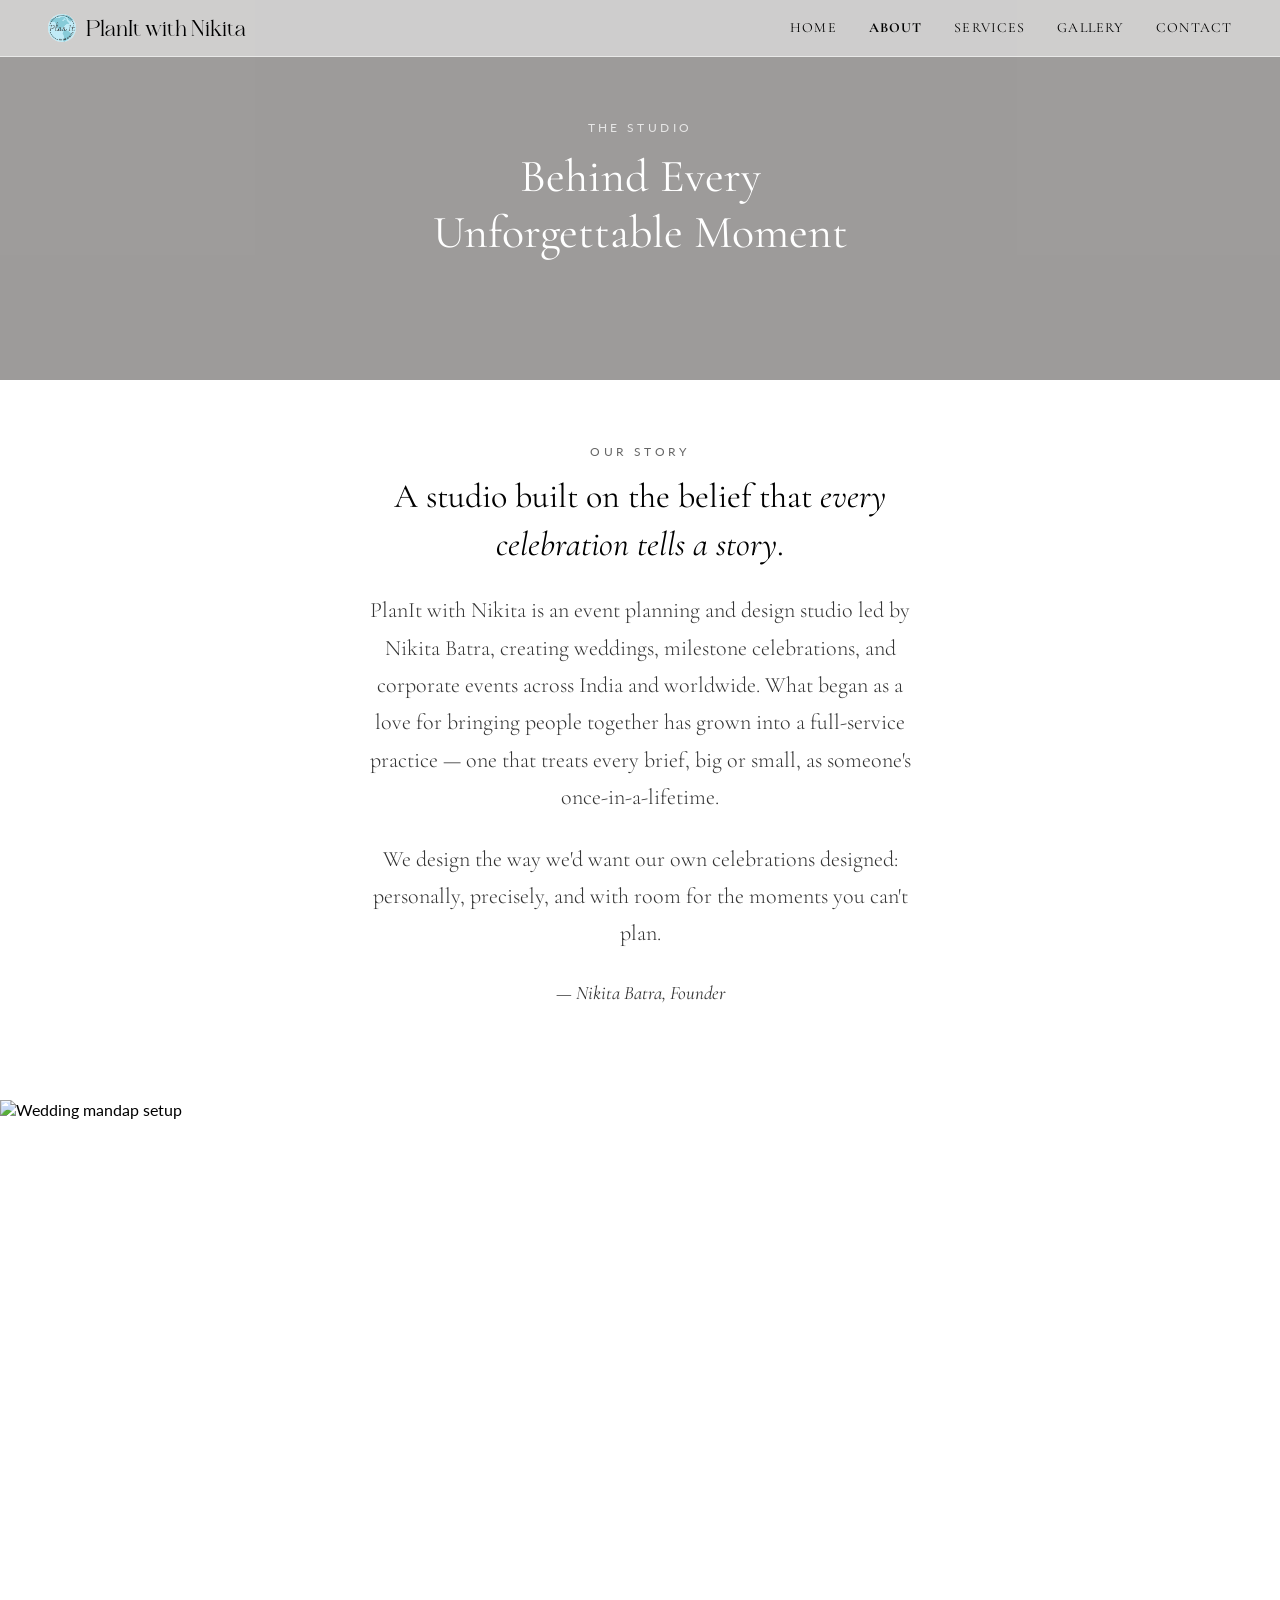
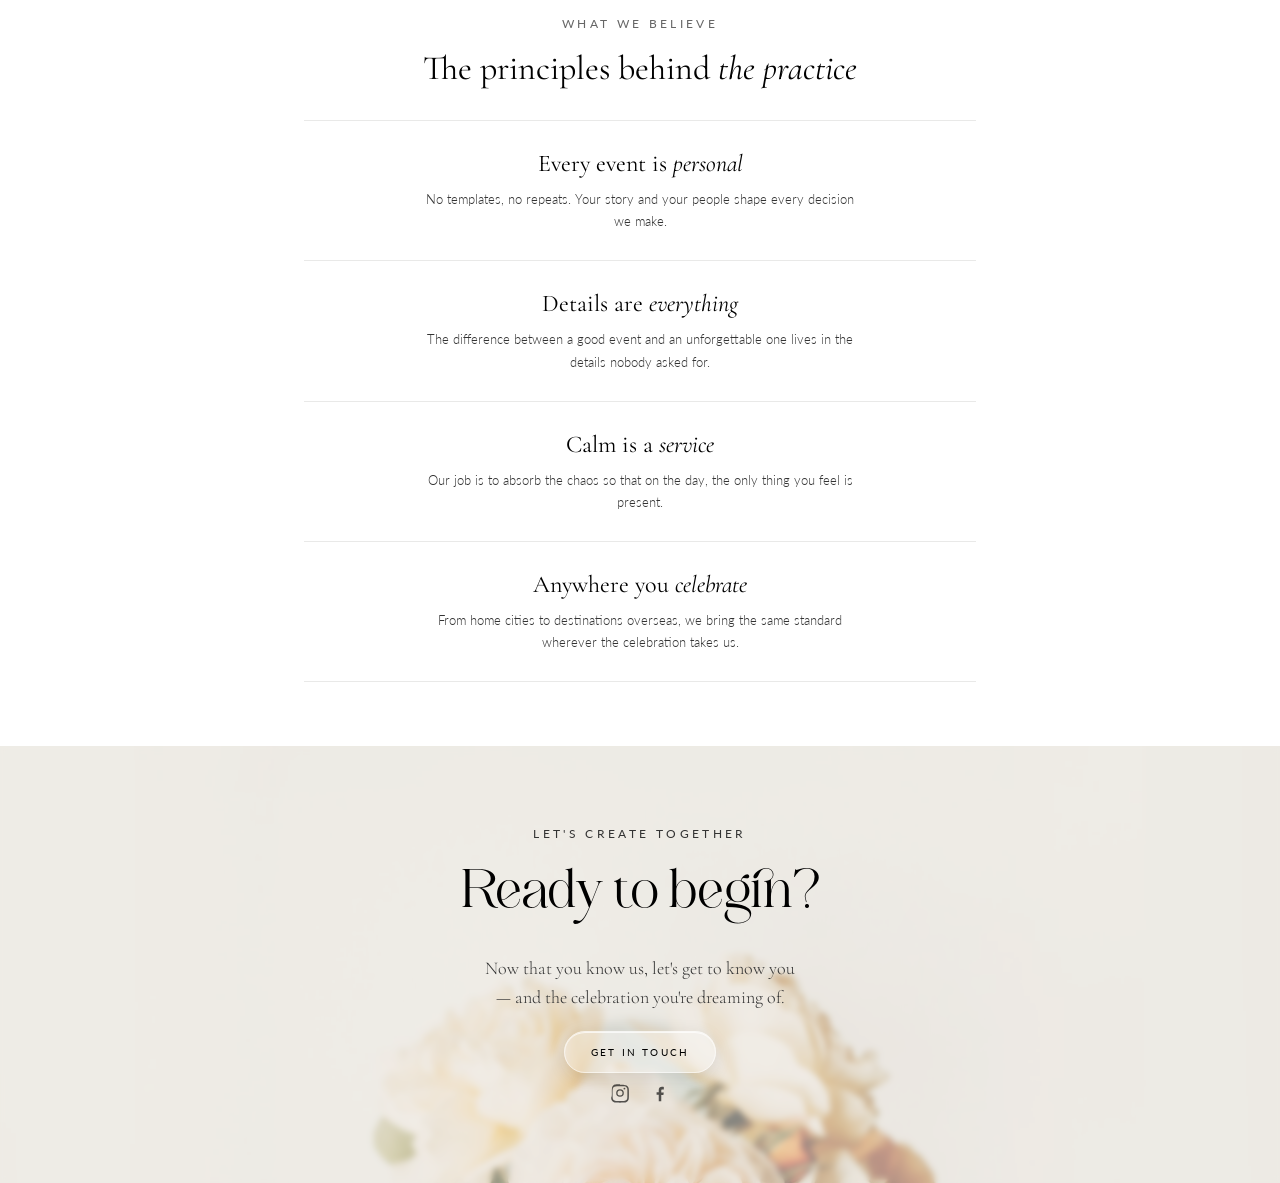
==== about.html @ 4ccb80e4 "Gallery" ====
<!DOCTYPE html>
<html lang="en">
<head>
  <meta charset="UTF-8"/>
  <meta name="viewport" content="width=device-width, initial-scale=1.0"/>
  <title>About — PlanIt with Nikita</title>
  <link href="https://fonts.googleapis.com/css2?family=Cormorant+Garamond:ital,wght@0,300;0,400;1,300;1,400&family=Lato:wght@300;400&display=swap" rel="stylesheet"/>
  <style>
    @font-face {
      font-family: 'Kalufonia';
      src: url('[data-uri]') format('opentype');
    }
    @font-face {
      font-family: 'PS';
      src: url('[data-uri]') format('truetype');
    }
    
    :root { --ivory: #ffffff; --dark: #2B2724; --mid: #333333; --light: #666666; --card: #ffffff; }
    *, *::before, *::after { box-sizing: border-box; margin: 0; padding: 0; }
    html, body { min-height: 100%; background: var(--ivory); color: #000; font-family: 'Lato', sans-serif; }
    body { padding-bottom: 72px; }
    body { padding-bottom: 0 !important; padding-top: 0; }

    .topbar-wrap {
      position: fixed;
      top: 0; left: 0; right: 0;
      z-index: 100;
    }

    .topbar {
      position: relative;
      width: 100%;
      height: 56px;
      display: flex;
      align-items: center;
      justify-content: space-between;
      padding: 0 24px;
      background: rgba(255,255,255,0.5);
      border-bottom: 1px solid transparent;
    }

    .topbar-logo {
      display: flex;
      align-items: center;
      gap: 10px;
      text-decoration: none;
      color: #000;
    }

    .topbar-logo img {
      width: 28px; height: 28px;
      border-radius: 50%;
      object-fit: cover;
    }

    .topbar-wordmark {
      font-family: 'Kalufonia', 'Cormorant Garamond', serif;
      font-size: 21px;
      font-weight: 400;
      letter-spacing: 0;
      color: #000;
      line-height: 1;
      text-transform: none;
      transform: translateY(4px);
    }

    .topbar-links {
      display: none;
      align-items: center;
      gap: 32px;
    }

    .topbar-links a {
      font-family: 'Cormorant Garamond', serif;
      font-size: 14px;
      font-weight: 400;
      letter-spacing: 0.08em;
      text-transform: uppercase;
      color: #000;
      text-decoration: none;
      position: relative;
    }
    .topbar-links a.on { font-weight: 700; }
    .topbar-links a:hover { opacity: 0.6; }

    /* Mobile menu toggle */
    .menu-toggle {
      display: flex;
      flex-direction: column;
      gap: 4px;
      width: 22px;
      cursor: pointer;
      background: none;
      border: none;
      padding: 8px;
      margin: -8px;
    }
    .menu-toggle span {
      display: block;
      height: 1px;
      background: var(--dark);
      width: 100%;
      transition: all 0.3s;
    }
    .menu-toggle.open span:nth-child(1) { transform: translateY(5px) rotate(45deg); }
    .menu-toggle.open span:nth-child(2) { opacity: 0; }
    .menu-toggle.open span:nth-child(3) { transform: translateY(-5px) rotate(-45deg); }

    /* Mobile dropdown menu - flat white, full width */
    .mobile-menu-wrap {
      position: fixed;
      top: 56px; left: 0; right: 0;
      z-index: 99;
    }

    .mobile-menu {
      width: 100%;
      max-height: 0;
      overflow: hidden;
      background: #ffffff;
      border-bottom: 1px solid rgba(43,39,36,0.10);
      transition: max-height 0.35s cubic-bezier(0.4,0,0.2,1);
    }
    .mobile-menu.open { max-height: 320px; }

    .mobile-menu-inner {
      display: flex;
      flex-direction: column;
      padding: 8px 24px 20px;
    }

    .mobile-menu a {
      padding: 14px 0;
      font-family: 'Cormorant Garamond', serif;
      font-size: 19px;
      font-weight: 400;
      color: #000;
      text-decoration: none;
      border-bottom: 1px solid rgba(43,39,36,0.08);
    }
    .mobile-menu a.on { opacity: 0.6; }
    .mobile-menu a:last-child { border-bottom: none; }

    @media (min-width: 768px) {
      .topbar-links { display: flex; }
      .menu-toggle { display: none; }
      .topbar { padding: 0 48px; }
    }
    @keyframes fadeUp { from { opacity: 0; transform: translateY(16px); } to { opacity: 1; transform: translateY(0); } }
    .fu { opacity: 0; transform: translateY(16px); transition: opacity 0.7s ease, transform 0.7s ease; }
    .fu.is-visible { opacity: 1; transform: translateY(0); }
    @media (prefers-reduced-motion: reduce) { .fu { opacity: 1; transform: none; transition: none; } }
    @keyframes heroKenBurns { from { transform: scale(1) translate(0, 0); } to { transform: scale(1.08) translate(-1%, -1%); } }
    @media (prefers-reduced-motion: reduce) { .hero-floral, .img-single-img, .page-hero-bg, .final-cta-bg { animation: none !important; } }
    /* stagger for grouped items */
    .process-item:nth-of-type(2) { transition-delay: 0.06s; }
    .process-item:nth-of-type(3) { transition-delay: 0.12s; }
    .process-item:nth-of-type(4) { transition-delay: 0.18s; }
    .svc-grid .svc-card:nth-child(2) { transition-delay: 0.06s; }
    .svc-grid .svc-card:nth-child(3) { transition-delay: 0.12s; }
    .svc-grid .svc-card:nth-child(4) { transition-delay: 0.18s; }
    .svc-grid .svc-card:nth-child(5) { transition-delay: 0.24s; }
    .svc-grid .svc-card:nth-child(6) { transition-delay: 0.3s; }
    em { font-style: italic; color: inherit; }
    
    body { padding-bottom: 72px; }

    /* ── HERO ── */
    .hero {
      position: relative;
      min-height: 100dvh; min-height: calc(var(--vh, 1vh) * 100);
      display: flex;
      flex-direction: column;
      align-items: center;
      justify-content: center;
      padding: 80px 24px 40px;
      overflow: hidden;
      gap: 40px;
    }
    .hero-floral { position: absolute; inset: 0; z-index: 0; animation: heroKenBurns 26s ease-in-out infinite alternate; background: url('images/hero-1.jpg') center/cover no-repeat; }
    .hero-glass { position: absolute; inset: 0; z-index: 1; backdrop-filter: blur(3px); -webkit-backdrop-filter: blur(3px); }
    .hero-content { position: relative; z-index: 2; display: flex; flex-direction: column; align-items: center; width: 100%; gap: 28px; }

    .logo-img { width: clamp(72px,10vh,92px); height: clamp(72px,10vh,92px); border-radius: 50%; overflow: hidden; box-shadow: 0 4px 20px rgba(0,0,0,0.12); }
    .logo-img img { width: 100%; height: 100%; object-fit: cover; }

    .hero-tagline { display: block; text-align: center; font-size: 11px; letter-spacing: 0.3em; text-transform: uppercase; color: #000; }

    .hero-headline {
      font-family: 'Kalufonia', 'Cormorant Garamond', serif;
      font-weight: 400;
      font-size: clamp(40px, 11vw, 64px);
      color: #000; text-align: center; line-height: 1.1;
    }

    .hero-sub {
      font-family: 'Cormorant Garamond', serif;
      font-size: clamp(15px, 4vw, 19px);
      font-weight: 300; color: #000;
      text-align: center; line-height: 1.7; max-width: 320px;
    }

    .hero-ctas { display: flex; gap: 12px; flex-wrap: wrap; justify-content: center; }
    .cta {
      font-size: 10px; font-weight: 400; letter-spacing: 0.22em; text-transform: uppercase;
      padding: 14px 26px; text-decoration: none; transition: opacity 0.2s;
      border-radius: 100px;
    }
    .cta-primary { background: var(--dark); color: var(--ivory); }
    .cta-secondary { border: 1px solid var(--dark); color: #000; }
    .cta-glass {
      background: rgba(255,255,255,0.32);
      backdrop-filter: blur(16px) saturate(180%);
      -webkit-backdrop-filter: blur(16px) saturate(180%);
      border: 1px solid rgba(255,255,255,0.55);
      color: #000;
      box-shadow: 0 4px 18px rgba(43,39,36,0.10), inset 0 1px 0 rgba(255,255,255,0.7);
    }
    .cta-glass:hover { background: rgba(255,255,255,0.48); opacity: 1; }
    .cta:hover { opacity: 0.75; }

    .hero-scroll { position: absolute; bottom: 24px; left: 0; right: 0; width: max-content; margin: 0 auto; text-align: center; font-size: 9px; letter-spacing: 0.3em; text-transform: uppercase; color: #000; opacity: 0.45; z-index: 2; }
    .hero-scroll.is-visible { opacity: 0.45; }

    /* ── SECTION SHARED ── */
    .section { padding: 64px 24px; max-width: 720px; margin: 0 auto; }
    .section-tight { padding: 48px 24px; max-width: 720px; margin: 0 auto; }
    .eyebrow { display: block; font-size: 12px; letter-spacing: 0.28em; text-transform: uppercase; color: var(--light); text-align: center; margin-bottom: 14px; }
    .section-title { font-family: 'Cormorant Garamond', serif; font-weight: 400; font-size: clamp(24px, 6.5vw, 34px); line-height: 1.4; text-align: center; color: #000; max-width: 640px; margin: 0 auto; }
    .section-title em { font-style: italic; }

    /* ── WELCOME ── */
    .welcome { background: var(--card); min-height: 60vh; display: flex; flex-direction: column; justify-content: center; }
    .welcome-body { font-family: 'Cormorant Garamond', serif; font-weight: 300; font-size: clamp(17px, 4.5vw, 22px); line-height: 1.7; text-align: center; color: var(--mid); margin-top: 20px; max-width: 560px; margin-left: auto; margin-right: auto; }
    .welcome-body em { color: #000; }

    /* ── IMAGE STRIP ── */
    .img-strip { display: grid; grid-template-columns: repeat(2, 1fr); gap: 4px; margin: 0 0 32px; }
    .img-frame { overflow: hidden; display: block; aspect-ratio: 3/4; }
    .img-frame img { width: 100%; height: 100%; object-fit: cover; display: block; transition: transform 0.5s ease; }
    .img-frame:hover img { transform: scale(1.08); }
    .img-strip .img-frame:nth-child(5) { display: none; }
    .img-single-wrap { width: 100%; height: 280px; overflow: hidden; margin: 32px 0; }
    .img-single-img { width: 100%; height: 100%; object-fit: cover; display: block; animation: heroKenBurns 30s ease-in-out infinite alternate; }

    /* ── PROCESS NUMBERS ── */
    .process { background: var(--ivory); }
    .process-item { padding: 28px 0; border-top: 1px solid rgba(43,39,36,0.1); text-align: center; }
    .process-item:last-child { border-bottom: 1px solid rgba(43,39,36,0.1); }
    .process-num { font-family: 'Cormorant Garamond', serif; font-style: italic; font-size: 13px; color: var(--light); display: block; margin-bottom: 8px; }
    .process-title { font-family: 'Cormorant Garamond', serif; font-size: clamp(19px,5vw,24px); color: #000; margin-bottom: 10px; }
    .process-title em { font-style: italic; }
    .process-desc { font-size: 13px; font-weight: 300; color: var(--mid); line-height: 1.7; max-width: 440px; margin: 0 auto; }

    /* ── SERVICES TEASER ── */
    .svc-teaser { background: var(--card); }
    .svc-grid { display: grid; grid-template-columns: repeat(2, 1fr); gap: 12px; margin-top: 28px; }
    .svc-card { display: flex; flex-direction: column; border: 1px solid rgba(43,39,36,0.12); border-radius: 2px; overflow: hidden; text-decoration: none; color: #000; }
    .svc-card-img { width: 100%; aspect-ratio: 1/1; object-fit: cover; display: block; transition: transform 0.5s ease; }
    .svc-card:hover .svc-card-img { transform: scale(1.06); }
    .svc-card-body { display: flex; flex-direction: column; justify-content: space-between; gap: 10px; padding: 16px 14px; flex: 1; }
    .svc-card-name { font-family: 'Cormorant Garamond', serif; font-size: clamp(17px,4.5vw,20px); font-weight: 400; line-height: 1.3; }
    .svc-card-desc { font-size: 12px; font-weight: 300; color: var(--mid); line-height: 1.6; }
    .svc-card-arrow { font-size: 14px; color: var(--light); align-self: flex-end; }
    .svc-cta { text-align: center; margin-top: 28px; }

    /* ── PORTFOLIO TEASER ── */
    .port-teaser { background: var(--ivory); padding: 64px 0; }
    .port-teaser .section-tight { padding: 0 24px 32px; }
    .port-grid { display: grid; grid-template-columns: 1fr 1fr; gap: 3px; }
    .port-grid .img-frame { aspect-ratio: 3/4; }
    .port-cta { text-align: center; margin-top: 28px; padding: 0 24px; }

    /* ── TESTIMONIALS ── */
    .testimonial { background: var(--card); padding: 64px 0; }
    .testimonial .section-tight { padding: 0 24px 32px; text-align: center; }
    .testimonial-carousel { position: relative; max-width: 720px; margin: 0 auto; padding: 0 24px; overflow: hidden; display: flex; flex-direction: column; }
    .testimonial-card { display: none; position: relative; background: var(--ivory); border: 1px solid rgba(43,39,36,0.08); border-radius: 2px; padding: 56px 28px 48px; text-align: center; overflow: hidden; }
    .testimonial-card::before { content: ''; position: absolute; inset: 0; background: url('images/hero-1.jpg') center/cover no-repeat; opacity: 0.14; z-index: 0; }
    .testimonial-card > * { position: relative; z-index: 1; }
    .testimonial-card.active { display: flex; flex-direction: column; justify-content: center; flex: 1; }
    .testimonial-card.slide-in-left  { animation: slideInLeft  0.45s cubic-bezier(0.16,1,0.3,1) both; }
    .testimonial-card.slide-in-right { animation: slideInRight 0.45s cubic-bezier(0.16,1,0.3,1) both; }
    @keyframes slideInLeft  { from { opacity: 0; transform: translateX(24px);  } to { opacity: 1; transform: translateX(0); } }
    @keyframes slideInRight { from { opacity: 0; transform: translateX(-24px); } to { opacity: 1; transform: translateX(0); } }
    @keyframes fadeIn { from { opacity: 0; } to { opacity: 1; } }
    .quote-mark-open { position: absolute; top: 6px; left: 20px; font-family: 'Cormorant Garamond', serif; font-size: 88px; font-weight: 600; color: #000; opacity: 0.12; line-height: 1; pointer-events: none; }
    .quote-mark-close { position: absolute; bottom: 6px; right: 20px; font-family: 'Cormorant Garamond', serif; font-size: 88px; font-weight: 600; color: #000; opacity: 0.12; line-height: 1; pointer-events: none; }
    .quote-text { font-family: 'Cormorant Garamond', serif; font-style: italic; font-weight: 300; font-size: clamp(17px,4.4vw,21px); line-height: 1.6; color: #000; margin: 12px 0 20px; position: relative; }
    .quote-author { font-size: 10px; letter-spacing: 0.2em; text-transform: uppercase; color: var(--light); position: relative; }
    @keyframes fadeIn { from { opacity: 0; } to { opacity: 1; } }
    .testimonial-dots { display: flex; justify-content: center; gap: 10px; margin-top: 28px; }
    .dot {
      width: 28px; height: 28px; border-radius: 50%;
      border: 1px solid rgba(43,39,36,0.25);
      background: transparent; color: var(--mid);
      font-family: 'Lato', sans-serif; font-size: 12px;
      display: flex; align-items: center; justify-content: center;
      cursor: pointer; padding: 0;
      transition: background 0.2s, color 0.2s, border-color 0.2s;
    }
    .dot:hover { border-color: var(--dark); }
    .dot.active { background: var(--dark); color: var(--ivory); border-color: var(--dark); }

    /* ── FINAL CTA ── */
    .final-cta { position: relative; overflow: hidden; text-align: center; padding: 80px 24px; }
    .final-cta-bg { position: absolute; inset: 0; z-index: 0; background-size: cover; background-position: center; animation: heroKenBurns 26s ease-in-out infinite alternate; }
    .final-cta-glass { position: absolute; inset: 0; z-index: 1; background: rgba(245,240,232,0.55); backdrop-filter: blur(3px); -webkit-backdrop-filter: blur(3px); }
    .final-cta-content { position: relative; z-index: 2; }
    .final-cta-content > * { max-width: 480px; margin-left: auto; margin-right: auto; }
    .final-cta .eyebrow { color: var(--mid); }
    .final-cta-title { font-family: 'Kalufonia', 'Cormorant Garamond', serif; font-size: clamp(36px,9vw,52px); margin-bottom: 16px; color: #000; }
    .final-cta-sub { font-family: 'Cormorant Garamond', serif; font-weight: 300; font-size: clamp(15px,4vw,18px); color: var(--mid); margin-bottom: 28px; max-width: 320px; margin-left: auto; margin-right: auto; line-height: 1.6; }
    .final-cta-social { display: flex; gap: 20px; justify-content: center; margin-top: 24px; }
    .final-cta-social a { color: rgba(0,0,0,0.65); transition: opacity 0.2s; }
    .final-cta-social a:hover { opacity: 0.6; }
    .final-cta-social svg { width: 20px; height: 20px; fill: currentColor; display: block; }

    @media (min-width: 768px) {
      .img-strip { grid-template-columns: repeat(5, 1fr); }
      .img-strip .img-frame:nth-child(5) { display: block; }
      .img-single-wrap { height: 420px; }
      .port-grid { grid-template-columns: repeat(5, 1fr); }
      .port-grid .img-frame:nth-child(6) { display: none; }
      .port-grid .img-frame:nth-child(3) { order: 0; }
      .port-grid .img-frame:nth-child(4) { order: 0; }
      .svc-grid { grid-template-columns: repeat(2, 1fr); max-width: 640px; margin-left: auto; margin-right: auto; }
    }

    @media (max-width: 480px) {
      .hero-glass { backdrop-filter: blur(1.5px); -webkit-backdrop-filter: blur(1.5px); }
    }
    /* ── LIGHTBOX ── */
    .lb { display: none; position: fixed; inset: 0; z-index: 9999; align-items: center; justify-content: center; }
    .lb.open { display: flex; }
    .lb-overlay { position: absolute; inset: 0; background: rgba(0,0,0,0.92); cursor: pointer; }
    .lb-img-wrap { position: relative; z-index: 2; max-width: 88vw; max-height: 86vh; display: flex; align-items: center; justify-content: center; border: 10px solid #fff; border-radius: 6px; overflow: hidden; box-shadow: 0 24px 80px rgba(0,0,0,0.7), 0 4px 20px rgba(0,0,0,0.5); }
    .lb-img-wrap img { max-width: 92vw; max-height: 90vh; width: auto; height: auto; object-fit: contain; display: block; pointer-events: none; user-select: none; -webkit-user-select: none; }
    .lb-close { position: fixed; top: 20px; right: 24px; z-index: 3; background: none; border: none; color: #fff; font-size: 26px; cursor: pointer; line-height: 1; padding: 8px; opacity: 0.75; }
    .lb-close:hover { opacity: 1; }
    .lb-prev, .lb-next { display: none; }
    .lb-prev:hover, .lb-next:hover { opacity: 1; }
    .lb-prev { left: 8px; }
    .lb-next { right: 8px; }

    /* Latest grid mobile order: 1,2,4,3,5,6 */
    .port-grid .img-frame:nth-child(3) { order: 4; }
    .port-grid .img-frame:nth-child(4) { order: 3; }

    /* ── IMAGE PROTECTION ── */
    .img-frame { -webkit-user-select: none; user-select: none; }
    .img-frame img { pointer-events: none; -webkit-user-drag: none; }

  
    /* ── PAGE HERO (subpages) ── */
    .page-hero { position: relative; height: 300px; display: flex; align-items: center; justify-content: center; overflow: hidden; }
    .page-hero-bg { position: absolute; inset: 0; background-size: cover; background-position: center; animation: heroKenBurns 26s ease-in-out infinite alternate; }
    .page-hero-overlay { position: absolute; inset: 0; background: rgba(43,39,36,0.46); }
    .page-hero-content { position: relative; z-index: 2; text-align: center; padding: 0 24px; }
    .page-hero .eyebrow { color: rgba(255,255,255,0.75); }
    .page-hero-title { font-family: 'Cormorant Garamond', serif; font-weight: 400; font-size: clamp(30px, 8vw, 46px); color: #fff; line-height: 1.2; }
    @media (min-width: 768px) { .page-hero { height: 380px; } }
    @media (prefers-reduced-motion: reduce) { .page-hero-bg { animation: none !important; } }

    /* ── ABOUT ── */
    .about-story { max-width: 640px; margin: 0 auto; }
    .about-story .welcome-body { margin-top: 24px; }
    .about-sign { display: block; text-align: center; font-family: 'Cormorant Garamond', serif; font-style: italic; font-size: 19px; color: var(--mid); margin-top: 28px; }
    .about-values { background: var(--card); }
    .about-value { padding: 28px 0; border-top: 1px solid rgba(43,39,36,0.1); text-align: center; }
    .about-value:last-child { border-bottom: 1px solid rgba(43,39,36,0.1); }
    .about-value-name { font-family: 'Cormorant Garamond', serif; font-size: clamp(19px,5vw,24px); color: #000; margin-bottom: 10px; }
    .about-value-name em { font-style: italic; }
    .about-value-desc { font-size: 13px; font-weight: 300; color: var(--mid); line-height: 1.7; max-width: 440px; margin: 0 auto; }

    /* ── SERVICE DETAIL (services page) ── */
    .svc-detail-list { max-width: 1040px; margin: 0 auto; }
    .svc-detail { display: flex; flex-direction: column; border-top: 1px solid rgba(43,39,36,0.1); }
    .svc-detail:last-child { border-bottom: 1px solid rgba(43,39,36,0.1); }
    .svc-detail-imgs { display: grid; grid-template-columns: 1fr 1fr; gap: 4px; }
    .svc-detail-imgs .img-frame:first-child { grid-column: 1 / -1; aspect-ratio: 16/10; }
    .svc-detail-imgs .img-frame:not(:first-child) { aspect-ratio: 1/1; }
    .svc-detail-imgs--two { grid-template-columns: 1fr 1fr; }
    .svc-detail-imgs--two .img-frame:first-child { grid-column: auto; aspect-ratio: 1/1; }
    .svc-detail-text { padding: 36px 24px 48px; text-align: center; }
    .svc-detail-eyebrow { font-size: 11px; letter-spacing: 0.22em; text-transform: uppercase; color: var(--light); display: block; margin-bottom: 10px; }
    .svc-detail-name { font-family: 'Cormorant Garamond', serif; font-weight: 400; font-size: clamp(26px,7vw,32px); color: #000; margin-bottom: 14px; }
    .svc-detail-desc { font-size: 14px; font-weight: 300; color: var(--mid); line-height: 1.75; max-width: 440px; margin: 0 auto 22px; }
    .svc-detail-examples { margin-top: 4px; padding-top: 18px; border-top: 1px solid rgba(43,39,36,0.12); max-width: 440px; margin-left: auto; margin-right: auto; }
    .svc-detail-examples-label { display: block; font-size: 10px; letter-spacing: 0.2em; text-transform: uppercase; color: var(--light); margin-bottom: 6px; }
    .svc-detail-examples-list { font-family: 'Cormorant Garamond', serif; font-style: italic; font-size: 15px; color: var(--mid); line-height: 1.6; }
    .svc-intro-note { font-family: 'Cormorant Garamond', serif; font-size: clamp(15px,3.8vw,18px); font-weight: 300; color: var(--mid); line-height: 1.6; max-width: 460px; margin: 20px auto 0; text-align: center; }
    .svc-intro-note em { font-style: italic; color: #000; }
    @media (min-width: 768px) {
      .svc-detail { flex-direction: row; align-items: stretch; }
      .svc-detail:nth-child(even) { flex-direction: row-reverse; }
      .svc-detail-imgs { width: 52%; flex-shrink: 0; grid-template-columns: 1fr 1fr; grid-template-rows: 1fr 1fr; gap: 4px; }
      .svc-detail-imgs .img-frame:first-child { grid-column: 1 / 2; grid-row: 1 / 3; aspect-ratio: unset; height: 100%; }
      .svc-detail-imgs .img-frame:not(:first-child) { aspect-ratio: unset; height: 100%; }
      .svc-detail-imgs--two { grid-template-columns: 1fr 1fr; grid-template-rows: 1fr; }
      .svc-detail-imgs--two .img-frame:first-child { grid-column: auto; grid-row: auto; }
      .svc-detail-text { flex: 1; display: flex; flex-direction: column; justify-content: center; padding: 56px 64px; text-align: left; }
      .svc-detail-desc, .svc-detail-examples { margin-left: 0; margin-right: 0; }
    }

    /* ── PORTFOLIO GALLERY ── */
    .gallery-label { text-align: center; font-size: 11px; letter-spacing: 0.22em; text-transform: uppercase; color: var(--light); margin: 44px 0 16px; }
    .gallery-grid { display: grid; grid-template-columns: repeat(2, 1fr); gap: 4px; max-width: 1040px; margin: 0 auto; }
    .gallery-grid .img-frame { aspect-ratio: 3/4; }
    @media (min-width: 768px) { .gallery-grid { grid-template-columns: repeat(3, 1fr); } }

    /* ── CONTACT ── */
    .contact-section { padding: 56px 24px 24px; max-width: 480px; margin: 0 auto; text-align: center; }
    .contact-info-list { display: flex; flex-direction: column; gap: 22px; margin: 32px 0 8px; }
    .contact-info-label { display: block; font-size: 10px; letter-spacing: 0.2em; text-transform: uppercase; color: var(--light); margin-bottom: 6px; }
    .contact-info-value { font-family: 'Cormorant Garamond', serif; font-size: 21px; color: #000; text-decoration: none; }
    a.contact-info-value:hover { opacity: 0.7; }
    .contact-social { display: flex; gap: 20px; justify-content: center; margin-top: 32px; }
    .contact-social a { color: #000; transition: opacity 0.2s; }
    .contact-social a:hover { opacity: 0.6; }
    .contact-social svg { width: 20px; height: 20px; fill: currentColor; display: block; }
    .contact-form-wrap { background: var(--card); padding: 56px 24px 72px; }
    .contact-form { display: flex; flex-direction: column; gap: 20px; max-width: 480px; margin: 32px auto 0; }
    .form-row { display: flex; flex-direction: column; gap: 6px; }
    .form-row label { font-size: 10px; letter-spacing: 0.16em; text-transform: uppercase; color: var(--mid); text-align: left; }
    .form-row input, .form-row select, .form-row textarea {
      font-family: 'Lato', sans-serif; font-size: 15px; color: #000;
      border: none; border-bottom: 1px solid rgba(43,39,36,0.2);
      padding: 10px 2px; background: transparent; outline: none; border-radius: 0;
    }
    .form-row input:focus, .form-row select:focus, .form-row textarea:focus { border-color: #000; }
    .form-row textarea { resize: vertical; min-height: 90px; font-family: 'Cormorant Garamond', serif; font-size: 17px; }
    .form-submit { margin-top: 8px; align-self: center; border: none; cursor: pointer; }

  </style>
</head>
<body>

<div class="topbar-wrap">
    <header class="topbar">
      <a href="index.html" class="topbar-logo">
        <img src="images/topbar-1.jpg" alt="PlanIt with Nikita"/>
        <span class="topbar-wordmark">PlanIt with Nikita</span>
      </a>
      <nav class="topbar-links">
        <a href="index.html">Home</a>
        <a href="about.html" class="on">About</a>
        <a href="services.html">Services</a>
        <a href="gallery.html">Gallery</a>
        <a href="contact.html">Contact</a>
      </nav>
      <button class="menu-toggle" id="menuToggle" aria-label="Menu">
        <span></span><span></span><span></span>
      </button>
    </header>
  </div>

  <div class="mobile-menu-wrap">
    <div class="mobile-menu" id="mobileMenu">
      <div class="mobile-menu-inner">
        <a href="index.html">Home</a>
        <a href="about.html" class="on">About</a>
        <a href="services.html">Services</a>
        <a href="gallery.html">Gallery</a>
        <a href="contact.html">Contact</a>
      </div>
    </div>
  </div>

  
  <!-- ════ PAGE HERO ════ -->
  <section class="page-hero">
    <div class="page-hero-bg" style="background-image:url('images/single-1.jpg')"></div>
    <div class="page-hero-overlay"></div>
    <div class="page-hero-content">
      <span class="eyebrow fu">The studio</span>
      <h1 class="page-hero-title fu">Behind Every<br>Unforgettable Moment</h1>
    </div>
  </section>

  <!-- ════ STORY ════ -->
  <section class="section about-story">
    <span class="eyebrow fu">Our story</span>
    <h2 class="section-title fu">A studio built on the belief that <em>every celebration tells a story</em>.</h2>
    <p class="welcome-body fu">PlanIt with Nikita is an event planning and design studio led by Nikita Batra, creating weddings, milestone celebrations, and corporate events across India and worldwide. What began as a love for bringing people together has grown into a full-service practice — one that treats every brief, big or small, as someone's once-in-a-lifetime.</p>
    <p class="welcome-body fu">We design the way we'd want our own celebrations designed: personally, precisely, and with room for the moments you can't plan.</p>
    <span class="about-sign fu">— Nikita Batra, Founder</span>
  </section>

  <!-- ════ IMAGE BREAK ════ -->
  <div class="img-single-wrap fu" data-lb="images/latest-1.jpg" style="cursor:pointer;"><img class="img-single-img" src="images/latest-1.jpg" alt="Wedding mandap setup" draggable="false"/></div>

  <!-- ════ VALUES ════ -->
  <section class="section about-values">
    <span class="eyebrow fu">What we believe</span>
    <h2 class="section-title fu">The principles behind <em>the practice</em></h2>
    <div style="margin-top: 28px;">
      <div class="about-value fu">
        <div class="about-value-name">Every event is <em>personal</em></div>
        <p class="about-value-desc">No templates, no repeats. Your story and your people shape every decision we make.</p>
      </div>
      <div class="about-value fu">
        <div class="about-value-name">Details are <em>everything</em></div>
        <p class="about-value-desc">The difference between a good event and an unforgettable one lives in the details nobody asked for.</p>
      </div>
      <div class="about-value fu">
        <div class="about-value-name">Calm is a <em>service</em></div>
        <p class="about-value-desc">Our job is to absorb the chaos so that on the day, the only thing you feel is present.</p>
      </div>
      <div class="about-value fu">
        <div class="about-value-name">Anywhere you <em>celebrate</em></div>
        <p class="about-value-desc">From home cities to destinations overseas, we bring the same standard wherever the celebration takes us.</p>
      </div>
    </div>
  </section>

<!-- ════ FINAL CTA ════ -->
  <section class="final-cta">
    <div class="final-cta-bg" style="background-image:url('images/hero-1.jpg')"></div>
    <div class="final-cta-glass"></div>
    <div class="final-cta-content">
    <span class="eyebrow fu">Let's create together</span>
    <div class="final-cta-title fu">Ready to begin?</div>
    <p class="final-cta-sub fu">Now that you know us, let's get to know you — and the celebration you're dreaming of.</p>
    <a href="contact.html" class="cta cta-glass fu">Get in Touch</a>
    <div class="final-cta-social fu">
      <a href="https://instagram.com/planitwithnikita" aria-label="Instagram" target="_blank" rel="noopener">
        <svg viewBox="0 0 24 24"><path d="M12 2.2c3.2 0 3.6 0 4.85.07 1.17.06 1.97.24 2.43.41a4.92 4.92 0 0 1 1.77 1.15 4.92 4.92 0 0 1 1.15 1.77c.17.46.35 1.26.41 2.43.06 1.25.07 1.65.07 4.85s0 3.6-.07 4.85c-.06 1.17-.24 1.97-.41 2.43a4.92 4.92 0 0 1-1.15 1.77 4.92 4.92 0 0 1-1.77 1.15c-.46.17-1.26.35-2.43.41-1.25.06-1.65.07-4.85.07s-3.6 0-4.85-.07c-1.17-.06-1.97-.24-2.43-.41a4.92 4.92 0 0 1-1.77-1.15 4.92 4.92 0 0 1-1.15-1.77c-.17-.46-.35-1.26-.41-2.43C2.2 15.6 2.2 15.2 2.2 12s0-3.6.07-4.85c.06-1.17.24-1.97.41-2.43A4.92 4.92 0 0 1 3.83 3 4.92 4.92 0 0 1 5.6 1.85c.46-.17 1.26-.35 2.43-.41C9.28 1.38 9.68 1.37 12 1.37Zm0 1.8c-3.16 0-3.53 0-4.77.07-.95.04-1.47.2-1.81.34a3.13 3.13 0 0 0-1.14.74 3.13 3.13 0 0 0-.74 1.14c-.13.34-.3.86-.34 1.81C3.13 9.14 3.13 9.5 3.13 12.67s0 3.53.07 4.77c.04.95.2 1.47.34 1.81.16.42.38.78.74 1.14.36.36.72.58 1.14.74.34.13.86.3 1.81.34 1.24.06 1.6.07 4.77.07s3.53 0 4.77-.07c.95-.04 1.47-.2 1.81-.34a3.13 3.13 0 0 0 1.14-.74c.36-.36.58-.72.74-1.14.13-.34.3-.86.34-1.81.06-1.24.07-1.6.07-4.77s0-3.53-.07-4.77c-.04-.95-.2-1.47-.34-1.81a3.13 3.13 0 0 0-.74-1.14 3.13 3.13 0 0 0-1.14-.74c-.34-.13-.86-.3-1.81-.34C15.53 4 15.16 4 12 4Z"/><path d="M12 7.4a4.6 4.6 0 1 0 0 9.2 4.6 4.6 0 0 0 0-9.2Zm0 7.6a3 3 0 1 1 0-6 3 3 0 0 1 0 6Z"/><circle cx="17.3" cy="6.7" r="1.1"/></svg>
      </a>
      <a href="https://facebook.com/planitwithnikita" aria-label="Facebook" target="_blank" rel="noopener">
        <svg viewBox="0 0 24 24"><path d="M13.5 21.9v-7.6h2.6l.4-3h-3v-1.9c0-.9.25-1.5 1.55-1.5h1.55V4.7c-.27-.04-1.2-.12-2.28-.12-2.26 0-3.82 1.38-3.82 3.9v2.7H7.9v3h2.6v7.6h3Z"/></svg>
      </a>
    </div>
  </div>
  </section>

  <!-- ════ LIGHTBOX ════ -->
  <div id="lb" class="lb">
    <div class="lb-overlay" id="lbOverlay"></div>
    <button class="lb-close" id="lbClose" aria-label="Close">✕</button>
    <button class="lb-prev" id="lbPrev" aria-label="Previous">&#8249;</button>
    <button class="lb-next" id="lbNext" aria-label="Next">&#8250;</button>
    <div class="lb-img-wrap">
      <img id="lbImg" src="" alt="" draggable="false"/>
    </div>
  </div>

  <script>
    (function() {
      function setVH() {
        document.documentElement.style.setProperty('--vh', window.innerHeight * 0.01 + 'px');
      }
      setVH();
      window.addEventListener('resize', setVH);
    })();
    var menuToggle = document.getElementById('menuToggle');
    var mobileMenu = document.getElementById('mobileMenu');
    menuToggle.addEventListener('click', function() {
      menuToggle.classList.toggle('open');
      mobileMenu.classList.toggle('open');
    });
    document.querySelectorAll('.mobile-menu a').forEach(function(a) {
      a.addEventListener('click', function() {
        menuToggle.classList.remove('open');
        mobileMenu.classList.remove('open');
      });
    });

    var revealEls = document.querySelectorAll('.fu');
    if ('IntersectionObserver' in window) {
      var revealIO = new IntersectionObserver(function(entries) {
        entries.forEach(function(entry) {
          if (entry.isIntersecting) {
            entry.target.classList.add('is-visible');
            revealIO.unobserve(entry.target);
          }
        });
      }, { threshold: 0.15, rootMargin: '0px 0px -40px 0px' });
      revealEls.forEach(function(el) { revealIO.observe(el); });
    } else {
      revealEls.forEach(function(el) { el.classList.add('is-visible'); });
    }

    // ── LIGHTBOX ──
    var lb = document.getElementById('lb');
    var lbImg = document.getElementById('lbImg');
    var lbFrames = Array.from(document.querySelectorAll('[data-lb]'));
    var lbIndex = 0;
    function lbOpen(i) {
      lbIndex = i;
      lbImg.src = lbFrames[i].getAttribute('data-lb');
      lb.classList.add('open');
      document.body.style.overflow = 'hidden';
    }
    function lbClose() {
      lb.classList.remove('open');
      lbImg.src = '';
      document.body.style.overflow = '';
    }
    function lbNav(dir) {
      lbIndex = (lbIndex + dir + lbFrames.length) % lbFrames.length;
      lbImg.src = lbFrames[lbIndex].getAttribute('data-lb');
    }
    lbFrames.forEach(function(frame, i) {
      frame.addEventListener('click', function() { lbOpen(i); });
      frame.style.cursor = 'pointer';
    });
    document.getElementById('lbOverlay').addEventListener('click', lbClose);
    document.getElementById('lbClose').addEventListener('click', lbClose);
    document.getElementById('lbPrev').addEventListener('click', function() { lbNav(-1); });
    document.getElementById('lbNext').addEventListener('click', function() { lbNav(1); });
    document.addEventListener('keydown', function(e) {
      if (!lb.classList.contains('open')) return;
      if (e.key === 'Escape') lbClose();
      if (e.key === 'ArrowRight') lbNav(1);
      if (e.key === 'ArrowLeft') lbNav(-1);
    });
    var lbTouchX = 0;
    lb.addEventListener('touchstart', function(e) { lbTouchX = e.changedTouches[0].screenX; }, { passive: true });
    lb.addEventListener('touchend', function(e) {
      var diff = lbTouchX - e.changedTouches[0].screenX;
      if (Math.abs(diff) > 40) lbNav(diff > 0 ? 1 : -1);
    }, { passive: true });
    document.querySelectorAll('img').forEach(function(img) {
      img.addEventListener('contextmenu', function(e) { e.preventDefault(); });
    });
  </script>
</body></html>
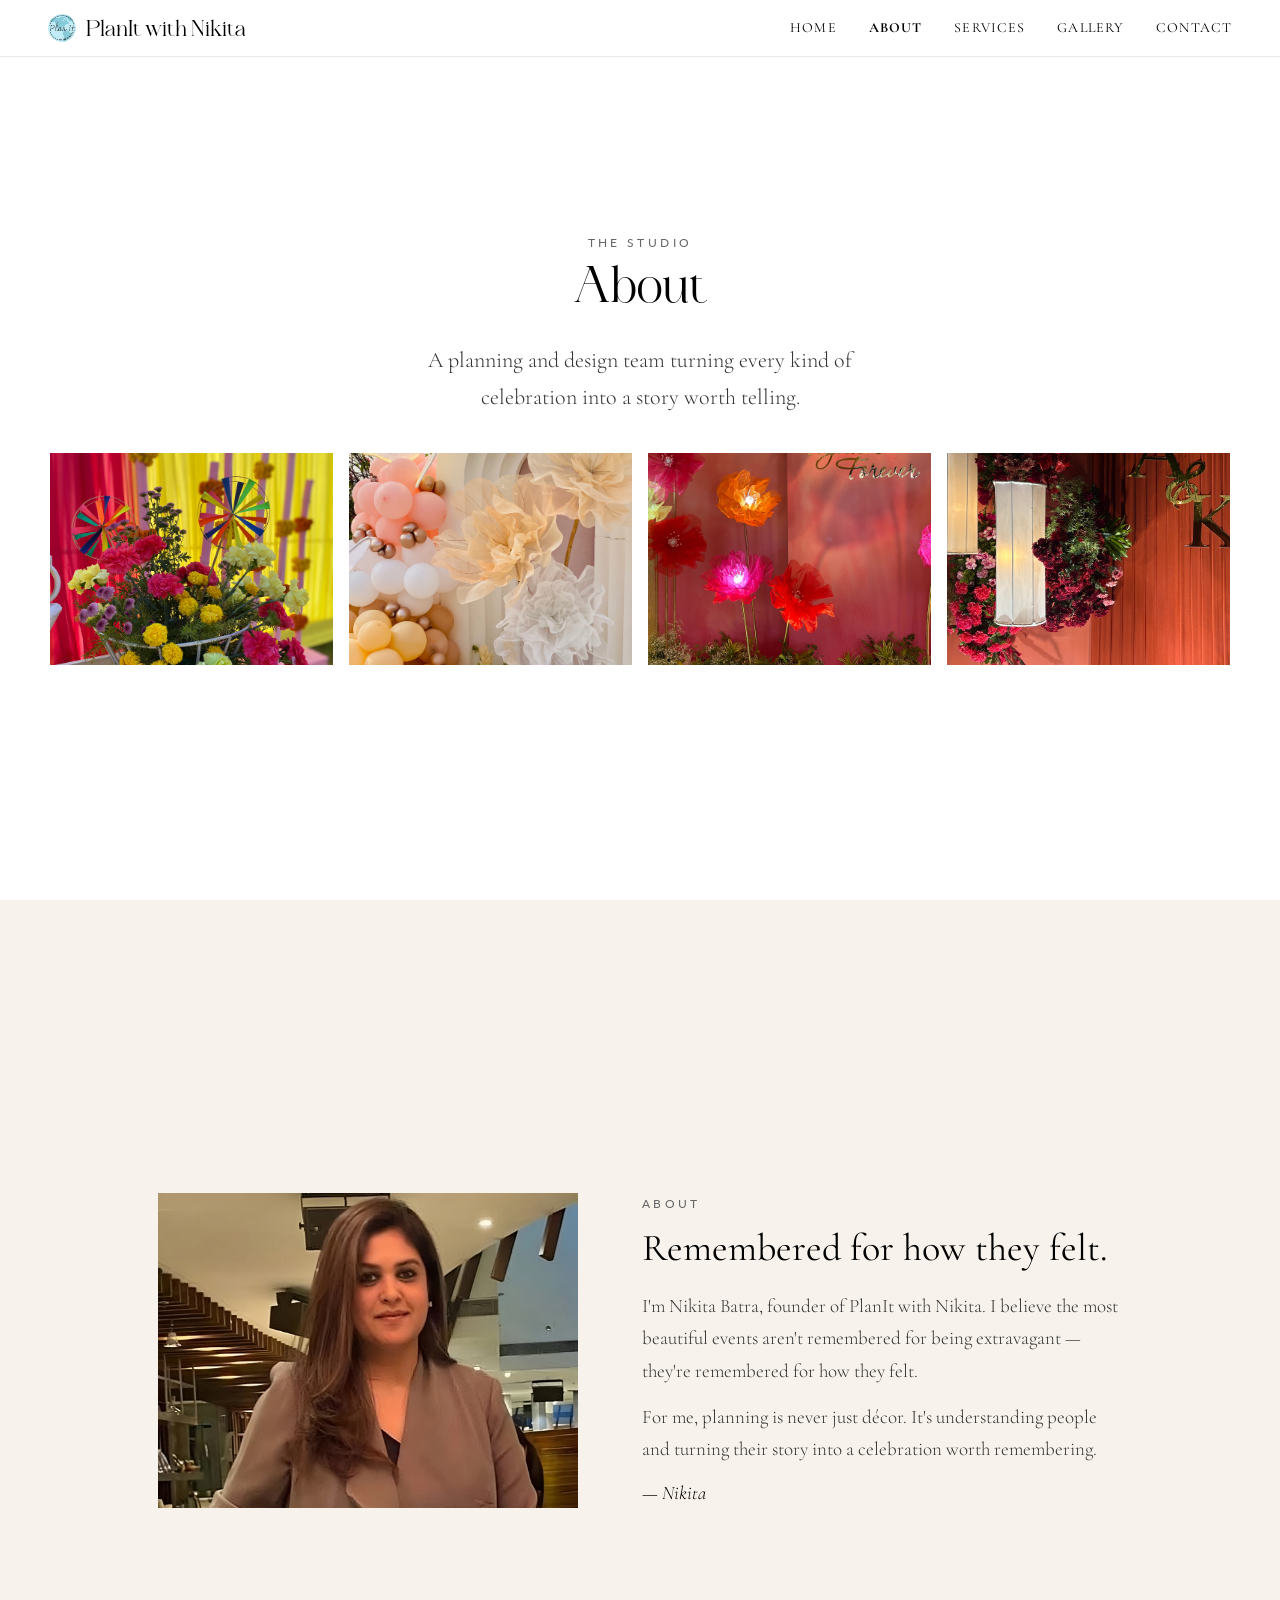
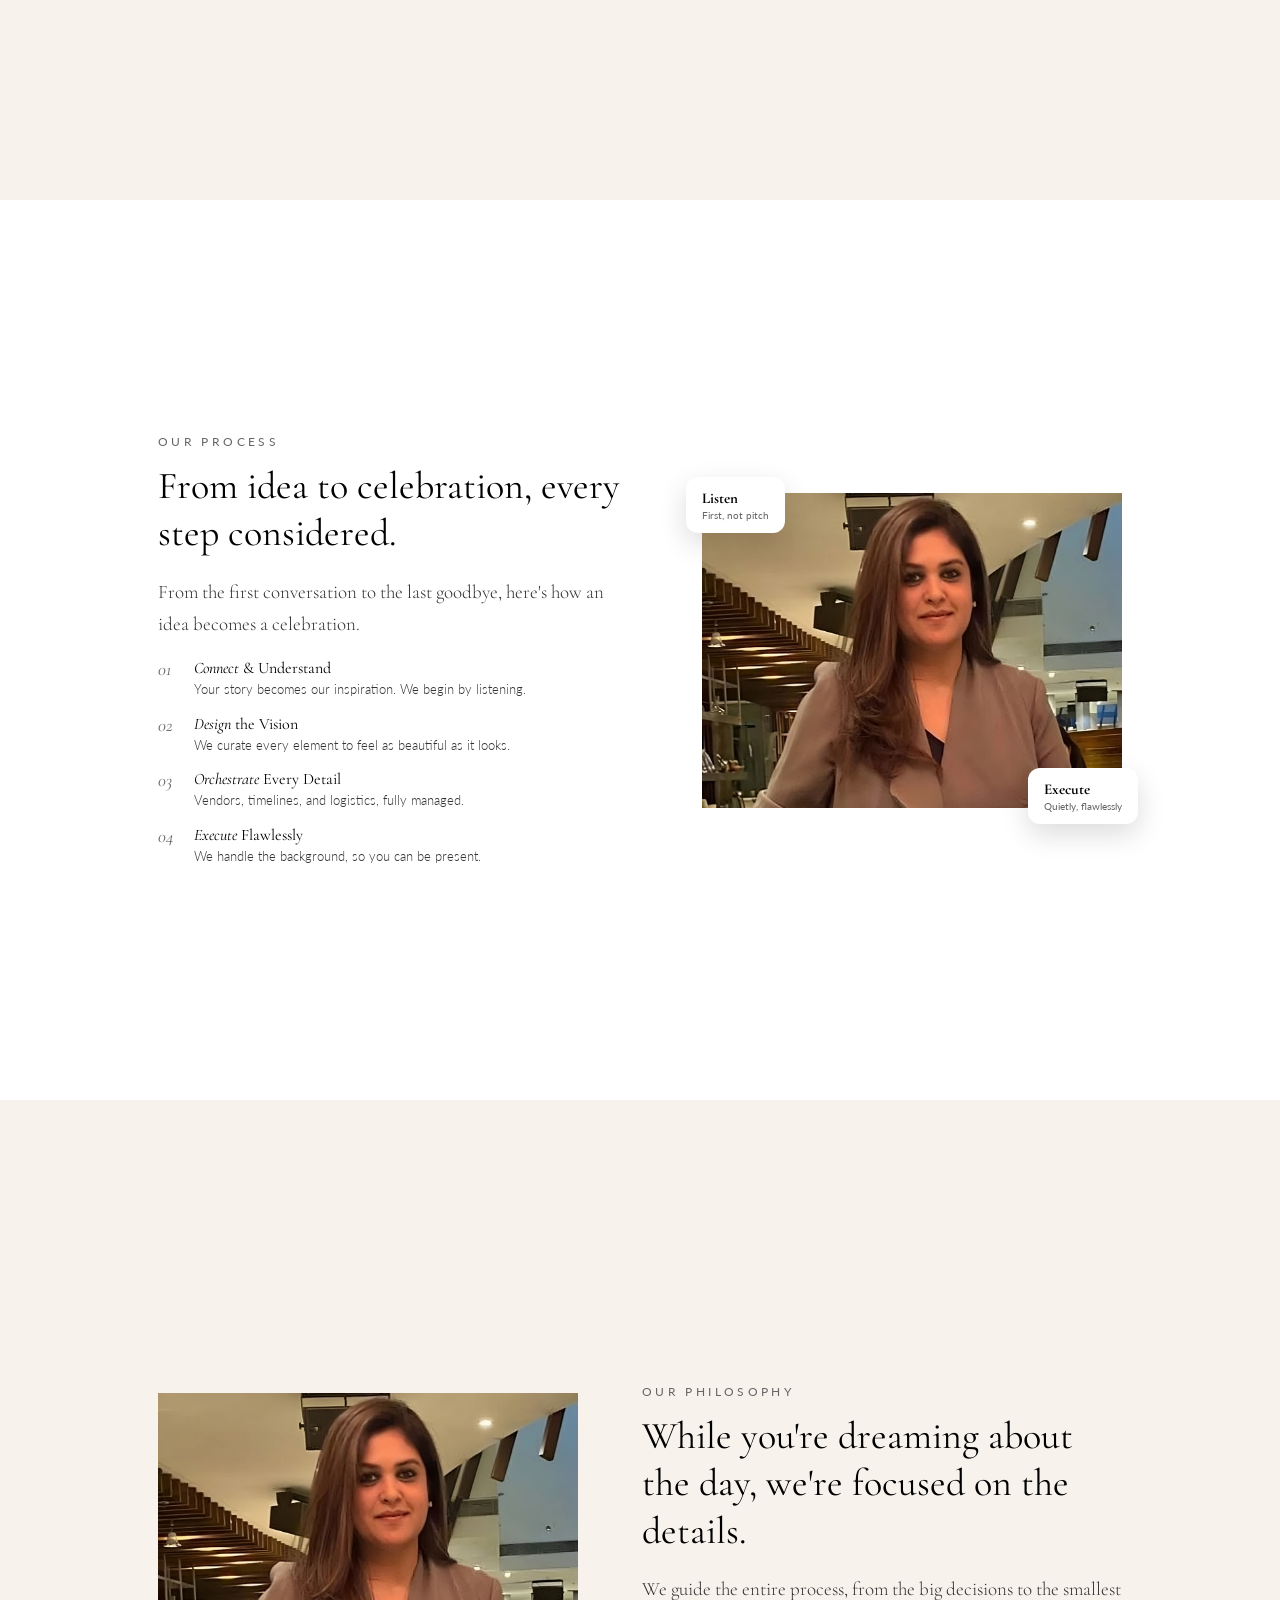
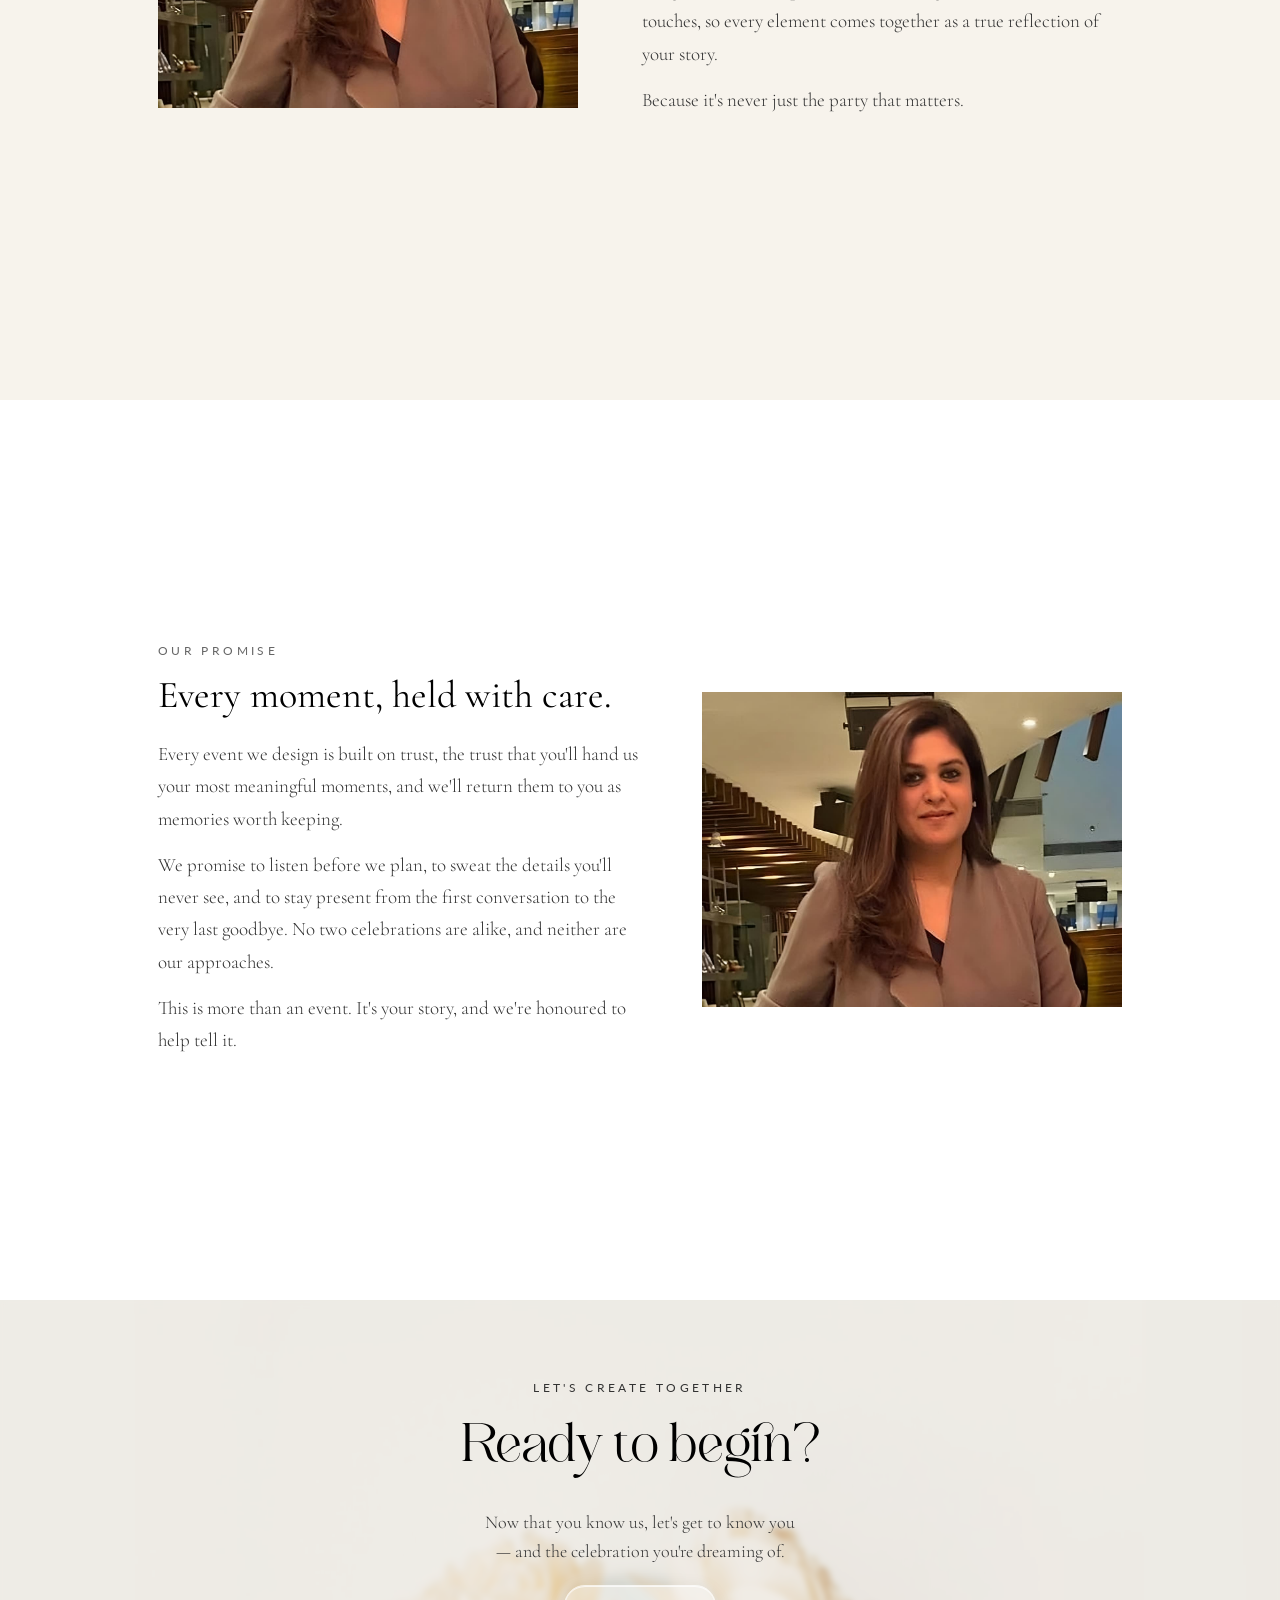
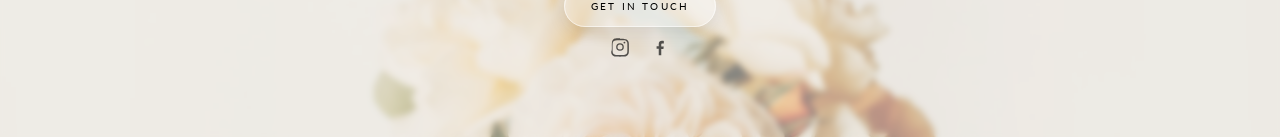
==== commit 721aef74: "About and Contact" ====
--- a/about.html
+++ b/about.html
@@ -15,7 +15,7 @@
       src: url('[data-uri]') format('truetype');
     }
     
-    :root { --ivory: #ffffff; --dark: #2B2724; --mid: #333333; --light: #666666; --card: #ffffff; }
+    :root { --ivory: #ffffff; --dark: #2B2724; --mid: #333333; --light: #666666; --card: #F7F3EC; }
     *, *::before, *::after { box-sizing: border-box; margin: 0; padding: 0; }
     html, body { min-height: 100%; background: var(--ivory); color: #000; font-family: 'Lato', sans-serif; }
     body { padding-bottom: 72px; }
@@ -362,16 +362,61 @@
     @media (min-width: 768px) { .page-hero { height: 380px; } }
     @media (prefers-reduced-motion: reduce) { .page-hero-bg { animation: none !important; } }
 
-    /* ── ABOUT ── */
-    .about-story { max-width: 640px; margin: 0 auto; }
-    .about-story .welcome-body { margin-top: 24px; }
-    .about-sign { display: block; text-align: center; font-family: 'Cormorant Garamond', serif; font-style: italic; font-size: 19px; color: var(--mid); margin-top: 28px; }
-    .about-values { background: var(--card); }
-    .about-value { padding: 28px 0; border-top: 1px solid rgba(43,39,36,0.1); text-align: center; }
-    .about-value:last-child { border-bottom: 1px solid rgba(43,39,36,0.1); }
-    .about-value-name { font-family: 'Cormorant Garamond', serif; font-size: clamp(19px,5vw,24px); color: #000; margin-bottom: 10px; }
-    .about-value-name em { font-style: italic; }
-    .about-value-desc { font-size: 13px; font-weight: 300; color: var(--mid); line-height: 1.7; max-width: 440px; margin: 0 auto; }
+    /* ── ABOUT: full-viewport sections, shared image+text layout ── */
+    .about-fullsection {
+      min-height: 100dvh;
+      min-height: calc(var(--vh, 1vh) * 100);
+      display: flex;
+      flex-direction: column;
+      justify-content: center;
+      padding: 100px 24px;
+      box-sizing: border-box;
+    }
+
+    /* Section 1: header + 4 images */
+    .about-hero-head { text-align: center; }
+    .about-title { font-family: 'Kalufonia', 'Cormorant Garamond', serif; font-weight: 400; font-size: clamp(34px, 8vw, 48px); line-height: 1.2; color: #000; text-align: center; margin: 0 auto; }
+    .about-intro { max-width: 480px; margin: 20px auto 0; text-align: center; }
+    .about-strip { max-width: 1180px; margin: 36px auto 0; width: 100%; display: grid; grid-template-columns: 1fr 1fr; gap: 12px; }
+    .about-strip-card { position: relative; overflow: hidden; aspect-ratio: 4/3; cursor: pointer; }
+    .about-strip-card img { width: 100%; height: 100%; object-fit: cover; display: block; transition: transform 0.5s ease; }
+    .about-strip-card:hover img { transform: scale(1.06); }
+    @media (min-width: 768px) { .about-strip { grid-template-columns: repeat(4, 1fr); gap: 16px; } }
+
+    /* Sections 2–5: shared image + text row */
+    .about-row { max-width: 1180px; margin: 0 auto; width: 100%; display: flex; flex-direction: column; gap: 32px; align-items: center; }
+    .about-row-img-wrap { width: 100%; max-width: 420px; }
+    .about-row-img { width: 100%; aspect-ratio: 4/3; }
+    .about-row-text { max-width: 480px; text-align: center; }
+    .about-row-title { font-family: 'Cormorant Garamond', serif; font-weight: 400; font-size: clamp(28px, 5vw, 38px); line-height: 1.25; color: #000; margin: 0 0 18px; }
+    .about-copy { font-family: 'Cormorant Garamond', serif; font-weight: 300; font-size: clamp(16px, 4vw, 19px); line-height: 1.7; color: var(--mid); text-align: center; }
+    .about-copy + .about-copy { margin-top: 14px; }
+    .about-sign { display: block; font-family: 'Cormorant Garamond', serif; font-style: italic; font-weight: 300; font-size: clamp(16px, 4vw, 19px); color: #000; margin-top: 16px; }
+
+    .about-process-visual { position: relative; }
+    .about-process-float-chip { position: absolute; background: var(--ivory); border-radius: 12px; box-shadow: 0 10px 28px rgba(0,0,0,0.14); padding: 12px 16px; }
+    .about-process-float-chip.a { top: -16px; left: -16px; }
+    .about-process-float-chip.b { bottom: -16px; right: -16px; }
+    .about-process-float-chip strong { display: block; font-family: 'Cormorant Garamond', serif; font-size: 15px; color: #000; }
+    .about-process-float-chip span { display: block; font-size: 10px; color: var(--light); margin-top: 2px; }
+    .about-process-list { display: flex; flex-direction: column; gap: 14px; text-align: left; margin-top: 18px; }
+    .about-process-step { display: flex; gap: 12px; align-items: flex-start; }
+    .about-process-num { font-family: 'Cormorant Garamond', serif; font-style: italic; font-size: 18px; color: var(--light); flex-shrink: 0; width: 24px; }
+    .about-process-step-title { font-family: 'Cormorant Garamond', serif; font-size: 16px; color: #000; margin-bottom: 2px; }
+    .about-process-step-title em { font-style: italic; }
+    .about-process-step-desc { font-size: 13px; font-weight: 300; color: var(--mid); line-height: 1.5; }
+
+    .about-fullsection.tinted { background: var(--card); }
+
+    @media (min-width: 768px) {
+      .about-row { flex-direction: row; text-align: left; align-items: center; justify-content: center; gap: 64px; }
+      .about-row.reverse { flex-direction: row-reverse; }
+      .about-row-img-wrap { flex-shrink: 0; }
+      .about-row-text { text-align: left; }
+      .about-row-text .about-copy { text-align: left; }
+      .about-row-text .eyebrow { text-align: left; }
+      .about-process-list { text-align: left; }
+    }
 
     /* ── SERVICE DETAIL (services page) ── */
     .svc-detail-list { max-width: 1040px; margin: 0 auto; }
@@ -389,7 +434,7 @@
     .svc-detail-examples { margin-top: 4px; padding-top: 18px; border-top: 1px solid rgba(43,39,36,0.12); max-width: 440px; margin-left: auto; margin-right: auto; }
     .svc-detail-examples-label { display: block; font-size: 10px; letter-spacing: 0.2em; text-transform: uppercase; color: var(--light); margin-bottom: 6px; }
     .svc-detail-examples-list { font-family: 'Cormorant Garamond', serif; font-style: italic; font-size: 15px; color: var(--mid); line-height: 1.6; }
-    .svc-intro-note { font-family: 'Cormorant Garamond', serif; font-size: clamp(15px,3.8vw,18px); font-weight: 300; color: var(--mid); line-height: 1.6; max-width: 460px; margin: 20px auto 0; text-align: center; }
+    .svc-intro-note { font-family: 'Cormorant Garamond', serif; font-size: clamp(17px, 4.5vw, 22px); font-weight: 300; color: var(--mid); line-height: 1.7; max-width: 480px; margin: 20px auto 0; text-align: center; }
     .svc-intro-note em { font-style: italic; color: #000; }
     @media (min-width: 768px) {
       .svc-detail { flex-direction: row; align-items: stretch; }
@@ -468,53 +513,139 @@
   </div>
 
   
-  <!-- ════ PAGE HERO ════ -->
-  <section class="page-hero">
-    <div class="page-hero-bg" style="background-image:url('images/single-1.jpg')"></div>
-    <div class="page-hero-overlay"></div>
-    <div class="page-hero-content">
+  <!-- ════ SECTION 1: HEADER + 4 IMAGES ════ -->
+  <section class="about-fullsection">
+    <div class="about-hero-head">
       <span class="eyebrow fu">The studio</span>
-      <h1 class="page-hero-title fu">Behind Every<br>Unforgettable Moment</h1>
+      <h1 class="about-title fu">About</h1>
+      <div class="about-intro">
+        <p class="welcome-body fu" style="margin-top:0;">A planning and design team turning every kind of celebration into a story worth telling.</p>
+      </div>
+    </div>
+    <div class="about-strip fu">
+      <div class="about-strip-card" data-lb="images/about-intro-image-1.jpg">
+        <img src="images/about-intro-image-1.jpg" alt="Weddings and rituals" draggable="false"/>
+      </div>
+      <div class="about-strip-card" data-lb="images/about-intro-image-2.jpg">
+        <img src="images/about-intro-image-2.jpg" alt="Birthdays and milestones" draggable="false"/>
+      </div>
+      <div class="about-strip-card" data-lb="images/about-intro-image-3.jpg">
+        <img src="images/about-intro-image-3.jpg" alt="Social gatherings" draggable="false"/>
+      </div>
+      <div class="about-strip-card" data-lb="images/about-intro-image-4.jpg">
+        <img src="images/about-intro-image-4.jpg" alt="Corporate events" draggable="false"/>
+      </div>
     </div>
   </section>
 
-  <!-- ════ STORY ════ -->
-  <section class="section about-story">
-    <span class="eyebrow fu">Our story</span>
-    <h2 class="section-title fu">A studio built on the belief that <em>every celebration tells a story</em>.</h2>
-    <p class="welcome-body fu">PlanIt with Nikita is an event planning and design studio led by Nikita Batra, creating weddings, milestone celebrations, and corporate events across India and worldwide. What began as a love for bringing people together has grown into a full-service practice — one that treats every brief, big or small, as someone's once-in-a-lifetime.</p>
-    <p class="welcome-body fu">We design the way we'd want our own celebrations designed: personally, precisely, and with room for the moments you can't plan.</p>
-    <span class="about-sign fu">— Nikita Batra, Founder</span>
+  <!-- ════ SECTION 2: ABOUT US ════ -->
+  <section class="about-fullsection tinted">
+    <div class="about-row fu">
+      <div class="about-row-img-wrap">
+        <div class="img-frame about-row-img" data-lb="images/about-story-image.jpg">
+          <img src="images/about-story-image.jpg" alt="About us" draggable="false"/>
+        </div>
+      </div>
+      <div class="about-row-text">
+        <span class="eyebrow">About</span>
+        <h3 class="about-row-title">Remembered for how they felt.</h3>
+        <p class="about-copy">I'm Nikita Batra, founder of PlanIt with Nikita. I believe the most beautiful events aren't remembered for being extravagant — they're remembered for how they felt.</p>
+        <p class="about-copy">For me, planning is never just décor. It's understanding people and turning their story into a celebration worth remembering.</p>
+        <span class="about-sign">— Nikita</span>
+      </div>
+    </div>
   </section>
 
-  <!-- ════ IMAGE BREAK ════ -->
-  <div class="img-single-wrap fu" data-lb="images/latest-1.jpg" style="cursor:pointer;"><img class="img-single-img" src="images/latest-1.jpg" alt="Wedding mandap setup" draggable="false"/></div>
-
-  <!-- ════ VALUES ════ -->
-  <section class="section about-values">
-    <span class="eyebrow fu">What we believe</span>
-    <h2 class="section-title fu">The principles behind <em>the practice</em></h2>
-    <div style="margin-top: 28px;">
-      <div class="about-value fu">
-        <div class="about-value-name">Every event is <em>personal</em></div>
-        <p class="about-value-desc">No templates, no repeats. Your story and your people shape every decision we make.</p>
-      </div>
-      <div class="about-value fu">
-        <div class="about-value-name">Details are <em>everything</em></div>
-        <p class="about-value-desc">The difference between a good event and an unforgettable one lives in the details nobody asked for.</p>
-      </div>
-      <div class="about-value fu">
-        <div class="about-value-name">Calm is a <em>service</em></div>
-        <p class="about-value-desc">Our job is to absorb the chaos so that on the day, the only thing you feel is present.</p>
-      </div>
-      <div class="about-value fu">
-        <div class="about-value-name">Anywhere you <em>celebrate</em></div>
-        <p class="about-value-desc">From home cities to destinations overseas, we bring the same standard wherever the celebration takes us.</p>
+  <!-- ════ SECTION 3: OUR PROCESS ════ -->
+  <section class="about-fullsection">
+    <div class="about-row reverse fu">
+      <div class="about-row-img-wrap about-process-visual">
+        <div class="img-frame about-row-img" data-lb="images/about-process-image.jpg">
+          <img src="images/about-process-image.jpg" alt="Our process" draggable="false"/>
+        </div>
+        <div class="about-process-float-chip a">
+          <strong>Listen</strong>
+          <span>First, not pitch</span>
+        </div>
+        <div class="about-process-float-chip b">
+          <strong>Execute</strong>
+          <span>Quietly, flawlessly</span>
+        </div>
+      </div>
+      <div class="about-row-text">
+        <span class="eyebrow">Our Process</span>
+        <h3 class="about-row-title">From idea to celebration, every step considered.</h3>
+        <p class="about-copy">From the first conversation to the last goodbye, here's how an idea becomes a celebration.</p>
+        <div class="about-process-list">
+          <div class="about-process-step">
+            <span class="about-process-num">01</span>
+            <div>
+              <div class="about-process-step-title"><em>Connect</em> &amp; Understand</div>
+              <p class="about-process-step-desc">Your story becomes our inspiration. We begin by listening.</p>
+            </div>
+          </div>
+          <div class="about-process-step">
+            <span class="about-process-num">02</span>
+            <div>
+              <div class="about-process-step-title"><em>Design</em> the Vision</div>
+              <p class="about-process-step-desc">We curate every element to feel as beautiful as it looks.</p>
+            </div>
+          </div>
+          <div class="about-process-step">
+            <span class="about-process-num">03</span>
+            <div>
+              <div class="about-process-step-title"><em>Orchestrate</em> Every Detail</div>
+              <p class="about-process-step-desc">Vendors, timelines, and logistics, fully managed.</p>
+            </div>
+          </div>
+          <div class="about-process-step">
+            <span class="about-process-num">04</span>
+            <div>
+              <div class="about-process-step-title"><em>Execute</em> Flawlessly</div>
+              <p class="about-process-step-desc">We handle the background, so you can be present.</p>
+            </div>
+          </div>
+        </div>
       </div>
     </div>
   </section>
 
-<!-- ════ FINAL CTA ════ -->
+  <!-- ════ SECTION 4: OUR PHILOSOPHY ════ -->
+  <section class="about-fullsection tinted">
+    <div class="about-row fu">
+      <div class="about-row-img-wrap">
+        <div class="img-frame about-row-img" data-lb="images/about-philosophy-image.jpg">
+          <img src="images/about-philosophy-image.jpg" alt="Our philosophy" draggable="false"/>
+        </div>
+      </div>
+      <div class="about-row-text">
+        <span class="eyebrow">Our Philosophy</span>
+        <h3 class="about-row-title">While you're dreaming about the day, we're focused on the details.</h3>
+        <p class="about-copy">We guide the entire process, from the big decisions to the smallest touches, so every element comes together as a true reflection of your story.</p>
+        <p class="about-copy">Because it's never just the party that matters.</p>
+      </div>
+    </div>
+  </section>
+
+  <!-- ════ SECTION 5: OUR PROMISE ════ -->
+  <section class="about-fullsection">
+    <div class="about-row reverse fu">
+      <div class="about-row-img-wrap">
+        <div class="img-frame about-row-img" data-lb="images/about-promise-image.jpg">
+          <img src="images/about-promise-image.jpg" alt="Our promise" draggable="false"/>
+        </div>
+      </div>
+      <div class="about-row-text">
+        <span class="eyebrow">Our Promise</span>
+        <h3 class="about-row-title">Every moment, held with care.</h3>
+        <p class="about-copy">Every event we design is built on trust, the trust that you'll hand us your most meaningful moments, and we'll return them to you as memories worth keeping.</p>
+        <p class="about-copy">We promise to listen before we plan, to sweat the details you'll never see, and to stay present from the first conversation to the very last goodbye. No two celebrations are alike, and neither are our approaches.</p>
+        <p class="about-copy">This is more than an event. It's your story, and we're honoured to help tell it.</p>
+      </div>
+    </div>
+  </section>
+
+  <!-- ════ FINAL CTA ════ -->
   <section class="final-cta">
     <div class="final-cta-bg" style="background-image:url('images/hero-1.jpg')"></div>
     <div class="final-cta-glass"></div>
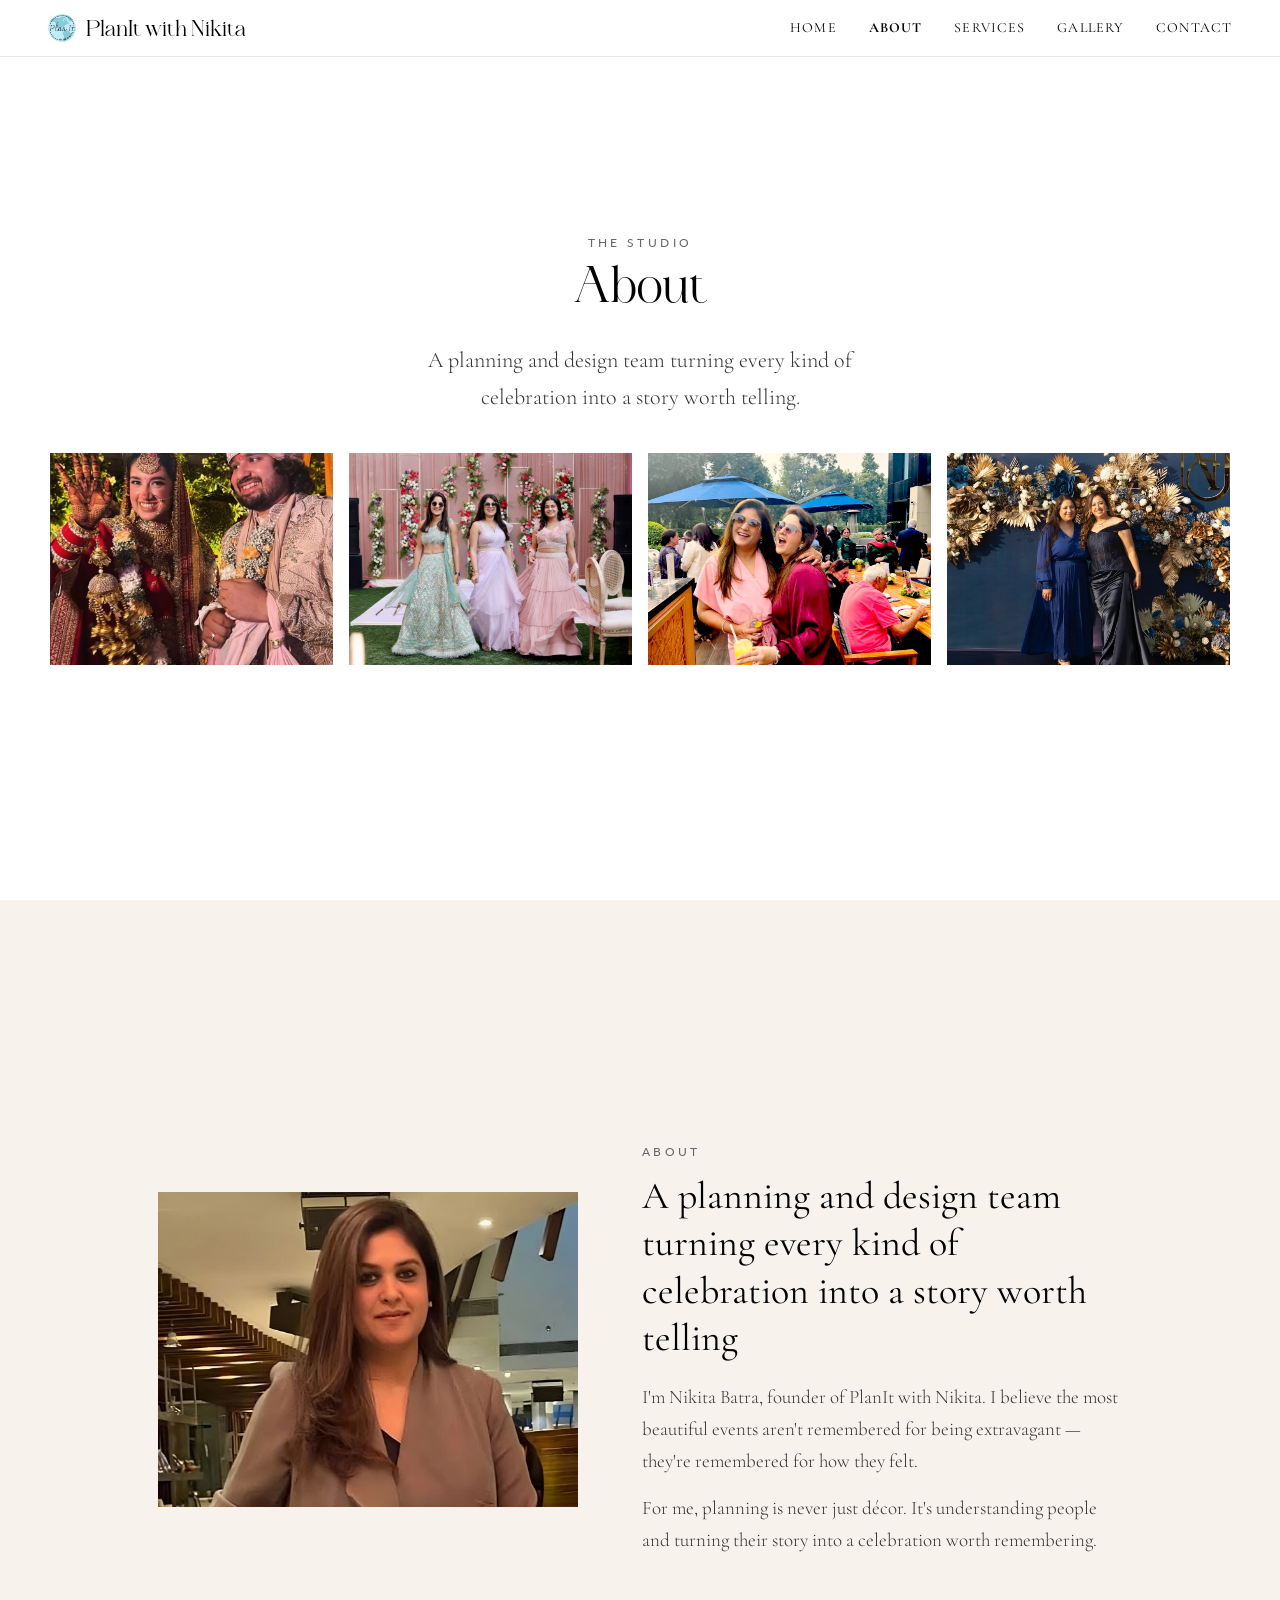
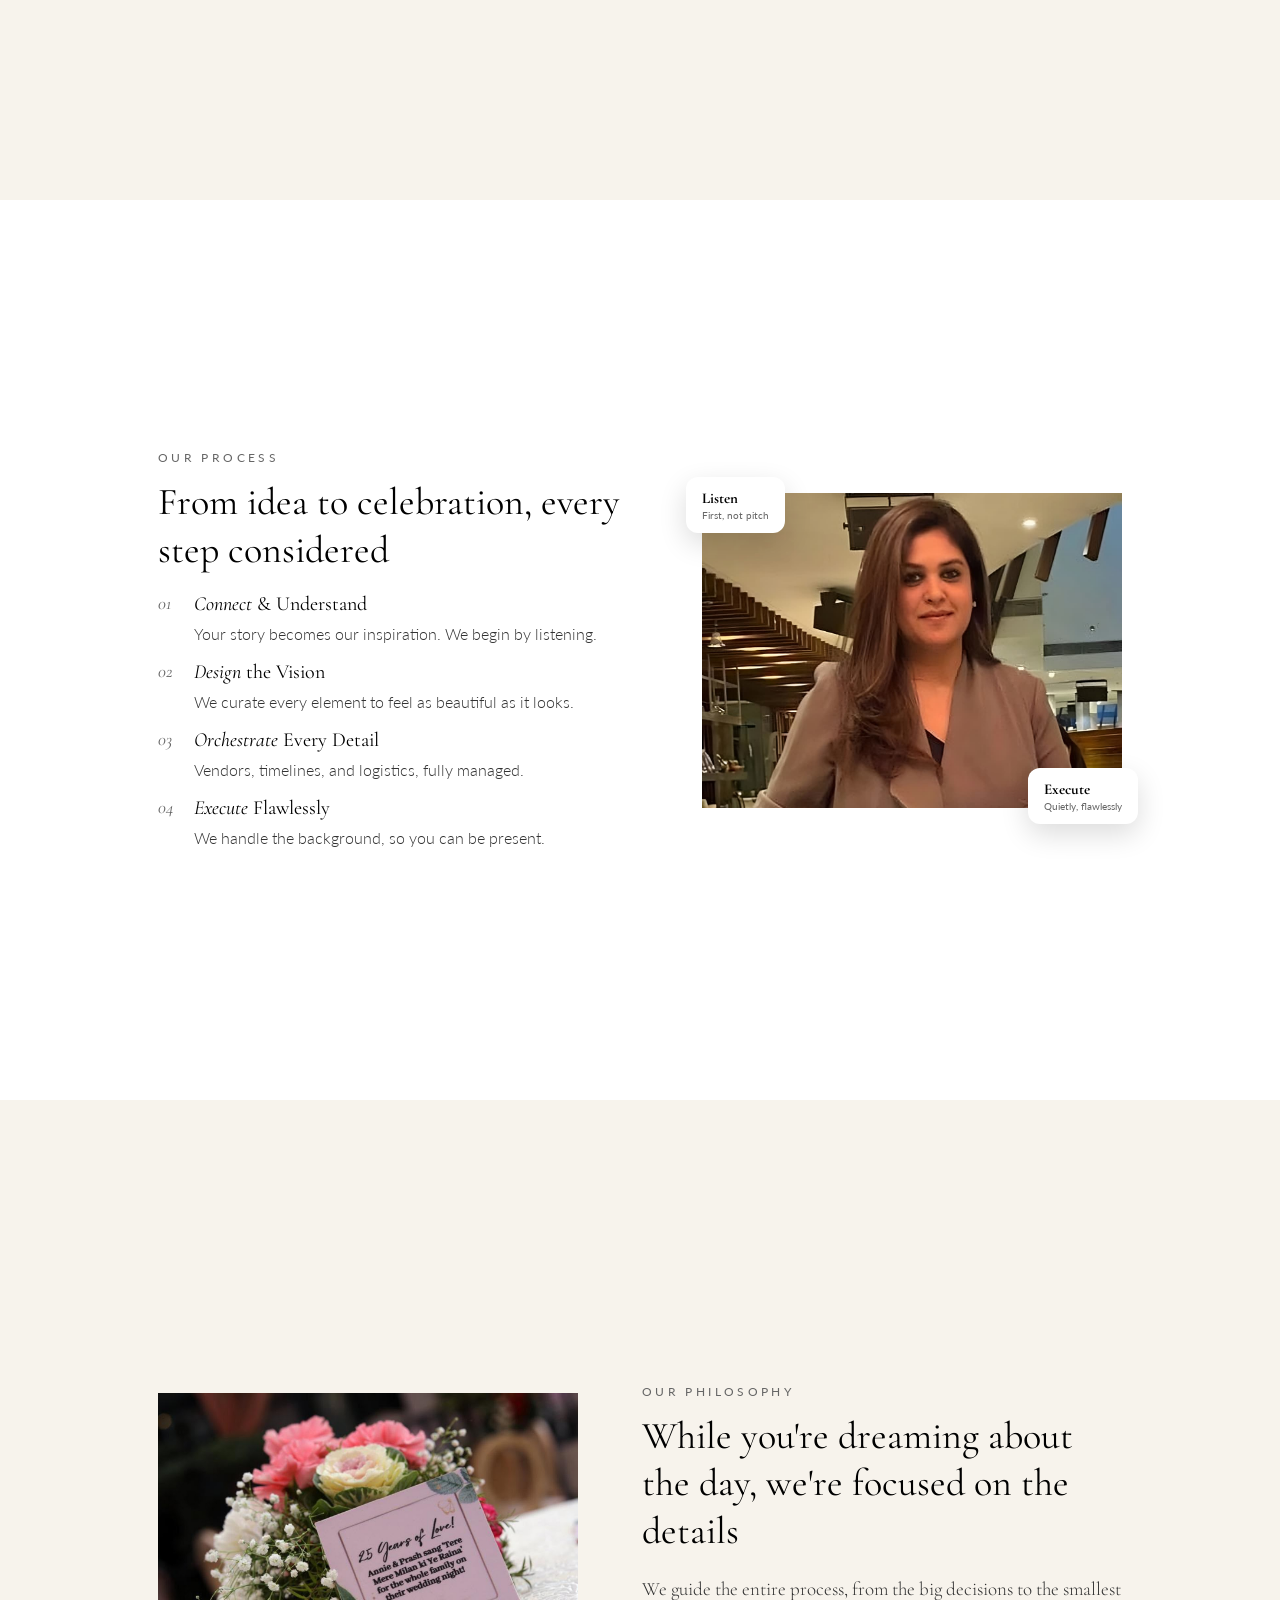
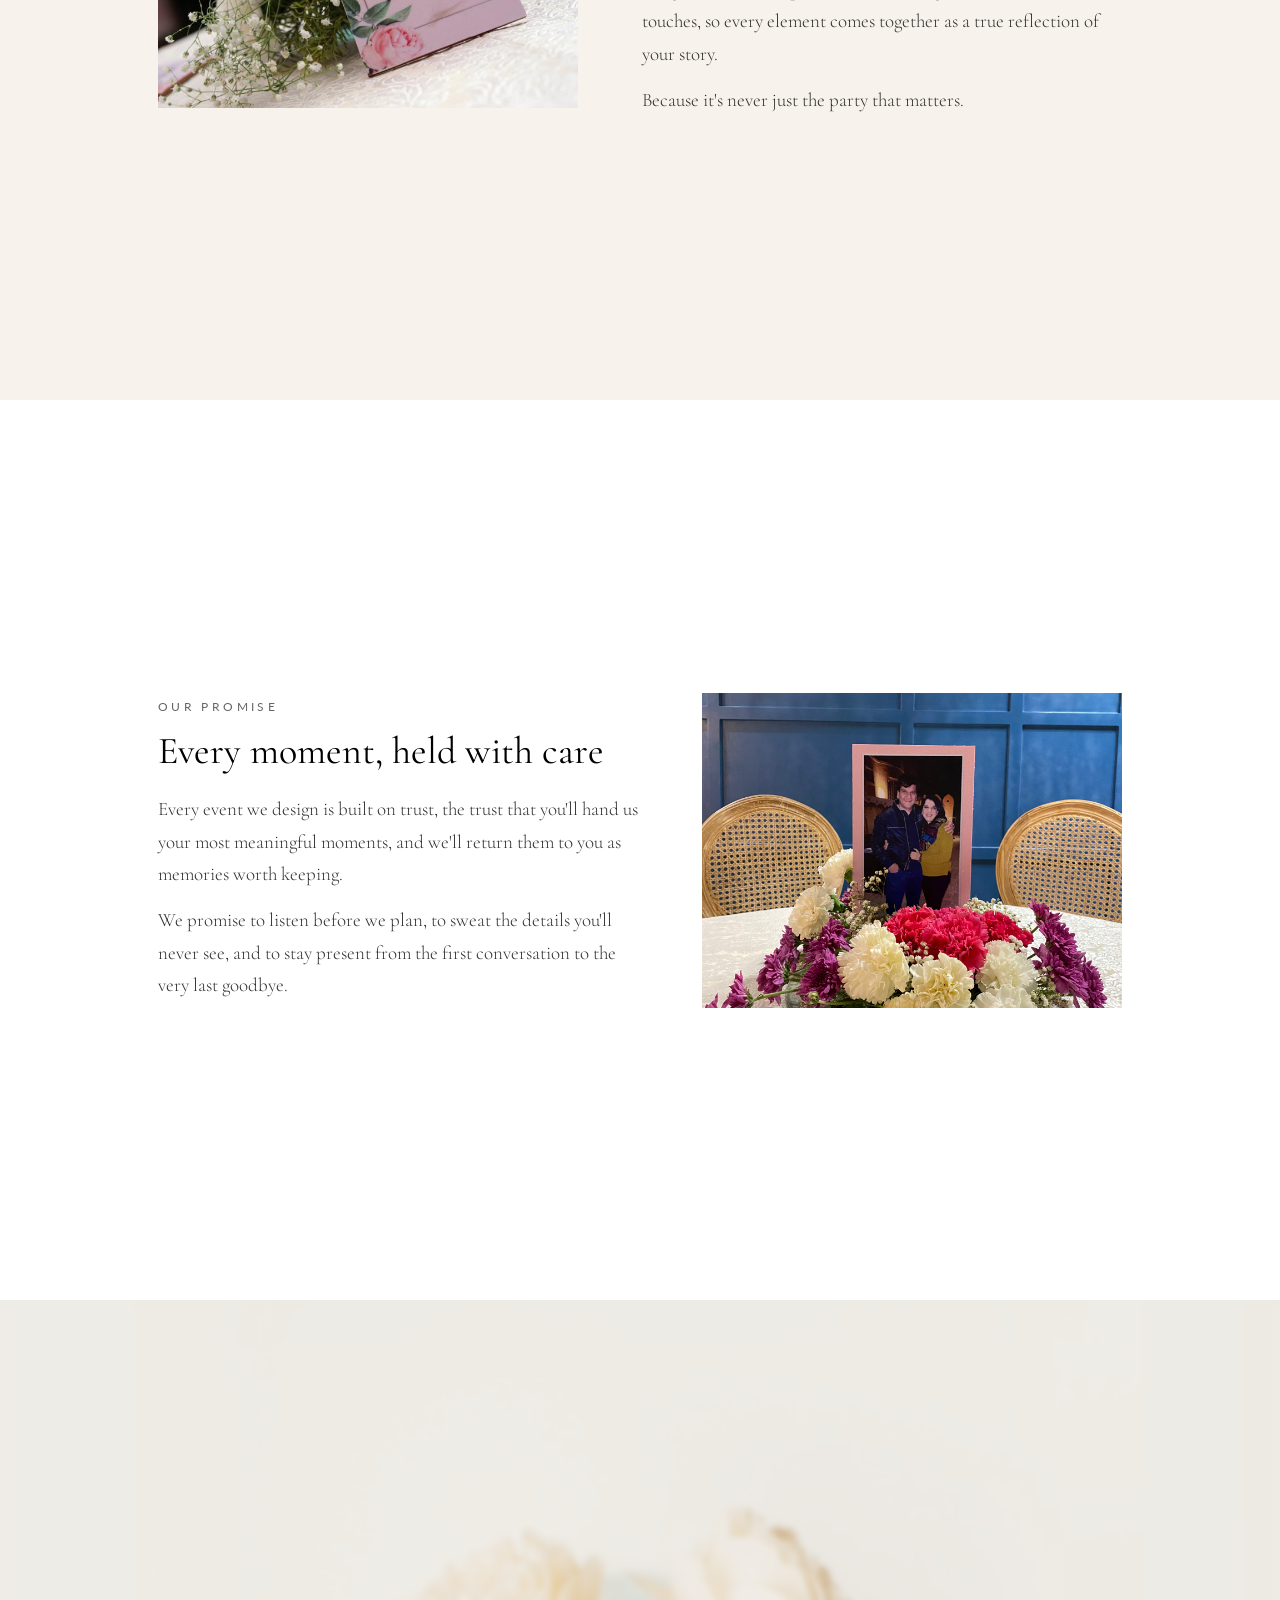
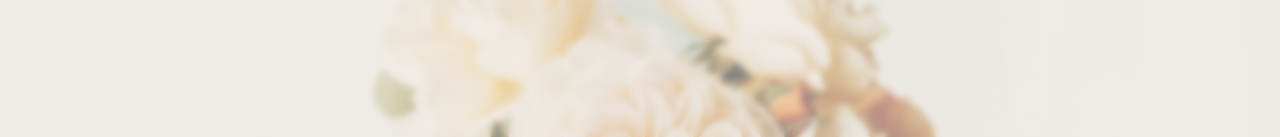
==== commit 072349c1: "Images and text on about page" ====
--- a/about.html
+++ b/about.html
@@ -402,9 +402,9 @@
     .about-process-list { display: flex; flex-direction: column; gap: 14px; text-align: left; margin-top: 18px; }
     .about-process-step { display: flex; gap: 12px; align-items: flex-start; }
     .about-process-num { font-family: 'Cormorant Garamond', serif; font-style: italic; font-size: 18px; color: var(--light); flex-shrink: 0; width: 24px; }
-    .about-process-step-title { font-family: 'Cormorant Garamond', serif; font-size: 16px; color: #000; margin-bottom: 2px; }
+    .about-process-step-title { font-family: 'Cormorant Garamond', serif; font-size: 20px; color: #000; margin-bottom: 6px; }
     .about-process-step-title em { font-style: italic; }
-    .about-process-step-desc { font-size: 13px; font-weight: 300; color: var(--mid); line-height: 1.5; }
+    .about-process-step-desc { display: block; font-size: 16px; font-weight: 300; color: var(--mid); line-height: 1.5; margin-top: 0; }
 
     .about-fullsection.tinted { background: var(--card); }
 
@@ -548,10 +548,9 @@
       </div>
       <div class="about-row-text">
         <span class="eyebrow">About</span>
-        <h3 class="about-row-title">Remembered for how they felt.</h3>
+        <h3 class="about-row-title">A planning and design team turning every kind of celebration into a story worth telling</h3>
         <p class="about-copy">I'm Nikita Batra, founder of PlanIt with Nikita. I believe the most beautiful events aren't remembered for being extravagant — they're remembered for how they felt.</p>
         <p class="about-copy">For me, planning is never just décor. It's understanding people and turning their story into a celebration worth remembering.</p>
-        <span class="about-sign">— Nikita</span>
       </div>
     </div>
   </section>
@@ -574,8 +573,7 @@
       </div>
       <div class="about-row-text">
         <span class="eyebrow">Our Process</span>
-        <h3 class="about-row-title">From idea to celebration, every step considered.</h3>
-        <p class="about-copy">From the first conversation to the last goodbye, here's how an idea becomes a celebration.</p>
+        <h3 class="about-row-title">From idea to celebration, every step considered</h3>
         <div class="about-process-list">
           <div class="about-process-step">
             <span class="about-process-num">01</span>
@@ -620,7 +618,7 @@
       </div>
       <div class="about-row-text">
         <span class="eyebrow">Our Philosophy</span>
-        <h3 class="about-row-title">While you're dreaming about the day, we're focused on the details.</h3>
+        <h3 class="about-row-title">While you're dreaming about the day, we're focused on the details</h3>
         <p class="about-copy">We guide the entire process, from the big decisions to the smallest touches, so every element comes together as a true reflection of your story.</p>
         <p class="about-copy">Because it's never just the party that matters.</p>
       </div>
@@ -637,10 +635,9 @@
       </div>
       <div class="about-row-text">
         <span class="eyebrow">Our Promise</span>
-        <h3 class="about-row-title">Every moment, held with care.</h3>
+        <h3 class="about-row-title">Every moment, held with care</h3>
         <p class="about-copy">Every event we design is built on trust, the trust that you'll hand us your most meaningful moments, and we'll return them to you as memories worth keeping.</p>
-        <p class="about-copy">We promise to listen before we plan, to sweat the details you'll never see, and to stay present from the first conversation to the very last goodbye. No two celebrations are alike, and neither are our approaches.</p>
-        <p class="about-copy">This is more than an event. It's your story, and we're honoured to help tell it.</p>
+        <p class="about-copy">We promise to listen before we plan, to sweat the details you'll never see, and to stay present from the first conversation to the very last goodbye.</p>
       </div>
     </div>
   </section>
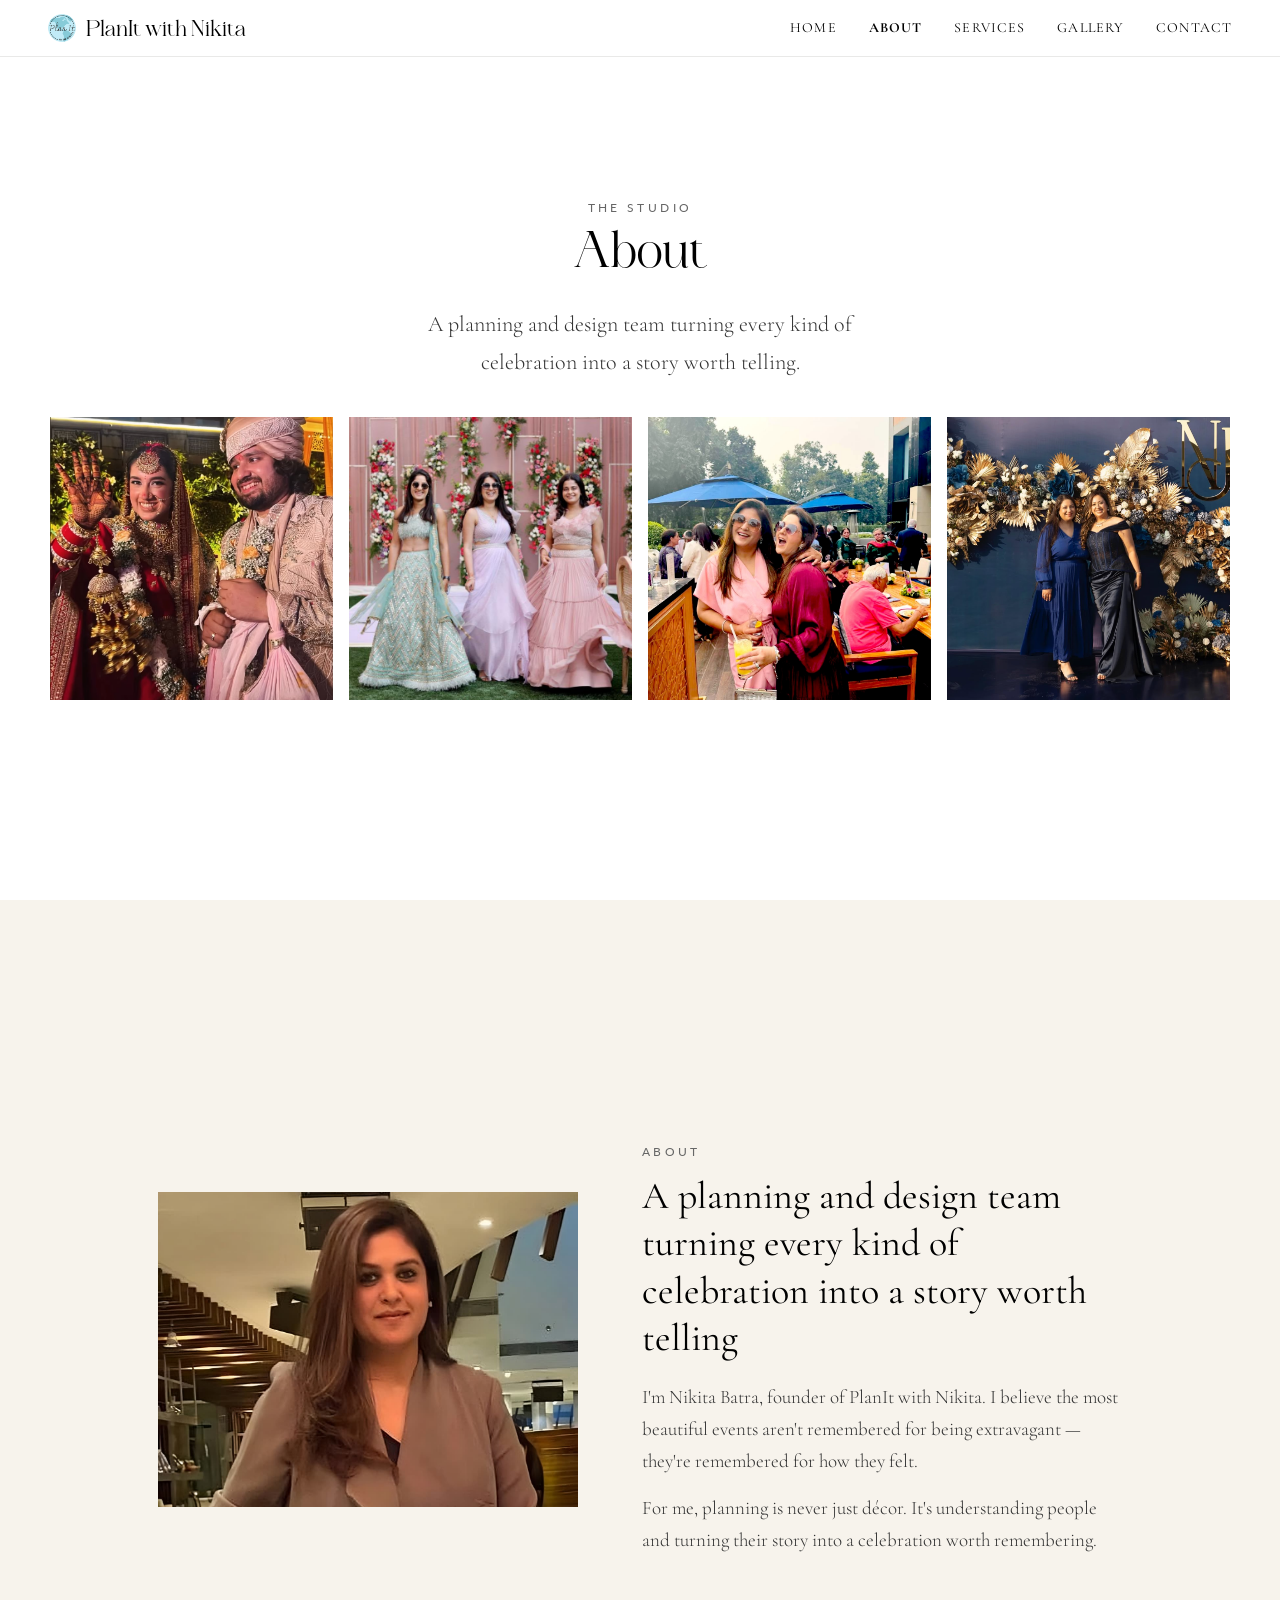
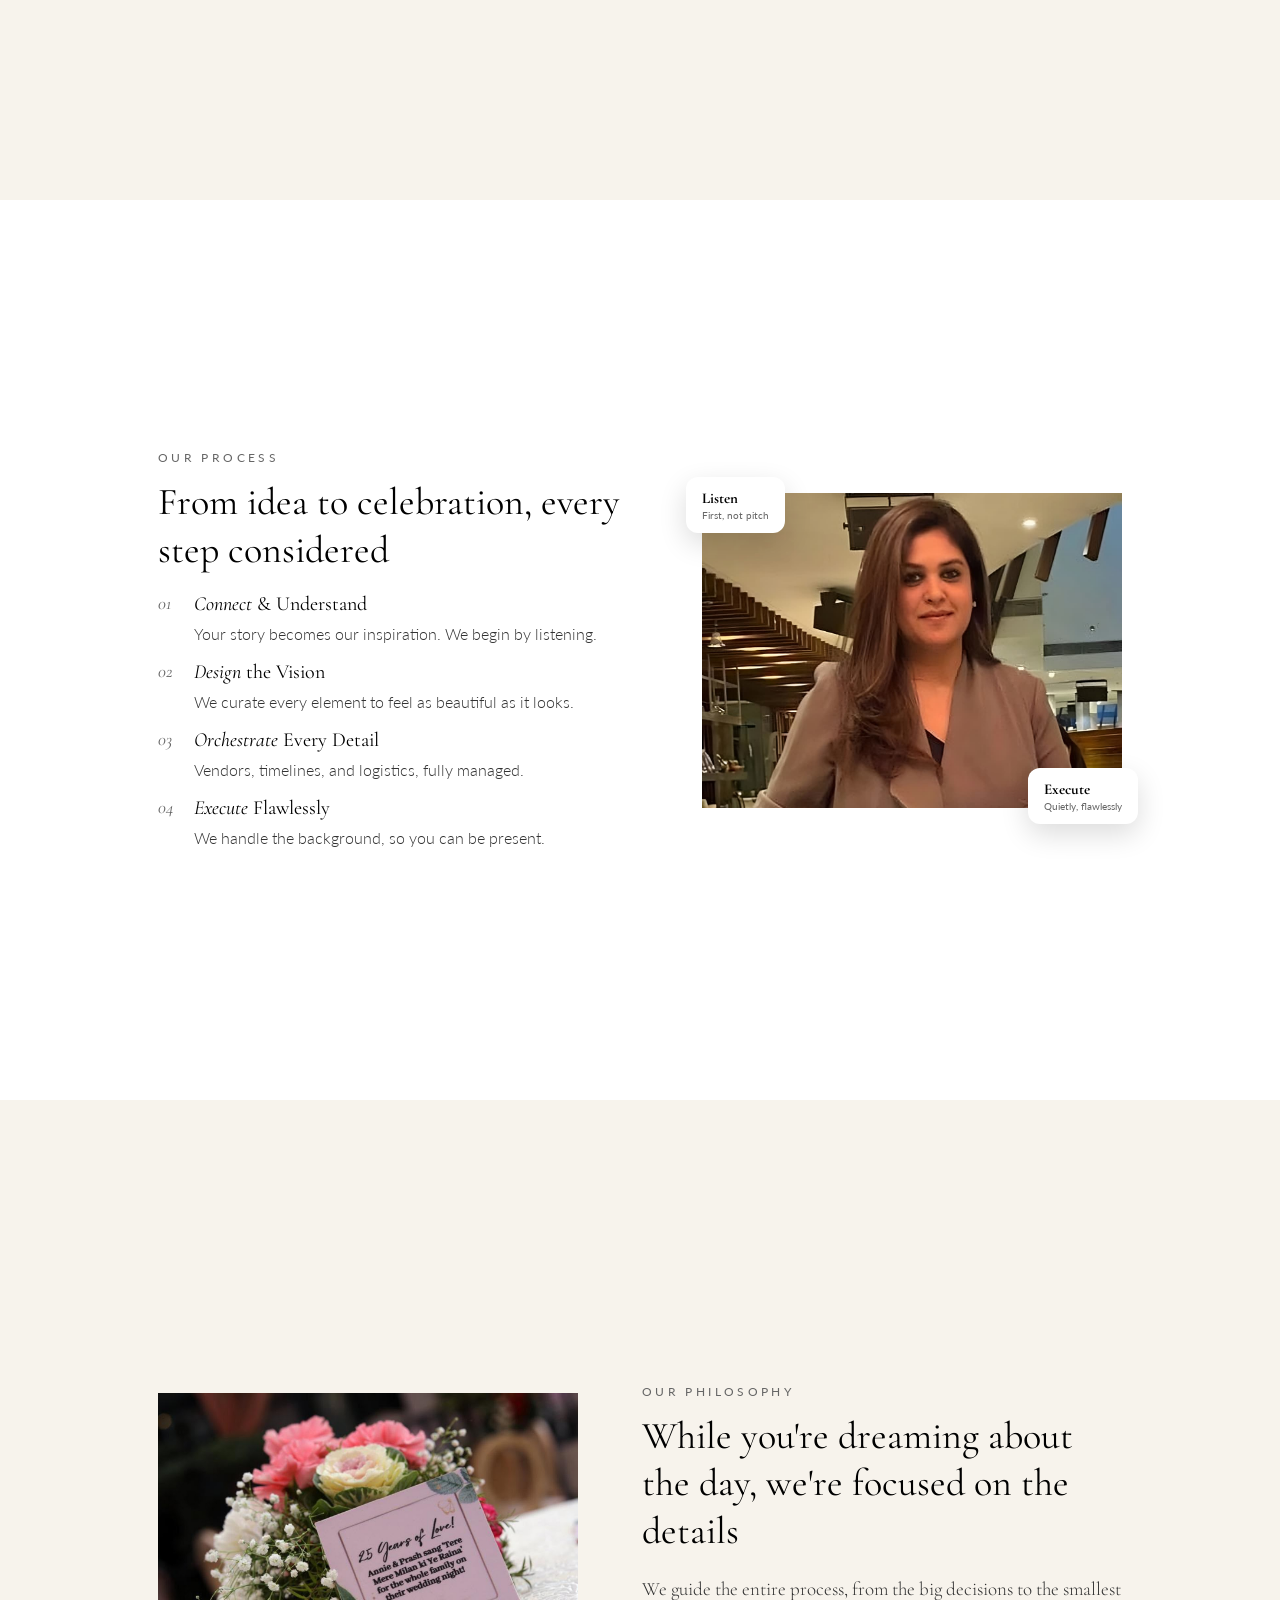
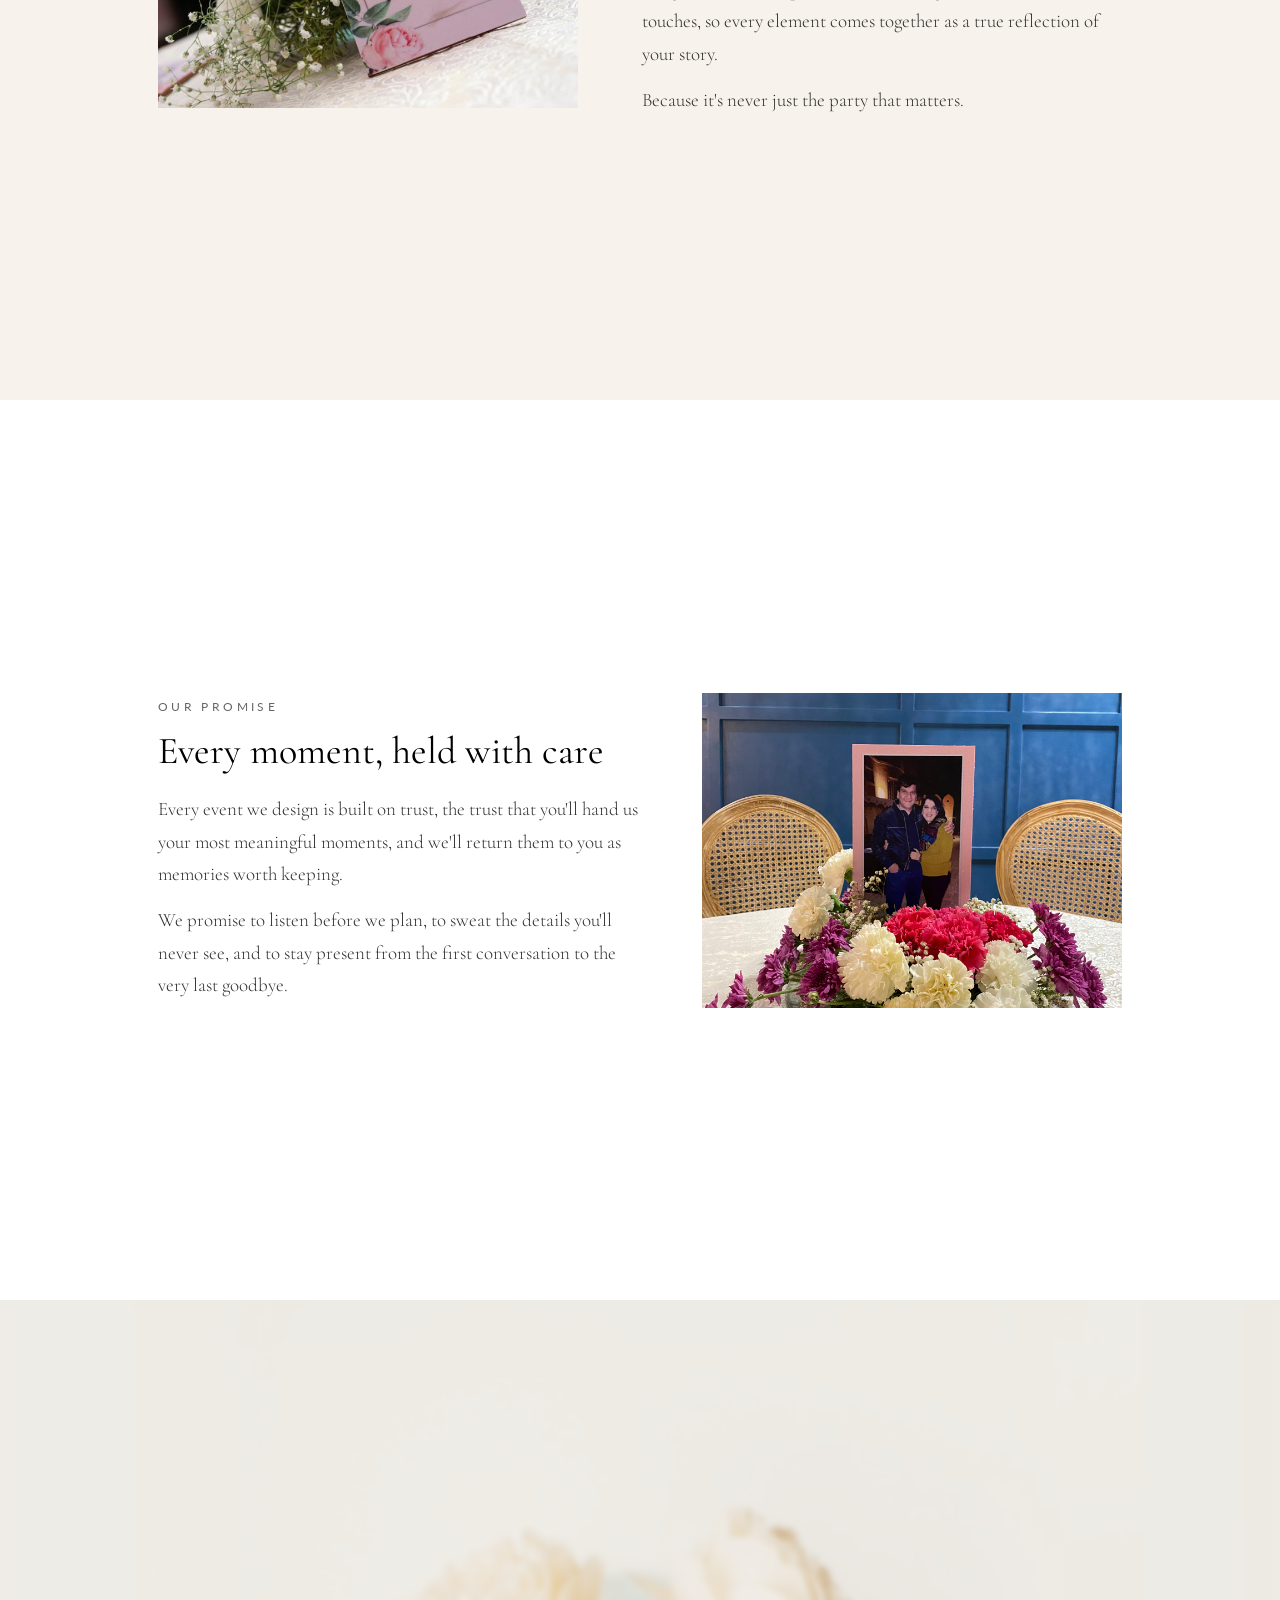
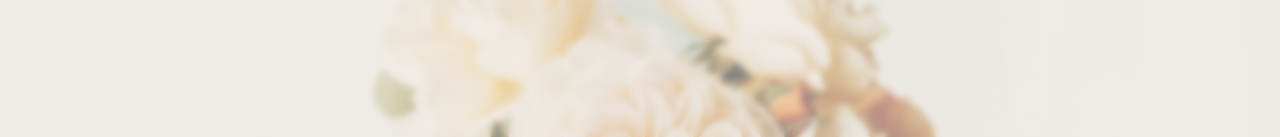
==== commit 8cdd9322: "Make about page intro strip images square Co-Authored-By: Claude Sonnet 5 <noreply@anthropic.com> Cl" ====
--- a/about.html
+++ b/about.html
@@ -378,7 +378,7 @@
     .about-title { font-family: 'Kalufonia', 'Cormorant Garamond', serif; font-weight: 400; font-size: clamp(34px, 8vw, 48px); line-height: 1.2; color: #000; text-align: center; margin: 0 auto; }
     .about-intro { max-width: 480px; margin: 20px auto 0; text-align: center; }
     .about-strip { max-width: 1180px; margin: 36px auto 0; width: 100%; display: grid; grid-template-columns: 1fr 1fr; gap: 12px; }
-    .about-strip-card { position: relative; overflow: hidden; aspect-ratio: 4/3; cursor: pointer; }
+    .about-strip-card { position: relative; overflow: hidden; aspect-ratio: 1/1; cursor: pointer; }
     .about-strip-card img { width: 100%; height: 100%; object-fit: cover; display: block; transition: transform 0.5s ease; }
     .about-strip-card:hover img { transform: scale(1.06); }
     @media (min-width: 768px) { .about-strip { grid-template-columns: repeat(4, 1fr); gap: 16px; } }
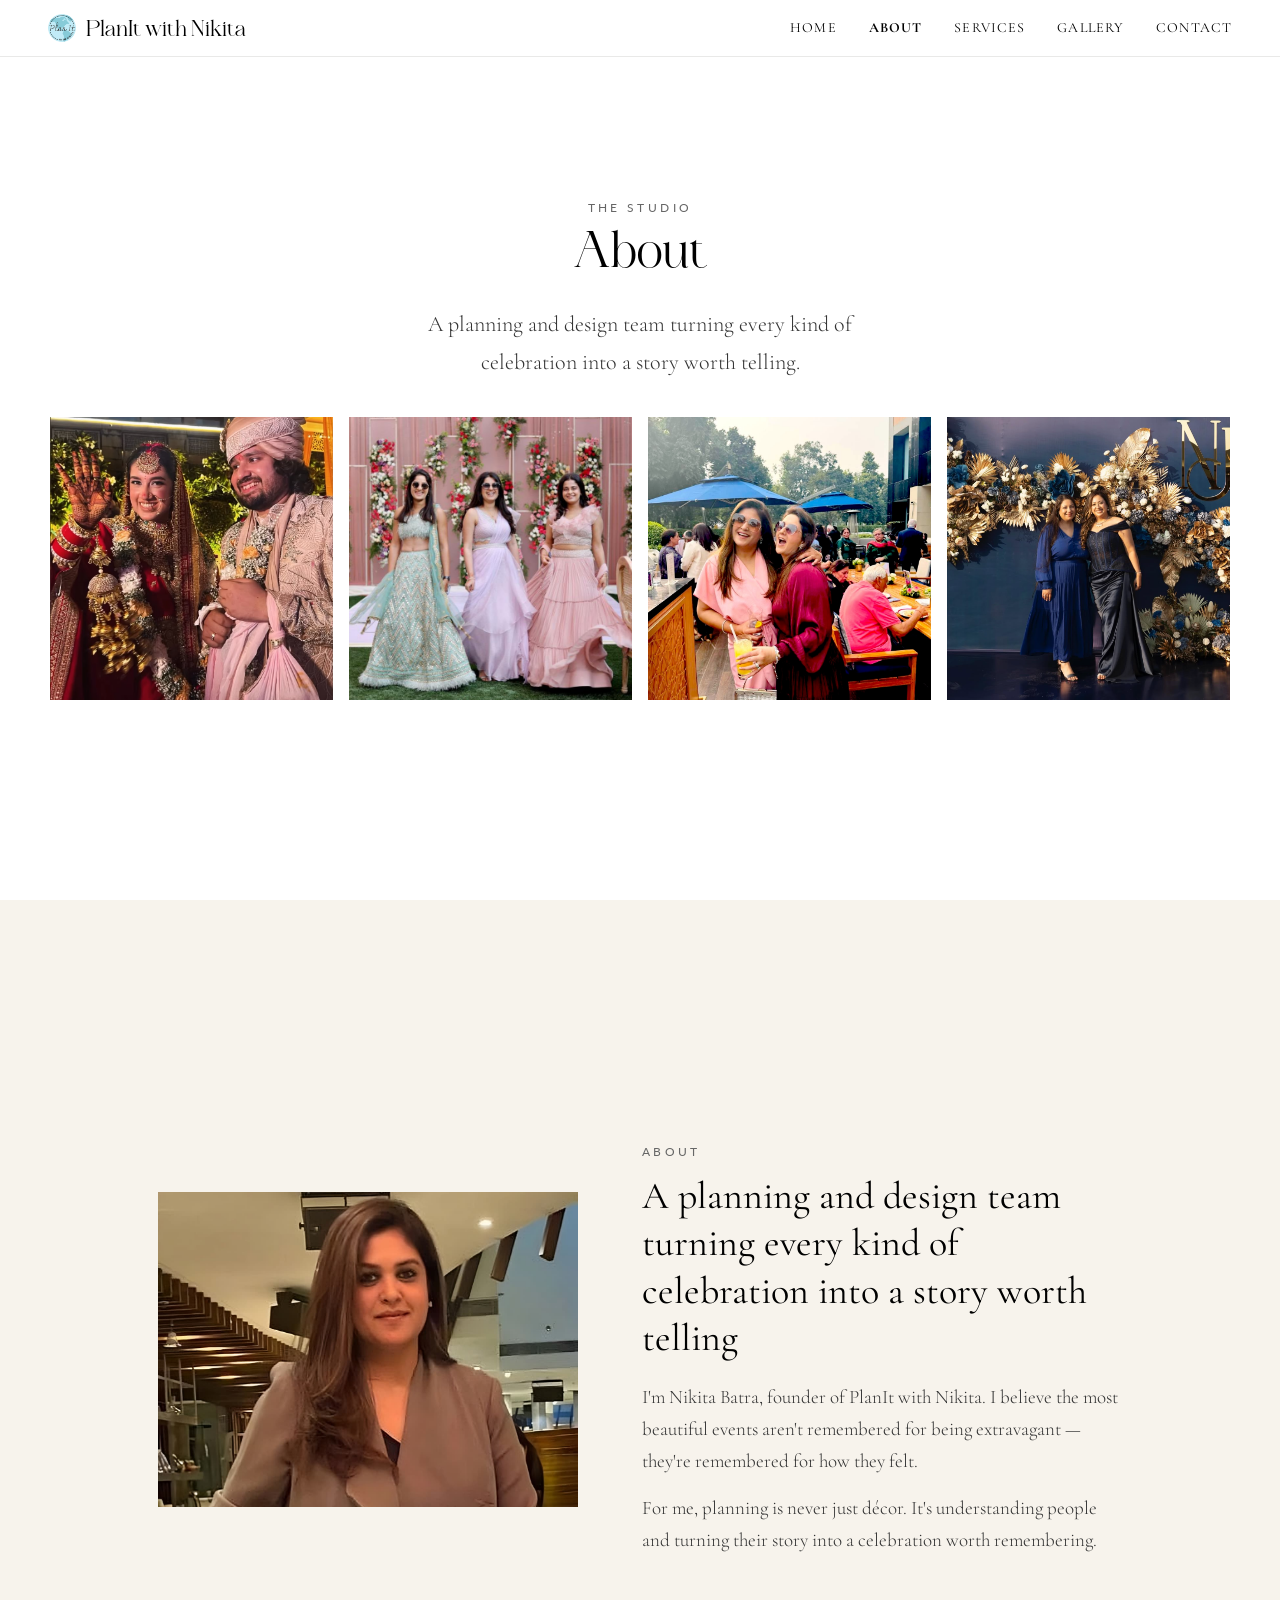
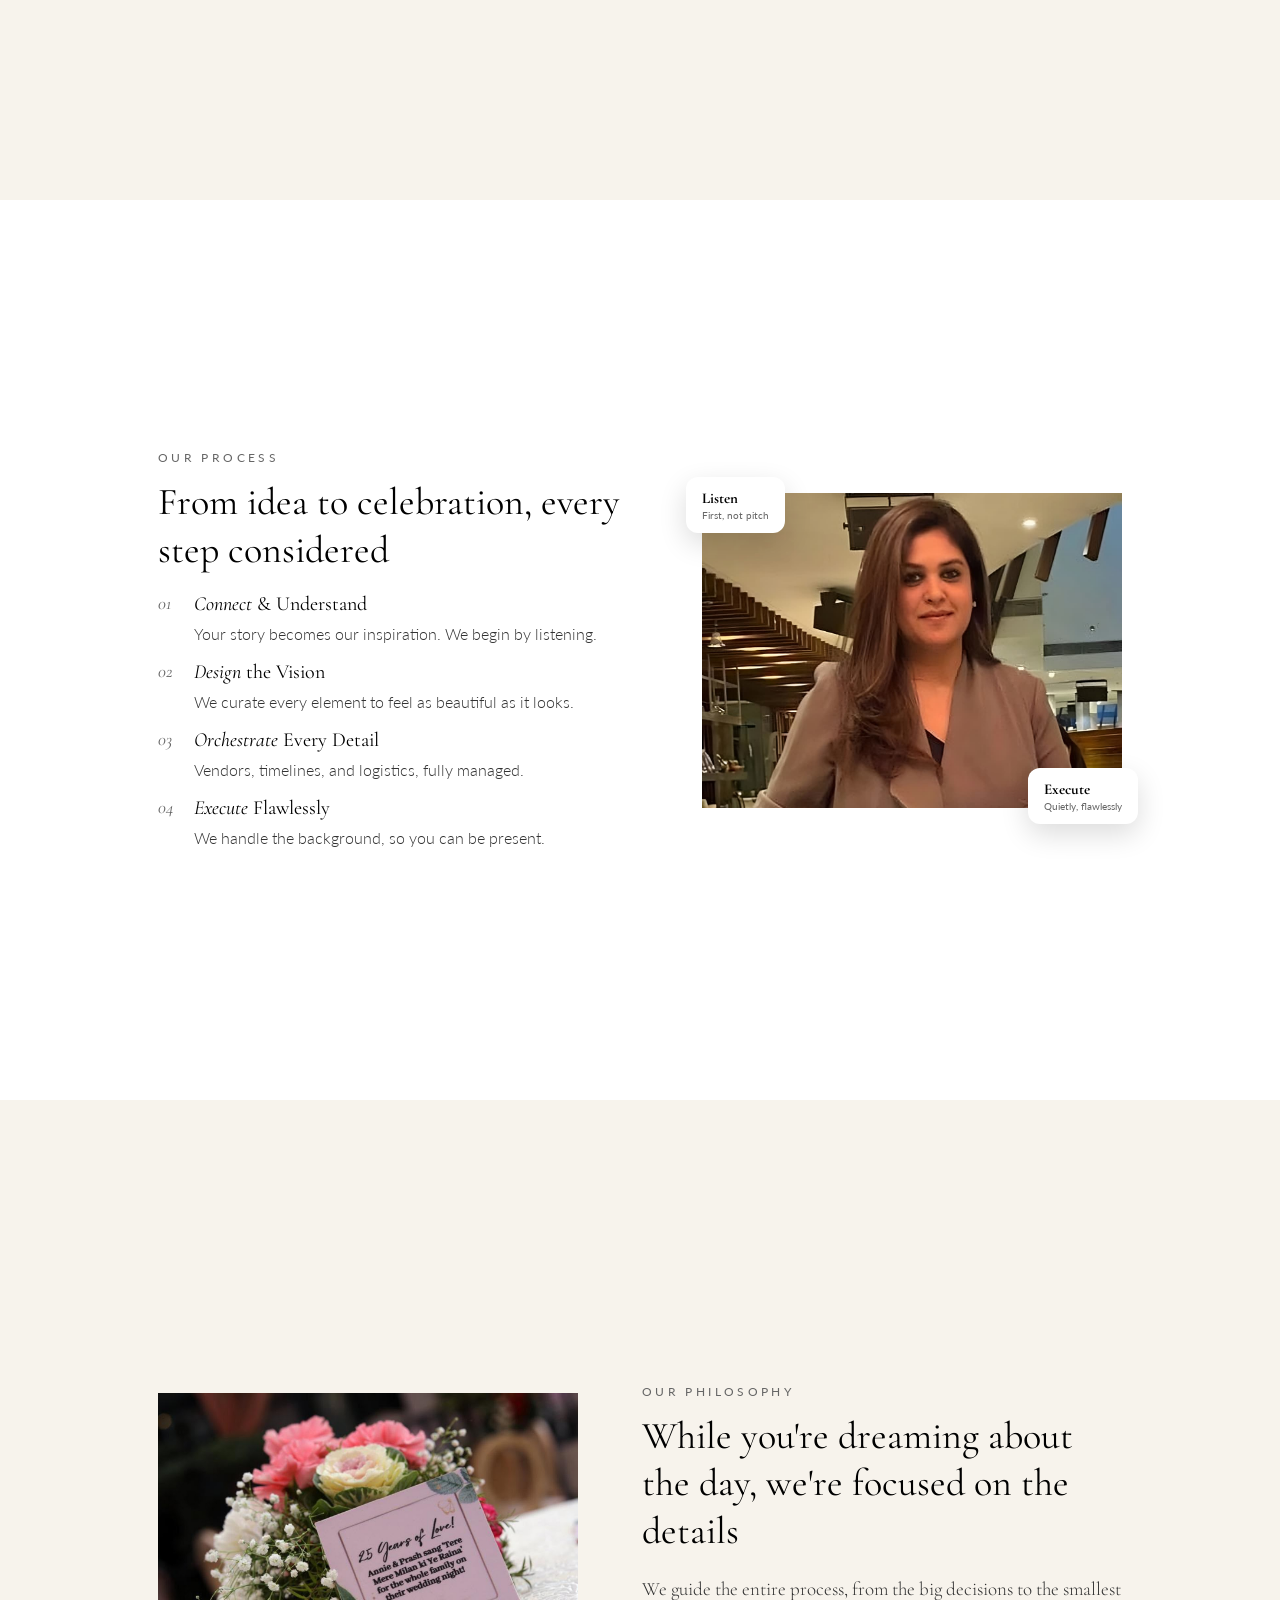
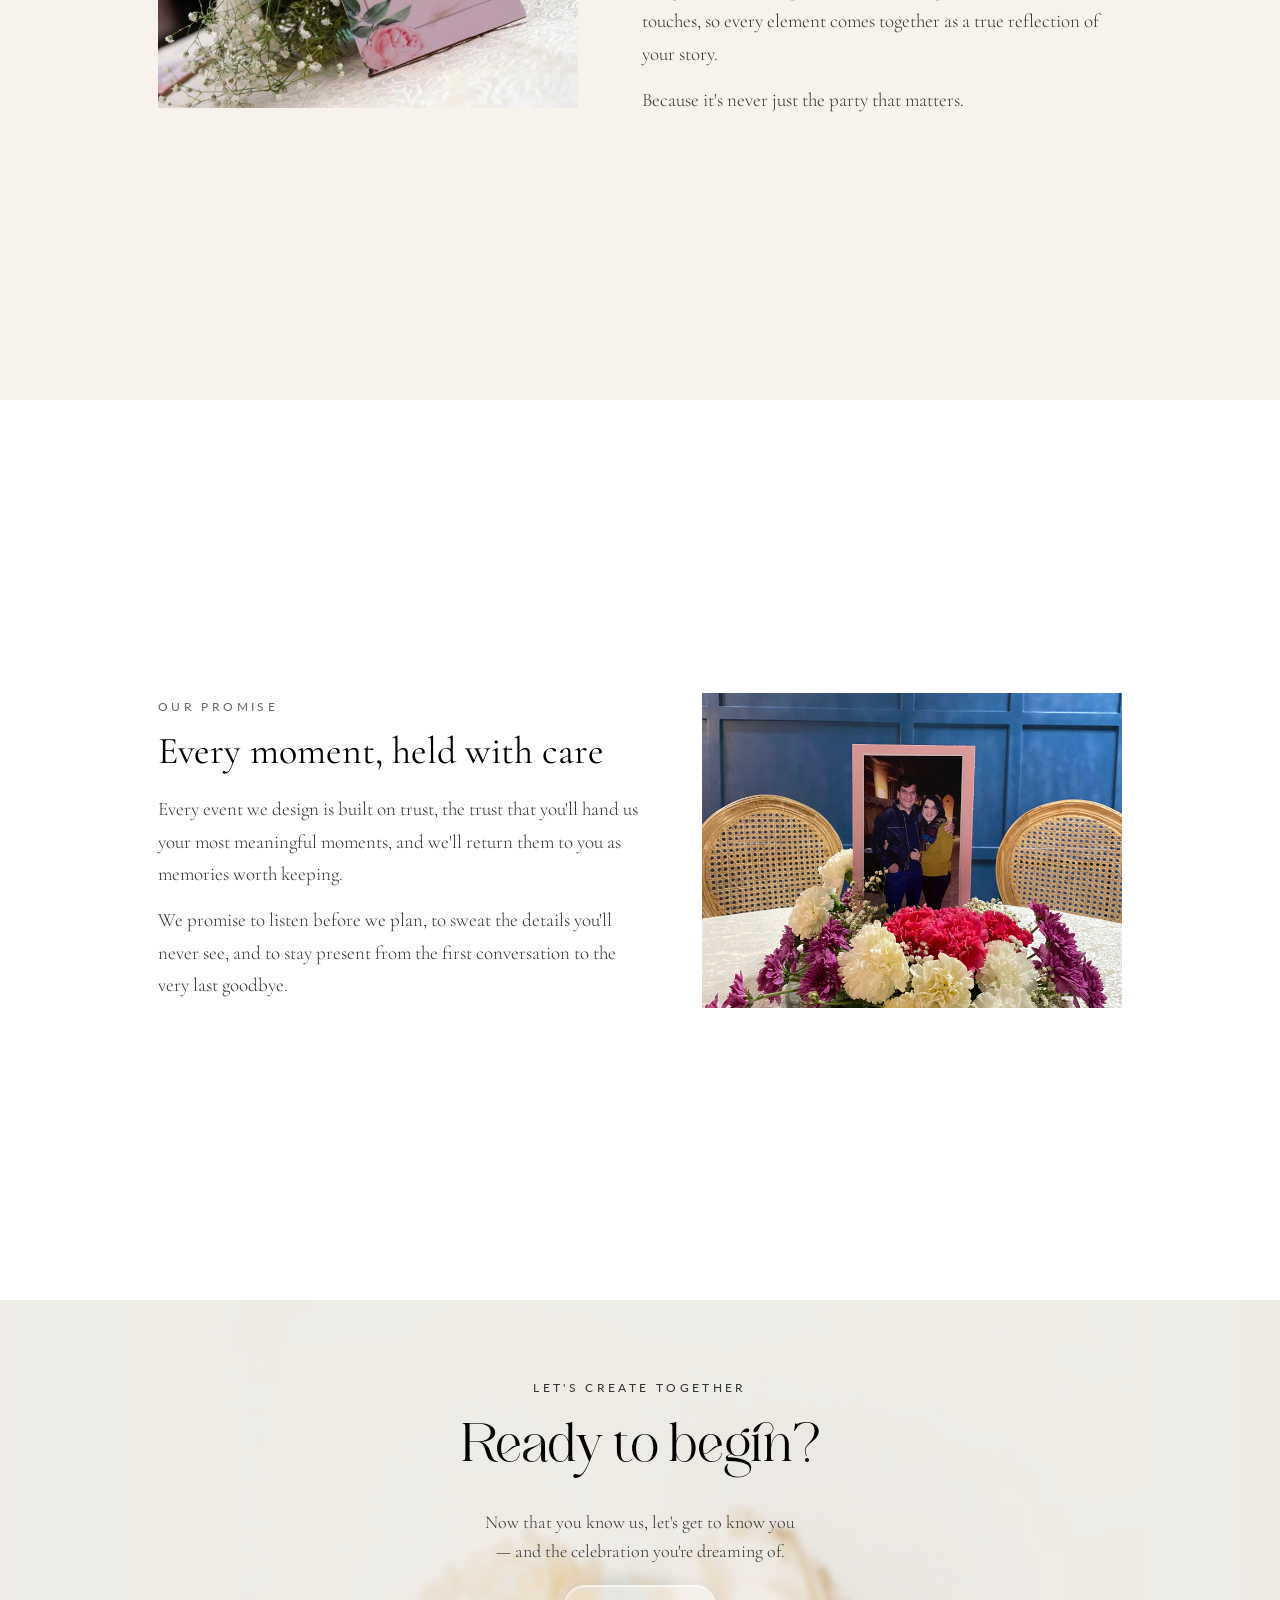
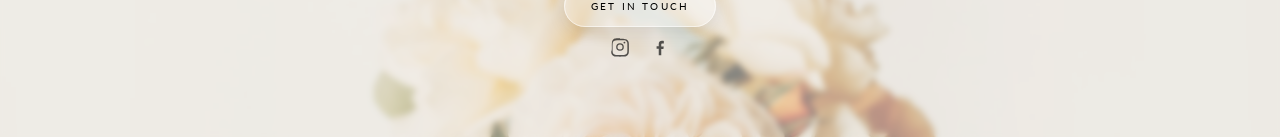
==== commit a35cf839: "Extract shared CSS, fonts, and repo hygiene cleanup - Extract the ~159 CSS rules byte-identical acro" ====
--- a/about.html
+++ b/about.html
@@ -5,353 +5,12 @@
   <meta name="viewport" content="width=device-width, initial-scale=1.0"/>
   <title>About — PlanIt with Nikita</title>
   <link href="https://fonts.googleapis.com/css2?family=Cormorant+Garamond:ital,wght@0,300;0,400;1,300;1,400&family=Lato:wght@300;400&display=swap" rel="stylesheet"/>
+  <link rel="stylesheet" href="css/base.css"/>
   <style>
-    @font-face {
-      font-family: 'Kalufonia';
-      src: url('[data-uri]') format('opentype');
-    }
-    @font-face {
-      font-family: 'PS';
-      src: url('[data-uri]') format('truetype');
-    }
-    
     :root { --ivory: #ffffff; --dark: #2B2724; --mid: #333333; --light: #666666; --card: #F7F3EC; }
-    *, *::before, *::after { box-sizing: border-box; margin: 0; padding: 0; }
-    html, body { min-height: 100%; background: var(--ivory); color: #000; font-family: 'Lato', sans-serif; }
-    body { padding-bottom: 72px; }
-    body { padding-bottom: 0 !important; padding-top: 0; }
-
-    .topbar-wrap {
-      position: fixed;
-      top: 0; left: 0; right: 0;
-      z-index: 100;
-    }
-
-    .topbar {
-      position: relative;
-      width: 100%;
-      height: 56px;
-      display: flex;
-      align-items: center;
-      justify-content: space-between;
-      padding: 0 24px;
-      background: rgba(255,255,255,0.5);
-      border-bottom: 1px solid transparent;
-    }
-
-    .topbar-logo {
-      display: flex;
-      align-items: center;
-      gap: 10px;
-      text-decoration: none;
-      color: #000;
-    }
-
-    .topbar-logo img {
-      width: 28px; height: 28px;
-      border-radius: 50%;
-      object-fit: cover;
-    }
-
-    .topbar-wordmark {
-      font-family: 'Kalufonia', 'Cormorant Garamond', serif;
-      font-size: 21px;
-      font-weight: 400;
-      letter-spacing: 0;
-      color: #000;
-      line-height: 1;
-      text-transform: none;
-      transform: translateY(4px);
-    }
-
-    .topbar-links {
-      display: none;
-      align-items: center;
-      gap: 32px;
-    }
-
-    .topbar-links a {
-      font-family: 'Cormorant Garamond', serif;
-      font-size: 14px;
-      font-weight: 400;
-      letter-spacing: 0.08em;
-      text-transform: uppercase;
-      color: #000;
-      text-decoration: none;
-      position: relative;
-    }
-    .topbar-links a.on { font-weight: 700; }
-    .topbar-links a:hover { opacity: 0.6; }
-
-    /* Mobile menu toggle */
-    .menu-toggle {
-      display: flex;
-      flex-direction: column;
-      gap: 4px;
-      width: 22px;
-      cursor: pointer;
-      background: none;
-      border: none;
-      padding: 8px;
-      margin: -8px;
-    }
-    .menu-toggle span {
-      display: block;
-      height: 1px;
-      background: var(--dark);
-      width: 100%;
-      transition: all 0.3s;
-    }
-    .menu-toggle.open span:nth-child(1) { transform: translateY(5px) rotate(45deg); }
-    .menu-toggle.open span:nth-child(2) { opacity: 0; }
-    .menu-toggle.open span:nth-child(3) { transform: translateY(-5px) rotate(-45deg); }
-
-    /* Mobile dropdown menu - flat white, full width */
-    .mobile-menu-wrap {
-      position: fixed;
-      top: 56px; left: 0; right: 0;
-      z-index: 99;
-    }
-
-    .mobile-menu {
-      width: 100%;
-      max-height: 0;
-      overflow: hidden;
-      background: #ffffff;
-      border-bottom: 1px solid rgba(43,39,36,0.10);
-      transition: max-height 0.35s cubic-bezier(0.4,0,0.2,1);
-    }
-    .mobile-menu.open { max-height: 320px; }
-
-    .mobile-menu-inner {
-      display: flex;
-      flex-direction: column;
-      padding: 8px 24px 20px;
-    }
-
-    .mobile-menu a {
-      padding: 14px 0;
-      font-family: 'Cormorant Garamond', serif;
-      font-size: 19px;
-      font-weight: 400;
-      color: #000;
-      text-decoration: none;
-      border-bottom: 1px solid rgba(43,39,36,0.08);
-    }
-    .mobile-menu a.on { opacity: 0.6; }
-    .mobile-menu a:last-child { border-bottom: none; }
-
-    @media (min-width: 768px) {
-      .topbar-links { display: flex; }
-      .menu-toggle { display: none; }
-      .topbar { padding: 0 48px; }
-    }
-    @keyframes fadeUp { from { opacity: 0; transform: translateY(16px); } to { opacity: 1; transform: translateY(0); } }
-    .fu { opacity: 0; transform: translateY(16px); transition: opacity 0.7s ease, transform 0.7s ease; }
-    .fu.is-visible { opacity: 1; transform: translateY(0); }
-    @media (prefers-reduced-motion: reduce) { .fu { opacity: 1; transform: none; transition: none; } }
-    @keyframes heroKenBurns { from { transform: scale(1) translate(0, 0); } to { transform: scale(1.08) translate(-1%, -1%); } }
-    @media (prefers-reduced-motion: reduce) { .hero-floral, .img-single-img, .page-hero-bg, .final-cta-bg { animation: none !important; } }
-    /* stagger for grouped items */
-    .process-item:nth-of-type(2) { transition-delay: 0.06s; }
-    .process-item:nth-of-type(3) { transition-delay: 0.12s; }
-    .process-item:nth-of-type(4) { transition-delay: 0.18s; }
-    .svc-grid .svc-card:nth-child(2) { transition-delay: 0.06s; }
-    .svc-grid .svc-card:nth-child(3) { transition-delay: 0.12s; }
-    .svc-grid .svc-card:nth-child(4) { transition-delay: 0.18s; }
-    .svc-grid .svc-card:nth-child(5) { transition-delay: 0.24s; }
-    .svc-grid .svc-card:nth-child(6) { transition-delay: 0.3s; }
-    em { font-style: italic; color: inherit; }
-    
-    body { padding-bottom: 72px; }
-
-    /* ── HERO ── */
-    .hero {
-      position: relative;
-      min-height: 100dvh; min-height: calc(var(--vh, 1vh) * 100);
-      display: flex;
-      flex-direction: column;
-      align-items: center;
-      justify-content: center;
-      padding: 80px 24px 40px;
-      overflow: hidden;
-      gap: 40px;
-    }
-    .hero-floral { position: absolute; inset: 0; z-index: 0; animation: heroKenBurns 26s ease-in-out infinite alternate; background: url('images/hero-1.jpg') center/cover no-repeat; }
-    .hero-glass { position: absolute; inset: 0; z-index: 1; backdrop-filter: blur(3px); -webkit-backdrop-filter: blur(3px); }
-    .hero-content { position: relative; z-index: 2; display: flex; flex-direction: column; align-items: center; width: 100%; gap: 28px; }
-
-    .logo-img { width: clamp(72px,10vh,92px); height: clamp(72px,10vh,92px); border-radius: 50%; overflow: hidden; box-shadow: 0 4px 20px rgba(0,0,0,0.12); }
-    .logo-img img { width: 100%; height: 100%; object-fit: cover; }
-
-    .hero-tagline { display: block; text-align: center; font-size: 11px; letter-spacing: 0.3em; text-transform: uppercase; color: #000; }
-
-    .hero-headline {
-      font-family: 'Kalufonia', 'Cormorant Garamond', serif;
-      font-weight: 400;
-      font-size: clamp(40px, 11vw, 64px);
-      color: #000; text-align: center; line-height: 1.1;
-    }
-
-    .hero-sub {
-      font-family: 'Cormorant Garamond', serif;
-      font-size: clamp(15px, 4vw, 19px);
-      font-weight: 300; color: #000;
-      text-align: center; line-height: 1.7; max-width: 320px;
-    }
-
-    .hero-ctas { display: flex; gap: 12px; flex-wrap: wrap; justify-content: center; }
-    .cta {
-      font-size: 10px; font-weight: 400; letter-spacing: 0.22em; text-transform: uppercase;
-      padding: 14px 26px; text-decoration: none; transition: opacity 0.2s;
-      border-radius: 100px;
-    }
-    .cta-primary { background: var(--dark); color: var(--ivory); }
-    .cta-secondary { border: 1px solid var(--dark); color: #000; }
-    .cta-glass {
-      background: rgba(255,255,255,0.32);
-      backdrop-filter: blur(16px) saturate(180%);
-      -webkit-backdrop-filter: blur(16px) saturate(180%);
-      border: 1px solid rgba(255,255,255,0.55);
-      color: #000;
-      box-shadow: 0 4px 18px rgba(43,39,36,0.10), inset 0 1px 0 rgba(255,255,255,0.7);
-    }
-    .cta-glass:hover { background: rgba(255,255,255,0.48); opacity: 1; }
-    .cta:hover { opacity: 0.75; }
-
-    .hero-scroll { position: absolute; bottom: 24px; left: 0; right: 0; width: max-content; margin: 0 auto; text-align: center; font-size: 9px; letter-spacing: 0.3em; text-transform: uppercase; color: #000; opacity: 0.45; z-index: 2; }
-    .hero-scroll.is-visible { opacity: 0.45; }
-
-    /* ── SECTION SHARED ── */
-    .section { padding: 64px 24px; max-width: 720px; margin: 0 auto; }
-    .section-tight { padding: 48px 24px; max-width: 720px; margin: 0 auto; }
-    .eyebrow { display: block; font-size: 12px; letter-spacing: 0.28em; text-transform: uppercase; color: var(--light); text-align: center; margin-bottom: 14px; }
-    .section-title { font-family: 'Cormorant Garamond', serif; font-weight: 400; font-size: clamp(24px, 6.5vw, 34px); line-height: 1.4; text-align: center; color: #000; max-width: 640px; margin: 0 auto; }
-    .section-title em { font-style: italic; }
-
-    /* ── WELCOME ── */
-    .welcome { background: var(--card); min-height: 60vh; display: flex; flex-direction: column; justify-content: center; }
-    .welcome-body { font-family: 'Cormorant Garamond', serif; font-weight: 300; font-size: clamp(17px, 4.5vw, 22px); line-height: 1.7; text-align: center; color: var(--mid); margin-top: 20px; max-width: 560px; margin-left: auto; margin-right: auto; }
-    .welcome-body em { color: #000; }
-
-    /* ── IMAGE STRIP ── */
-    .img-strip { display: grid; grid-template-columns: repeat(2, 1fr); gap: 4px; margin: 0 0 32px; }
-    .img-frame { overflow: hidden; display: block; aspect-ratio: 3/4; }
-    .img-frame img { width: 100%; height: 100%; object-fit: cover; display: block; transition: transform 0.5s ease; }
-    .img-frame:hover img { transform: scale(1.08); }
-    .img-strip .img-frame:nth-child(5) { display: none; }
-    .img-single-wrap { width: 100%; height: 280px; overflow: hidden; margin: 32px 0; }
-    .img-single-img { width: 100%; height: 100%; object-fit: cover; display: block; animation: heroKenBurns 30s ease-in-out infinite alternate; }
-
-    /* ── PROCESS NUMBERS ── */
-    .process { background: var(--ivory); }
-    .process-item { padding: 28px 0; border-top: 1px solid rgba(43,39,36,0.1); text-align: center; }
-    .process-item:last-child { border-bottom: 1px solid rgba(43,39,36,0.1); }
-    .process-num { font-family: 'Cormorant Garamond', serif; font-style: italic; font-size: 13px; color: var(--light); display: block; margin-bottom: 8px; }
-    .process-title { font-family: 'Cormorant Garamond', serif; font-size: clamp(19px,5vw,24px); color: #000; margin-bottom: 10px; }
-    .process-title em { font-style: italic; }
-    .process-desc { font-size: 13px; font-weight: 300; color: var(--mid); line-height: 1.7; max-width: 440px; margin: 0 auto; }
-
-    /* ── SERVICES TEASER ── */
-    .svc-teaser { background: var(--card); }
-    .svc-grid { display: grid; grid-template-columns: repeat(2, 1fr); gap: 12px; margin-top: 28px; }
-    .svc-card { display: flex; flex-direction: column; border: 1px solid rgba(43,39,36,0.12); border-radius: 2px; overflow: hidden; text-decoration: none; color: #000; }
-    .svc-card-img { width: 100%; aspect-ratio: 1/1; object-fit: cover; display: block; transition: transform 0.5s ease; }
-    .svc-card:hover .svc-card-img { transform: scale(1.06); }
-    .svc-card-body { display: flex; flex-direction: column; justify-content: space-between; gap: 10px; padding: 16px 14px; flex: 1; }
-    .svc-card-name { font-family: 'Cormorant Garamond', serif; font-size: clamp(17px,4.5vw,20px); font-weight: 400; line-height: 1.3; }
-    .svc-card-desc { font-size: 12px; font-weight: 300; color: var(--mid); line-height: 1.6; }
-    .svc-card-arrow { font-size: 14px; color: var(--light); align-self: flex-end; }
-    .svc-cta { text-align: center; margin-top: 28px; }
-
-    /* ── PORTFOLIO TEASER ── */
-    .port-teaser { background: var(--ivory); padding: 64px 0; }
-    .port-teaser .section-tight { padding: 0 24px 32px; }
-    .port-grid { display: grid; grid-template-columns: 1fr 1fr; gap: 3px; }
-    .port-grid .img-frame { aspect-ratio: 3/4; }
-    .port-cta { text-align: center; margin-top: 28px; padding: 0 24px; }
-
-    /* ── TESTIMONIALS ── */
-    .testimonial { background: var(--card); padding: 64px 0; }
-    .testimonial .section-tight { padding: 0 24px 32px; text-align: center; }
-    .testimonial-carousel { position: relative; max-width: 720px; margin: 0 auto; padding: 0 24px; overflow: hidden; display: flex; flex-direction: column; }
-    .testimonial-card { display: none; position: relative; background: var(--ivory); border: 1px solid rgba(43,39,36,0.08); border-radius: 2px; padding: 56px 28px 48px; text-align: center; overflow: hidden; }
-    .testimonial-card::before { content: ''; position: absolute; inset: 0; background: url('images/hero-1.jpg') center/cover no-repeat; opacity: 0.14; z-index: 0; }
-    .testimonial-card > * { position: relative; z-index: 1; }
-    .testimonial-card.active { display: flex; flex-direction: column; justify-content: center; flex: 1; }
-    .testimonial-card.slide-in-left  { animation: slideInLeft  0.45s cubic-bezier(0.16,1,0.3,1) both; }
-    .testimonial-card.slide-in-right { animation: slideInRight 0.45s cubic-bezier(0.16,1,0.3,1) both; }
-    @keyframes slideInLeft  { from { opacity: 0; transform: translateX(24px);  } to { opacity: 1; transform: translateX(0); } }
-    @keyframes slideInRight { from { opacity: 0; transform: translateX(-24px); } to { opacity: 1; transform: translateX(0); } }
-    @keyframes fadeIn { from { opacity: 0; } to { opacity: 1; } }
-    .quote-mark-open { position: absolute; top: 6px; left: 20px; font-family: 'Cormorant Garamond', serif; font-size: 88px; font-weight: 600; color: #000; opacity: 0.12; line-height: 1; pointer-events: none; }
-    .quote-mark-close { position: absolute; bottom: 6px; right: 20px; font-family: 'Cormorant Garamond', serif; font-size: 88px; font-weight: 600; color: #000; opacity: 0.12; line-height: 1; pointer-events: none; }
-    .quote-text { font-family: 'Cormorant Garamond', serif; font-style: italic; font-weight: 300; font-size: clamp(17px,4.4vw,21px); line-height: 1.6; color: #000; margin: 12px 0 20px; position: relative; }
-    .quote-author { font-size: 10px; letter-spacing: 0.2em; text-transform: uppercase; color: var(--light); position: relative; }
-    @keyframes fadeIn { from { opacity: 0; } to { opacity: 1; } }
-    .testimonial-dots { display: flex; justify-content: center; gap: 10px; margin-top: 28px; }
-    .dot {
-      width: 28px; height: 28px; border-radius: 50%;
-      border: 1px solid rgba(43,39,36,0.25);
-      background: transparent; color: var(--mid);
-      font-family: 'Lato', sans-serif; font-size: 12px;
-      display: flex; align-items: center; justify-content: center;
-      cursor: pointer; padding: 0;
-      transition: background 0.2s, color 0.2s, border-color 0.2s;
-    }
-    .dot:hover { border-color: var(--dark); }
-    .dot.active { background: var(--dark); color: var(--ivory); border-color: var(--dark); }
-
-    /* ── FINAL CTA ── */
-    .final-cta { position: relative; overflow: hidden; text-align: center; padding: 80px 24px; }
-    .final-cta-bg { position: absolute; inset: 0; z-index: 0; background-size: cover; background-position: center; animation: heroKenBurns 26s ease-in-out infinite alternate; }
-    .final-cta-glass { position: absolute; inset: 0; z-index: 1; background: rgba(245,240,232,0.55); backdrop-filter: blur(3px); -webkit-backdrop-filter: blur(3px); }
-    .final-cta-content { position: relative; z-index: 2; }
-    .final-cta-content > * { max-width: 480px; margin-left: auto; margin-right: auto; }
-    .final-cta .eyebrow { color: var(--mid); }
-    .final-cta-title { font-family: 'Kalufonia', 'Cormorant Garamond', serif; font-size: clamp(36px,9vw,52px); margin-bottom: 16px; color: #000; }
-    .final-cta-sub { font-family: 'Cormorant Garamond', serif; font-weight: 300; font-size: clamp(15px,4vw,18px); color: var(--mid); margin-bottom: 28px; max-width: 320px; margin-left: auto; margin-right: auto; line-height: 1.6; }
-    .final-cta-social { display: flex; gap: 20px; justify-content: center; margin-top: 24px; }
-    .final-cta-social a { color: rgba(0,0,0,0.65); transition: opacity 0.2s; }
-    .final-cta-social a:hover { opacity: 0.6; }
-    .final-cta-social svg { width: 20px; height: 20px; fill: currentColor; display: block; }
-
-    @media (min-width: 768px) {
-      .img-strip { grid-template-columns: repeat(5, 1fr); }
-      .img-strip .img-frame:nth-child(5) { display: block; }
-      .img-single-wrap { height: 420px; }
-      .port-grid { grid-template-columns: repeat(5, 1fr); }
-      .port-grid .img-frame:nth-child(6) { display: none; }
-      .port-grid .img-frame:nth-child(3) { order: 0; }
-      .port-grid .img-frame:nth-child(4) { order: 0; }
-      .svc-grid { grid-template-columns: repeat(2, 1fr); max-width: 640px; margin-left: auto; margin-right: auto; }
-    }
-
-    @media (max-width: 480px) {
-      .hero-glass { backdrop-filter: blur(1.5px); -webkit-backdrop-filter: blur(1.5px); }
-    }
-    /* ── LIGHTBOX ── */
-    .lb { display: none; position: fixed; inset: 0; z-index: 9999; align-items: center; justify-content: center; }
-    .lb.open { display: flex; }
-    .lb-overlay { position: absolute; inset: 0; background: rgba(0,0,0,0.92); cursor: pointer; }
-    .lb-img-wrap { position: relative; z-index: 2; max-width: 88vw; max-height: 86vh; display: flex; align-items: center; justify-content: center; border: 10px solid #fff; border-radius: 6px; overflow: hidden; box-shadow: 0 24px 80px rgba(0,0,0,0.7), 0 4px 20px rgba(0,0,0,0.5); }
-    .lb-img-wrap img { max-width: 92vw; max-height: 90vh; width: auto; height: auto; object-fit: contain; display: block; pointer-events: none; user-select: none; -webkit-user-select: none; }
-    .lb-close { position: fixed; top: 20px; right: 24px; z-index: 3; background: none; border: none; color: #fff; font-size: 26px; cursor: pointer; line-height: 1; padding: 8px; opacity: 0.75; }
-    .lb-close:hover { opacity: 1; }
     .lb-prev, .lb-next { display: none; }
-    .lb-prev:hover, .lb-next:hover { opacity: 1; }
     .lb-prev { left: 8px; }
     .lb-next { right: 8px; }
-
-    /* Latest grid mobile order: 1,2,4,3,5,6 */
-    .port-grid .img-frame:nth-child(3) { order: 4; }
-    .port-grid .img-frame:nth-child(4) { order: 3; }
-
-    /* ── IMAGE PROTECTION ── */
-    .img-frame { -webkit-user-select: none; user-select: none; }
-    .img-frame img { pointer-events: none; -webkit-user-drag: none; }
-
-  
     /* ── PAGE HERO (subpages) ── */
     .page-hero { position: relative; height: 300px; display: flex; align-items: center; justify-content: center; overflow: hidden; }
     .page-hero-bg { position: absolute; inset: 0; background-size: cover; background-position: center; animation: heroKenBurns 26s ease-in-out infinite alternate; }
@@ -361,7 +20,6 @@
     .page-hero-title { font-family: 'Cormorant Garamond', serif; font-weight: 400; font-size: clamp(30px, 8vw, 46px); color: #fff; line-height: 1.2; }
     @media (min-width: 768px) { .page-hero { height: 380px; } }
     @media (prefers-reduced-motion: reduce) { .page-hero-bg { animation: none !important; } }
-
     /* ── ABOUT: full-viewport sections, shared image+text layout ── */
     .about-fullsection {
       min-height: 100dvh;
@@ -372,7 +30,6 @@
       padding: 100px 24px;
       box-sizing: border-box;
     }
-
     /* Section 1: header + 4 images */
     .about-hero-head { text-align: center; }
     .about-title { font-family: 'Kalufonia', 'Cormorant Garamond', serif; font-weight: 400; font-size: clamp(34px, 8vw, 48px); line-height: 1.2; color: #000; text-align: center; margin: 0 auto; }
@@ -382,7 +39,6 @@
     .about-strip-card img { width: 100%; height: 100%; object-fit: cover; display: block; transition: transform 0.5s ease; }
     .about-strip-card:hover img { transform: scale(1.06); }
     @media (min-width: 768px) { .about-strip { grid-template-columns: repeat(4, 1fr); gap: 16px; } }
-
     /* Sections 2–5: shared image + text row */
     .about-row { max-width: 1180px; margin: 0 auto; width: 100%; display: flex; flex-direction: column; gap: 32px; align-items: center; }
     .about-row-img-wrap { width: 100%; max-width: 420px; }
@@ -392,7 +48,6 @@
     .about-copy { font-family: 'Cormorant Garamond', serif; font-weight: 300; font-size: clamp(16px, 4vw, 19px); line-height: 1.7; color: var(--mid); text-align: center; }
     .about-copy + .about-copy { margin-top: 14px; }
     .about-sign { display: block; font-family: 'Cormorant Garamond', serif; font-style: italic; font-weight: 300; font-size: clamp(16px, 4vw, 19px); color: #000; margin-top: 16px; }
-
     .about-process-visual { position: relative; }
     .about-process-float-chip { position: absolute; background: var(--ivory); border-radius: 12px; box-shadow: 0 10px 28px rgba(0,0,0,0.14); padding: 12px 16px; }
     .about-process-float-chip.a { top: -16px; left: -16px; }
@@ -405,9 +60,7 @@
     .about-process-step-title { font-family: 'Cormorant Garamond', serif; font-size: 20px; color: #000; margin-bottom: 6px; }
     .about-process-step-title em { font-style: italic; }
     .about-process-step-desc { display: block; font-size: 16px; font-weight: 300; color: var(--mid); line-height: 1.5; margin-top: 0; }
-
     .about-fullsection.tinted { background: var(--card); }
-
     @media (min-width: 768px) {
       .about-row { flex-direction: row; text-align: left; align-items: center; justify-content: center; gap: 64px; }
       .about-row.reverse { flex-direction: row-reverse; }
@@ -417,7 +70,6 @@
       .about-row-text .eyebrow { text-align: left; }
       .about-process-list { text-align: left; }
     }
-
     /* ── SERVICE DETAIL (services page) ── */
     .svc-detail-list { max-width: 1040px; margin: 0 auto; }
     .svc-detail { display: flex; flex-direction: column; border-top: 1px solid rgba(43,39,36,0.1); }
@@ -447,13 +99,11 @@
       .svc-detail-text { flex: 1; display: flex; flex-direction: column; justify-content: center; padding: 56px 64px; text-align: left; }
       .svc-detail-desc, .svc-detail-examples { margin-left: 0; margin-right: 0; }
     }
-
     /* ── PORTFOLIO GALLERY ── */
     .gallery-label { text-align: center; font-size: 11px; letter-spacing: 0.22em; text-transform: uppercase; color: var(--light); margin: 44px 0 16px; }
     .gallery-grid { display: grid; grid-template-columns: repeat(2, 1fr); gap: 4px; max-width: 1040px; margin: 0 auto; }
     .gallery-grid .img-frame { aspect-ratio: 3/4; }
     @media (min-width: 768px) { .gallery-grid { grid-template-columns: repeat(3, 1fr); } }
-
     /* ── CONTACT ── */
     .contact-section { padding: 56px 24px 24px; max-width: 480px; margin: 0 auto; text-align: center; }
     .contact-info-list { display: flex; flex-direction: column; gap: 22px; margin: 32px 0 8px; }
@@ -476,7 +126,6 @@
     .form-row input:focus, .form-row select:focus, .form-row textarea:focus { border-color: #000; }
     .form-row textarea { resize: vertical; min-height: 90px; font-family: 'Cormorant Garamond', serif; font-size: 17px; }
     .form-submit { margin-top: 8px; align-self: center; border: none; cursor: pointer; }
-
   </style>
 </head>
 <body>
@@ -655,7 +304,7 @@
       <a href="https://instagram.com/planitwithnikita" aria-label="Instagram" target="_blank" rel="noopener">
         <svg viewBox="0 0 24 24"><path d="M12 2.2c3.2 0 3.6 0 4.85.07 1.17.06 1.97.24 2.43.41a4.92 4.92 0 0 1 1.77 1.15 4.92 4.92 0 0 1 1.15 1.77c.17.46.35 1.26.41 2.43.06 1.25.07 1.65.07 4.85s0 3.6-.07 4.85c-.06 1.17-.24 1.97-.41 2.43a4.92 4.92 0 0 1-1.15 1.77 4.92 4.92 0 0 1-1.77 1.15c-.46.17-1.26.35-2.43.41-1.25.06-1.65.07-4.85.07s-3.6 0-4.85-.07c-1.17-.06-1.97-.24-2.43-.41a4.92 4.92 0 0 1-1.77-1.15 4.92 4.92 0 0 1-1.15-1.77c-.17-.46-.35-1.26-.41-2.43C2.2 15.6 2.2 15.2 2.2 12s0-3.6.07-4.85c.06-1.17.24-1.97.41-2.43A4.92 4.92 0 0 1 3.83 3 4.92 4.92 0 0 1 5.6 1.85c.46-.17 1.26-.35 2.43-.41C9.28 1.38 9.68 1.37 12 1.37Zm0 1.8c-3.16 0-3.53 0-4.77.07-.95.04-1.47.2-1.81.34a3.13 3.13 0 0 0-1.14.74 3.13 3.13 0 0 0-.74 1.14c-.13.34-.3.86-.34 1.81C3.13 9.14 3.13 9.5 3.13 12.67s0 3.53.07 4.77c.04.95.2 1.47.34 1.81.16.42.38.78.74 1.14.36.36.72.58 1.14.74.34.13.86.3 1.81.34 1.24.06 1.6.07 4.77.07s3.53 0 4.77-.07c.95-.04 1.47-.2 1.81-.34a3.13 3.13 0 0 0 1.14-.74c.36-.36.58-.72.74-1.14.13-.34.3-.86.34-1.81.06-1.24.07-1.6.07-4.77s0-3.53-.07-4.77c-.04-.95-.2-1.47-.34-1.81a3.13 3.13 0 0 0-.74-1.14 3.13 3.13 0 0 0-1.14-.74c-.34-.13-.86-.3-1.81-.34C15.53 4 15.16 4 12 4Z"/><path d="M12 7.4a4.6 4.6 0 1 0 0 9.2 4.6 4.6 0 0 0 0-9.2Zm0 7.6a3 3 0 1 1 0-6 3 3 0 0 1 0 6Z"/><circle cx="17.3" cy="6.7" r="1.1"/></svg>
       </a>
-      <a href="https://facebook.com/planitwithnikita" aria-label="Facebook" target="_blank" rel="noopener">
+      <a href="https://www.facebook.com/profile.php?id=100063970723044" aria-label="Facebook" target="_blank" rel="noopener">
         <svg viewBox="0 0 24 24"><path d="M13.5 21.9v-7.6h2.6l.4-3h-3v-1.9c0-.9.25-1.5 1.55-1.5h1.55V4.7c-.27-.04-1.2-.12-2.28-.12-2.26 0-3.82 1.38-3.82 3.9v2.7H7.9v3h2.6v7.6h3Z"/></svg>
       </a>
     </div>
--- a/css/base.css
+++ b/css/base.css
@@ -0,0 +1,468 @@
+/* Shared base styles for PlanIt with Nikita — common across all pages */
+
+    @font-face {
+      font-family: 'Kalufonia';
+      src: url('../fonts/Kalufonia-Regular.otf') format('opentype');
+    }
+
+    @font-face {
+      font-family: 'PS';
+      src: url('../fonts/PS.ttf') format('truetype');
+    }
+
+    *, *::before, *::after { box-sizing: border-box; margin: 0; padding: 0; }
+
+    html, body { min-height: 100%; background: var(--ivory); color: #000; font-family: 'Lato', sans-serif; }
+
+    body { padding-bottom: 72px; }
+
+    body { padding-bottom: 0 !important; padding-top: 0; }
+
+    .topbar-wrap {
+      position: fixed;
+      top: 0; left: 0; right: 0;
+      z-index: 100;
+    }
+
+    .topbar {
+      position: relative;
+      width: 100%;
+      height: 56px;
+      display: flex;
+      align-items: center;
+      justify-content: space-between;
+      padding: 0 24px;
+      background: rgba(255,255,255,0.5);
+      border-bottom: 1px solid transparent;
+    }
+
+    .topbar-logo {
+      display: flex;
+      align-items: center;
+      gap: 10px;
+      text-decoration: none;
+      color: #000;
+    }
+
+    .topbar-logo img {
+      width: 28px; height: 28px;
+      border-radius: 50%;
+      object-fit: cover;
+    }
+
+    .topbar-wordmark {
+      font-family: 'Kalufonia', 'Cormorant Garamond', serif;
+      font-size: 21px;
+      font-weight: 400;
+      letter-spacing: 0;
+      color: #000;
+      line-height: 1;
+      text-transform: none;
+      transform: translateY(4px);
+    }
+
+    .topbar-links {
+      display: none;
+      align-items: center;
+      gap: 32px;
+    }
+
+    .topbar-links a {
+      font-family: 'Cormorant Garamond', serif;
+      font-size: 14px;
+      font-weight: 400;
+      letter-spacing: 0.08em;
+      text-transform: uppercase;
+      color: #000;
+      text-decoration: none;
+      position: relative;
+    }
+
+    .topbar-links a.on { font-weight: 700; }
+
+    .topbar-links a:hover { opacity: 0.6; }
+
+    /* Mobile menu toggle */
+
+    .menu-toggle {
+      display: flex;
+      flex-direction: column;
+      gap: 4px;
+      width: 22px;
+      cursor: pointer;
+      background: none;
+      border: none;
+      padding: 8px;
+      margin: -8px;
+    }
+
+    .menu-toggle span {
+      display: block;
+      height: 1px;
+      background: var(--dark);
+      width: 100%;
+      transition: all 0.3s;
+    }
+
+    .menu-toggle.open span:nth-child(1) { transform: translateY(5px) rotate(45deg); }
+
+    .menu-toggle.open span:nth-child(2) { opacity: 0; }
+
+    .menu-toggle.open span:nth-child(3) { transform: translateY(-5px) rotate(-45deg); }
+
+    /* Mobile dropdown menu - flat white, full width */
+
+    .mobile-menu-wrap {
+      position: fixed;
+      top: 56px; left: 0; right: 0;
+      z-index: 99;
+    }
+
+    .mobile-menu {
+      width: 100%;
+      max-height: 0;
+      overflow: hidden;
+      background: #ffffff;
+      border-bottom: 1px solid rgba(43,39,36,0.10);
+      transition: max-height 0.35s cubic-bezier(0.4,0,0.2,1);
+    }
+
+    .mobile-menu.open { max-height: 320px; }
+
+    .mobile-menu-inner {
+      display: flex;
+      flex-direction: column;
+      padding: 8px 24px 20px;
+    }
+
+    .mobile-menu a {
+      padding: 14px 0;
+      font-family: 'Cormorant Garamond', serif;
+      font-size: 19px;
+      font-weight: 400;
+      color: #000;
+      text-decoration: none;
+      border-bottom: 1px solid rgba(43,39,36,0.08);
+    }
+
+    .mobile-menu a.on { opacity: 0.6; }
+
+    .mobile-menu a:last-child { border-bottom: none; }
+
+    @media (min-width: 768px) {
+      .topbar-links { display: flex; }
+      .menu-toggle { display: none; }
+      .topbar { padding: 0 48px; }
+    }
+
+    @keyframes fadeUp { from { opacity: 0; transform: translateY(16px); } to { opacity: 1; transform: translateY(0); } }
+
+    .fu { opacity: 0; transform: translateY(16px); transition: opacity 0.7s ease, transform 0.7s ease; }
+
+    .fu.is-visible { opacity: 1; transform: translateY(0); }
+
+    @media (prefers-reduced-motion: reduce) { .fu { opacity: 1; transform: none; transition: none; } }
+
+    @keyframes heroKenBurns { from { transform: scale(1) translate(0, 0); } to { transform: scale(1.08) translate(-1%, -1%); } }
+
+    @media (prefers-reduced-motion: reduce) { .hero-floral, .img-single-img, .page-hero-bg, .final-cta-bg { animation: none !important; } }
+
+    /* stagger for grouped items */
+
+    .process-item:nth-of-type(2) { transition-delay: 0.06s; }
+
+    .process-item:nth-of-type(3) { transition-delay: 0.12s; }
+
+    .process-item:nth-of-type(4) { transition-delay: 0.18s; }
+
+    .svc-grid .svc-card:nth-child(2) { transition-delay: 0.06s; }
+
+    .svc-grid .svc-card:nth-child(3) { transition-delay: 0.12s; }
+
+    .svc-grid .svc-card:nth-child(4) { transition-delay: 0.18s; }
+
+    .svc-grid .svc-card:nth-child(5) { transition-delay: 0.24s; }
+
+    .svc-grid .svc-card:nth-child(6) { transition-delay: 0.3s; }
+
+    em { font-style: italic; color: inherit; }
+
+    body { padding-bottom: 72px; }
+
+    /* ── HERO ── */
+
+    .hero {
+      position: relative;
+      min-height: 100dvh; min-height: calc(var(--vh, 1vh) * 100);
+      display: flex;
+      flex-direction: column;
+      align-items: center;
+      justify-content: center;
+      padding: 80px 24px 40px;
+      overflow: hidden;
+      gap: 40px;
+    }
+
+    .hero-floral { position: absolute; inset: 0; z-index: 0; animation: heroKenBurns 26s ease-in-out infinite alternate; background: url('../images/hero-1.jpg') center/cover no-repeat; }
+
+    .hero-glass { position: absolute; inset: 0; z-index: 1; backdrop-filter: blur(3px); -webkit-backdrop-filter: blur(3px); }
+
+    .hero-content { position: relative; z-index: 2; display: flex; flex-direction: column; align-items: center; width: 100%; gap: 28px; }
+
+    .logo-img { width: clamp(72px,10vh,92px); height: clamp(72px,10vh,92px); border-radius: 50%; overflow: hidden; box-shadow: 0 4px 20px rgba(0,0,0,0.12); }
+
+    .logo-img img { width: 100%; height: 100%; object-fit: cover; }
+
+    .hero-tagline { display: block; text-align: center; font-size: 11px; letter-spacing: 0.3em; text-transform: uppercase; color: #000; }
+
+    .hero-headline {
+      font-family: 'Kalufonia', 'Cormorant Garamond', serif;
+      font-weight: 400;
+      font-size: clamp(40px, 11vw, 64px);
+      color: #000; text-align: center; line-height: 1.1;
+    }
+
+    .hero-sub {
+      font-family: 'Cormorant Garamond', serif;
+      font-size: clamp(15px, 4vw, 19px);
+      font-weight: 300; color: #000;
+      text-align: center; line-height: 1.7; max-width: 320px;
+    }
+
+    .hero-ctas { display: flex; gap: 12px; flex-wrap: wrap; justify-content: center; }
+
+    .cta {
+      font-size: 10px; font-weight: 400; letter-spacing: 0.22em; text-transform: uppercase;
+      padding: 14px 26px; text-decoration: none; transition: opacity 0.2s;
+      border-radius: 100px;
+    }
+
+    .cta-primary { background: var(--dark); color: var(--ivory); }
+
+    .cta-secondary { border: 1px solid var(--dark); color: #000; }
+
+    .cta-glass {
+      background: rgba(255,255,255,0.32);
+      backdrop-filter: blur(16px) saturate(180%);
+      -webkit-backdrop-filter: blur(16px) saturate(180%);
+      border: 1px solid rgba(255,255,255,0.55);
+      color: #000;
+      box-shadow: 0 4px 18px rgba(43,39,36,0.10), inset 0 1px 0 rgba(255,255,255,0.7);
+    }
+
+    .cta-glass:hover { background: rgba(255,255,255,0.48); opacity: 1; }
+
+    .cta:hover { opacity: 0.75; }
+
+    .hero-scroll { position: absolute; bottom: 24px; left: 0; right: 0; width: max-content; margin: 0 auto; text-align: center; font-size: 9px; letter-spacing: 0.3em; text-transform: uppercase; color: #000; opacity: 0.45; z-index: 2; }
+
+    .hero-scroll.is-visible { opacity: 0.45; }
+
+    /* ── SECTION SHARED ── */
+
+    .section { padding: 64px 24px; max-width: 720px; margin: 0 auto; }
+
+    .section-tight { padding: 48px 24px; max-width: 720px; margin: 0 auto; }
+
+    .eyebrow { display: block; font-size: 12px; letter-spacing: 0.28em; text-transform: uppercase; color: var(--light); text-align: center; margin-bottom: 14px; }
+
+    .section-title { font-family: 'Cormorant Garamond', serif; font-weight: 400; font-size: clamp(24px, 6.5vw, 34px); line-height: 1.4; text-align: center; color: #000; max-width: 640px; margin: 0 auto; }
+
+    .section-title em { font-style: italic; }
+
+    /* ── WELCOME ── */
+
+    .welcome { background: var(--card); min-height: 60vh; display: flex; flex-direction: column; justify-content: center; }
+
+    .welcome-body { font-family: 'Cormorant Garamond', serif; font-weight: 300; font-size: clamp(17px, 4.5vw, 22px); line-height: 1.7; text-align: center; color: var(--mid); margin-top: 20px; max-width: 560px; margin-left: auto; margin-right: auto; }
+
+    .welcome-body em { color: #000; }
+
+    /* ── IMAGE STRIP ── */
+
+    .img-strip { display: grid; grid-template-columns: repeat(2, 1fr); gap: 4px; margin: 0 0 32px; }
+
+    .img-frame { overflow: hidden; display: block; aspect-ratio: 3/4; }
+
+    .img-frame img { width: 100%; height: 100%; object-fit: cover; display: block; transition: transform 0.5s ease; }
+
+    .img-frame:hover img { transform: scale(1.08); }
+
+    .img-strip .img-frame:nth-child(5) { display: none; }
+
+    .img-single-wrap { width: 100%; height: 280px; overflow: hidden; margin: 32px 0; }
+
+    .img-single-img { width: 100%; height: 100%; object-fit: cover; display: block; animation: heroKenBurns 30s ease-in-out infinite alternate; }
+
+    /* ── PROCESS NUMBERS ── */
+
+    .process { background: var(--ivory); }
+
+    .process-item { padding: 28px 0; border-top: 1px solid rgba(43,39,36,0.1); text-align: center; }
+
+    .process-item:last-child { border-bottom: 1px solid rgba(43,39,36,0.1); }
+
+    .process-num { font-family: 'Cormorant Garamond', serif; font-style: italic; font-size: 13px; color: var(--light); display: block; margin-bottom: 8px; }
+
+    .process-title { font-family: 'Cormorant Garamond', serif; font-size: clamp(19px,5vw,24px); color: #000; margin-bottom: 10px; }
+
+    .process-title em { font-style: italic; }
+
+    .process-desc { font-size: 13px; font-weight: 300; color: var(--mid); line-height: 1.7; max-width: 440px; margin: 0 auto; }
+
+    /* ── SERVICES TEASER ── */
+
+    .svc-teaser { background: var(--card); }
+
+    .svc-grid { display: grid; grid-template-columns: repeat(2, 1fr); gap: 12px; margin-top: 28px; }
+
+    .svc-card { display: flex; flex-direction: column; border: 1px solid rgba(43,39,36,0.12); border-radius: 2px; overflow: hidden; text-decoration: none; color: #000; }
+
+    .svc-card-img { width: 100%; aspect-ratio: 1/1; object-fit: cover; display: block; transition: transform 0.5s ease; }
+
+    .svc-card:hover .svc-card-img { transform: scale(1.06); }
+
+    .svc-card-body { display: flex; flex-direction: column; justify-content: space-between; gap: 10px; padding: 16px 14px; flex: 1; }
+
+    .svc-card-name { font-family: 'Cormorant Garamond', serif; font-size: clamp(17px,4.5vw,20px); font-weight: 400; line-height: 1.3; }
+
+    .svc-card-desc { font-size: 12px; font-weight: 300; color: var(--mid); line-height: 1.6; }
+
+    .svc-card-arrow { font-size: 14px; color: var(--light); align-self: flex-end; }
+
+    .svc-cta { text-align: center; margin-top: 28px; }
+
+    /* ── PORTFOLIO TEASER ── */
+
+    .port-teaser { background: var(--ivory); padding: 64px 0; }
+
+    .port-teaser .section-tight { padding: 0 24px 32px; }
+
+    .port-grid { display: grid; grid-template-columns: 1fr 1fr; gap: 3px; }
+
+    .port-grid .img-frame { aspect-ratio: 3/4; }
+
+    .port-cta { text-align: center; margin-top: 28px; padding: 0 24px; }
+
+    /* ── TESTIMONIALS ── */
+
+    .testimonial { background: var(--card); padding: 64px 0; }
+
+    .testimonial .section-tight { padding: 0 24px 32px; text-align: center; }
+
+    .testimonial-carousel { position: relative; max-width: 720px; margin: 0 auto; padding: 0 24px; overflow: hidden; display: flex; flex-direction: column; }
+
+    .testimonial-card { display: none; position: relative; background: var(--ivory); border: 1px solid rgba(43,39,36,0.08); border-radius: 2px; padding: 56px 28px 48px; text-align: center; overflow: hidden; }
+
+    .testimonial-card::before { content: ''; position: absolute; inset: 0; background: url('../images/hero-1.jpg') center/cover no-repeat; opacity: 0.14; z-index: 0; }
+
+    .testimonial-card > * { position: relative; z-index: 1; }
+
+    .testimonial-card.active { display: flex; flex-direction: column; justify-content: center; flex: 1; }
+
+    .testimonial-card.slide-in-left  { animation: slideInLeft  0.45s cubic-bezier(0.16,1,0.3,1) both; }
+
+    .testimonial-card.slide-in-right { animation: slideInRight 0.45s cubic-bezier(0.16,1,0.3,1) both; }
+
+    @keyframes slideInLeft  { from { opacity: 0; transform: translateX(24px);  } to { opacity: 1; transform: translateX(0); } }
+
+    @keyframes slideInRight { from { opacity: 0; transform: translateX(-24px); } to { opacity: 1; transform: translateX(0); } }
+
+    @keyframes fadeIn { from { opacity: 0; } to { opacity: 1; } }
+
+    .quote-mark-open { position: absolute; top: 6px; left: 20px; font-family: 'Cormorant Garamond', serif; font-size: 88px; font-weight: 600; color: #000; opacity: 0.12; line-height: 1; pointer-events: none; }
+
+    .quote-mark-close { position: absolute; bottom: 6px; right: 20px; font-family: 'Cormorant Garamond', serif; font-size: 88px; font-weight: 600; color: #000; opacity: 0.12; line-height: 1; pointer-events: none; }
+
+    .quote-text { font-family: 'Cormorant Garamond', serif; font-style: italic; font-weight: 300; font-size: clamp(17px,4.4vw,21px); line-height: 1.6; color: #000; margin: 12px 0 20px; position: relative; }
+
+    .quote-author { font-size: 10px; letter-spacing: 0.2em; text-transform: uppercase; color: var(--light); position: relative; }
+
+    @keyframes fadeIn { from { opacity: 0; } to { opacity: 1; } }
+
+    .testimonial-dots { display: flex; justify-content: center; gap: 10px; margin-top: 28px; }
+
+    .dot {
+      width: 28px; height: 28px; border-radius: 50%;
+      border: 1px solid rgba(43,39,36,0.25);
+      background: transparent; color: var(--mid);
+      font-family: 'Lato', sans-serif; font-size: 12px;
+      display: flex; align-items: center; justify-content: center;
+      cursor: pointer; padding: 0;
+      transition: background 0.2s, color 0.2s, border-color 0.2s;
+    }
+
+    .dot:hover { border-color: var(--dark); }
+
+    .dot.active { background: var(--dark); color: var(--ivory); border-color: var(--dark); }
+
+    /* ── FINAL CTA ── */
+
+    .final-cta { position: relative; overflow: hidden; text-align: center; padding: 80px 24px; }
+
+    .final-cta-bg { position: absolute; inset: 0; z-index: 0; background-size: cover; background-position: center; animation: heroKenBurns 26s ease-in-out infinite alternate; }
+
+    .final-cta-glass { position: absolute; inset: 0; z-index: 1; background: rgba(245,240,232,0.55); backdrop-filter: blur(3px); -webkit-backdrop-filter: blur(3px); }
+
+    .final-cta-content { position: relative; z-index: 2; }
+
+    .final-cta-content > * { max-width: 480px; margin-left: auto; margin-right: auto; }
+
+    .final-cta .eyebrow { color: var(--mid); }
+
+    .final-cta-title { font-family: 'Kalufonia', 'Cormorant Garamond', serif; font-size: clamp(36px,9vw,52px); margin-bottom: 16px; color: #000; }
+
+    .final-cta-sub { font-family: 'Cormorant Garamond', serif; font-weight: 300; font-size: clamp(15px,4vw,18px); color: var(--mid); margin-bottom: 28px; max-width: 320px; margin-left: auto; margin-right: auto; line-height: 1.6; }
+
+    .final-cta-social { display: flex; gap: 20px; justify-content: center; margin-top: 24px; }
+
+    .final-cta-social a { color: rgba(0,0,0,0.65); transition: opacity 0.2s; }
+
+    .final-cta-social a:hover { opacity: 0.6; }
+
+    .final-cta-social svg { width: 20px; height: 20px; fill: currentColor; display: block; }
+
+    @media (min-width: 768px) {
+      .img-strip { grid-template-columns: repeat(5, 1fr); }
+      .img-strip .img-frame:nth-child(5) { display: block; }
+      .img-single-wrap { height: 420px; }
+      .port-grid { grid-template-columns: repeat(5, 1fr); }
+      .port-grid .img-frame:nth-child(6) { display: none; }
+      .port-grid .img-frame:nth-child(3) { order: 0; }
+      .port-grid .img-frame:nth-child(4) { order: 0; }
+      .svc-grid { grid-template-columns: repeat(2, 1fr); max-width: 640px; margin-left: auto; margin-right: auto; }
+    }
+
+    @media (max-width: 480px) {
+      .hero-glass { backdrop-filter: blur(1.5px); -webkit-backdrop-filter: blur(1.5px); }
+    }
+
+    /* ── LIGHTBOX ── */
+
+    .lb { display: none; position: fixed; inset: 0; z-index: 9999; align-items: center; justify-content: center; }
+
+    .lb.open { display: flex; }
+
+    .lb-overlay { position: absolute; inset: 0; background: rgba(0,0,0,0.92); cursor: pointer; }
+
+    .lb-img-wrap { position: relative; z-index: 2; max-width: 88vw; max-height: 86vh; display: flex; align-items: center; justify-content: center; border: 10px solid #fff; border-radius: 6px; overflow: hidden; box-shadow: 0 24px 80px rgba(0,0,0,0.7), 0 4px 20px rgba(0,0,0,0.5); }
+
+    .lb-img-wrap img { max-width: 92vw; max-height: 90vh; width: auto; height: auto; object-fit: contain; display: block; pointer-events: none; user-select: none; -webkit-user-select: none; }
+
+    .lb-close { position: fixed; top: 20px; right: 24px; z-index: 3; background: none; border: none; color: #fff; font-size: 26px; cursor: pointer; line-height: 1; padding: 8px; opacity: 0.75; }
+
+    .lb-close:hover { opacity: 1; }
+
+    .lb-prev:hover, .lb-next:hover { opacity: 1; }
+
+    /* Latest grid mobile order: 1,2,4,3,5,6 */
+
+    .port-grid .img-frame:nth-child(3) { order: 4; }
+
+    .port-grid .img-frame:nth-child(4) { order: 3; }
+
+    /* ── IMAGE PROTECTION ── */
+
+    .img-frame { -webkit-user-select: none; user-select: none; }
+
+    .img-frame img { pointer-events: none; -webkit-user-drag: none; }
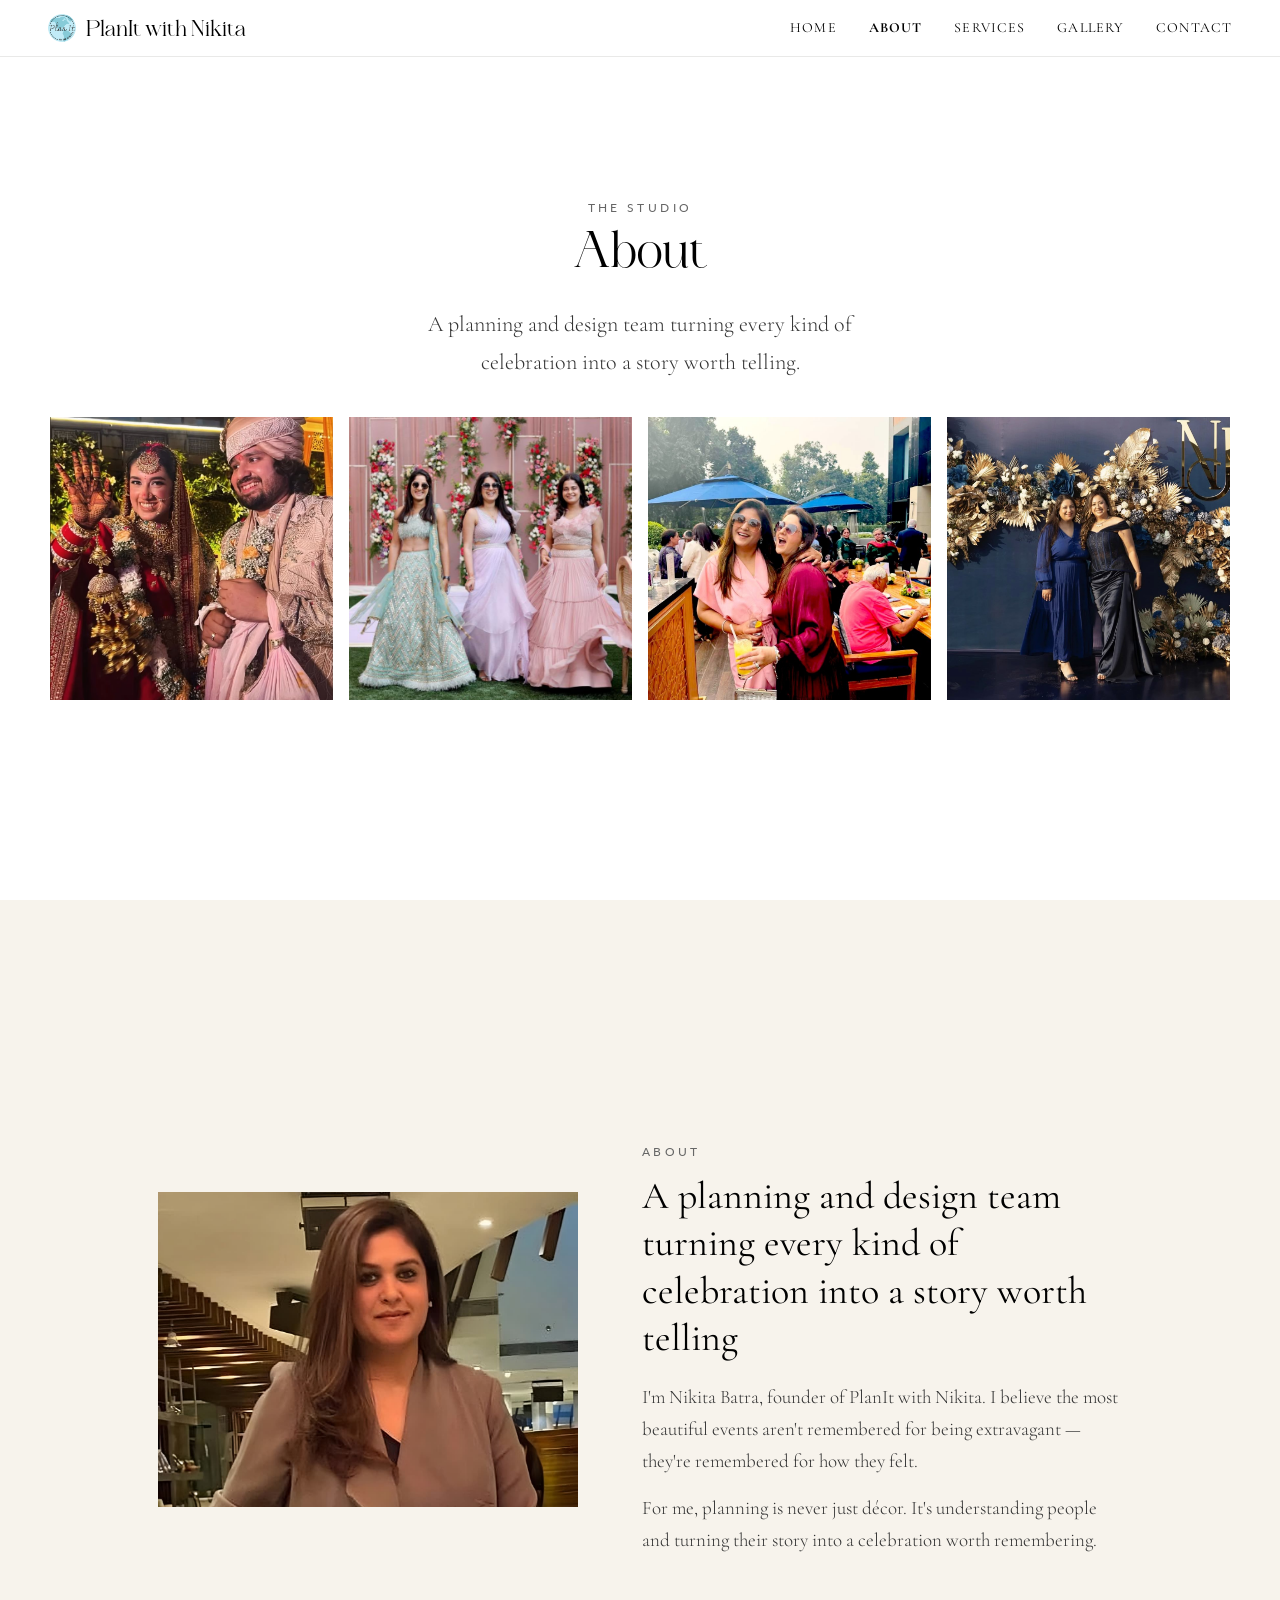
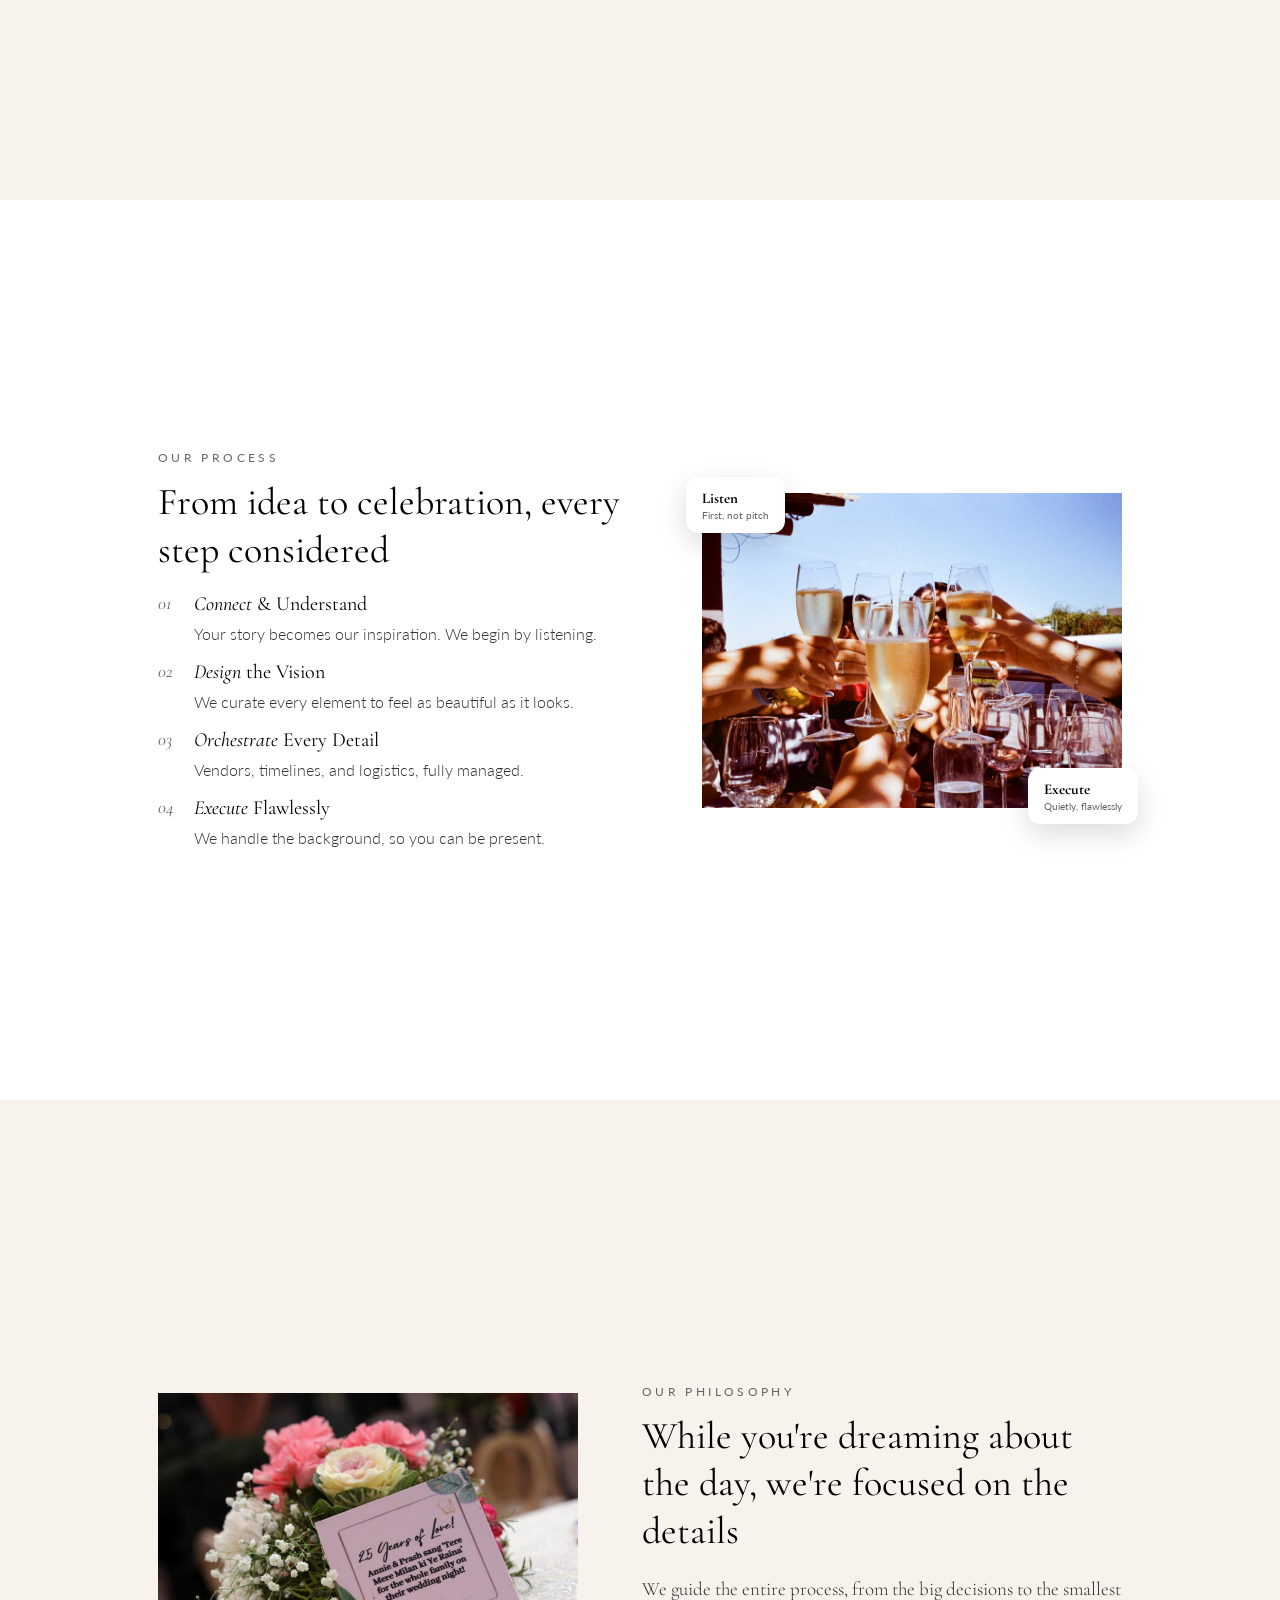
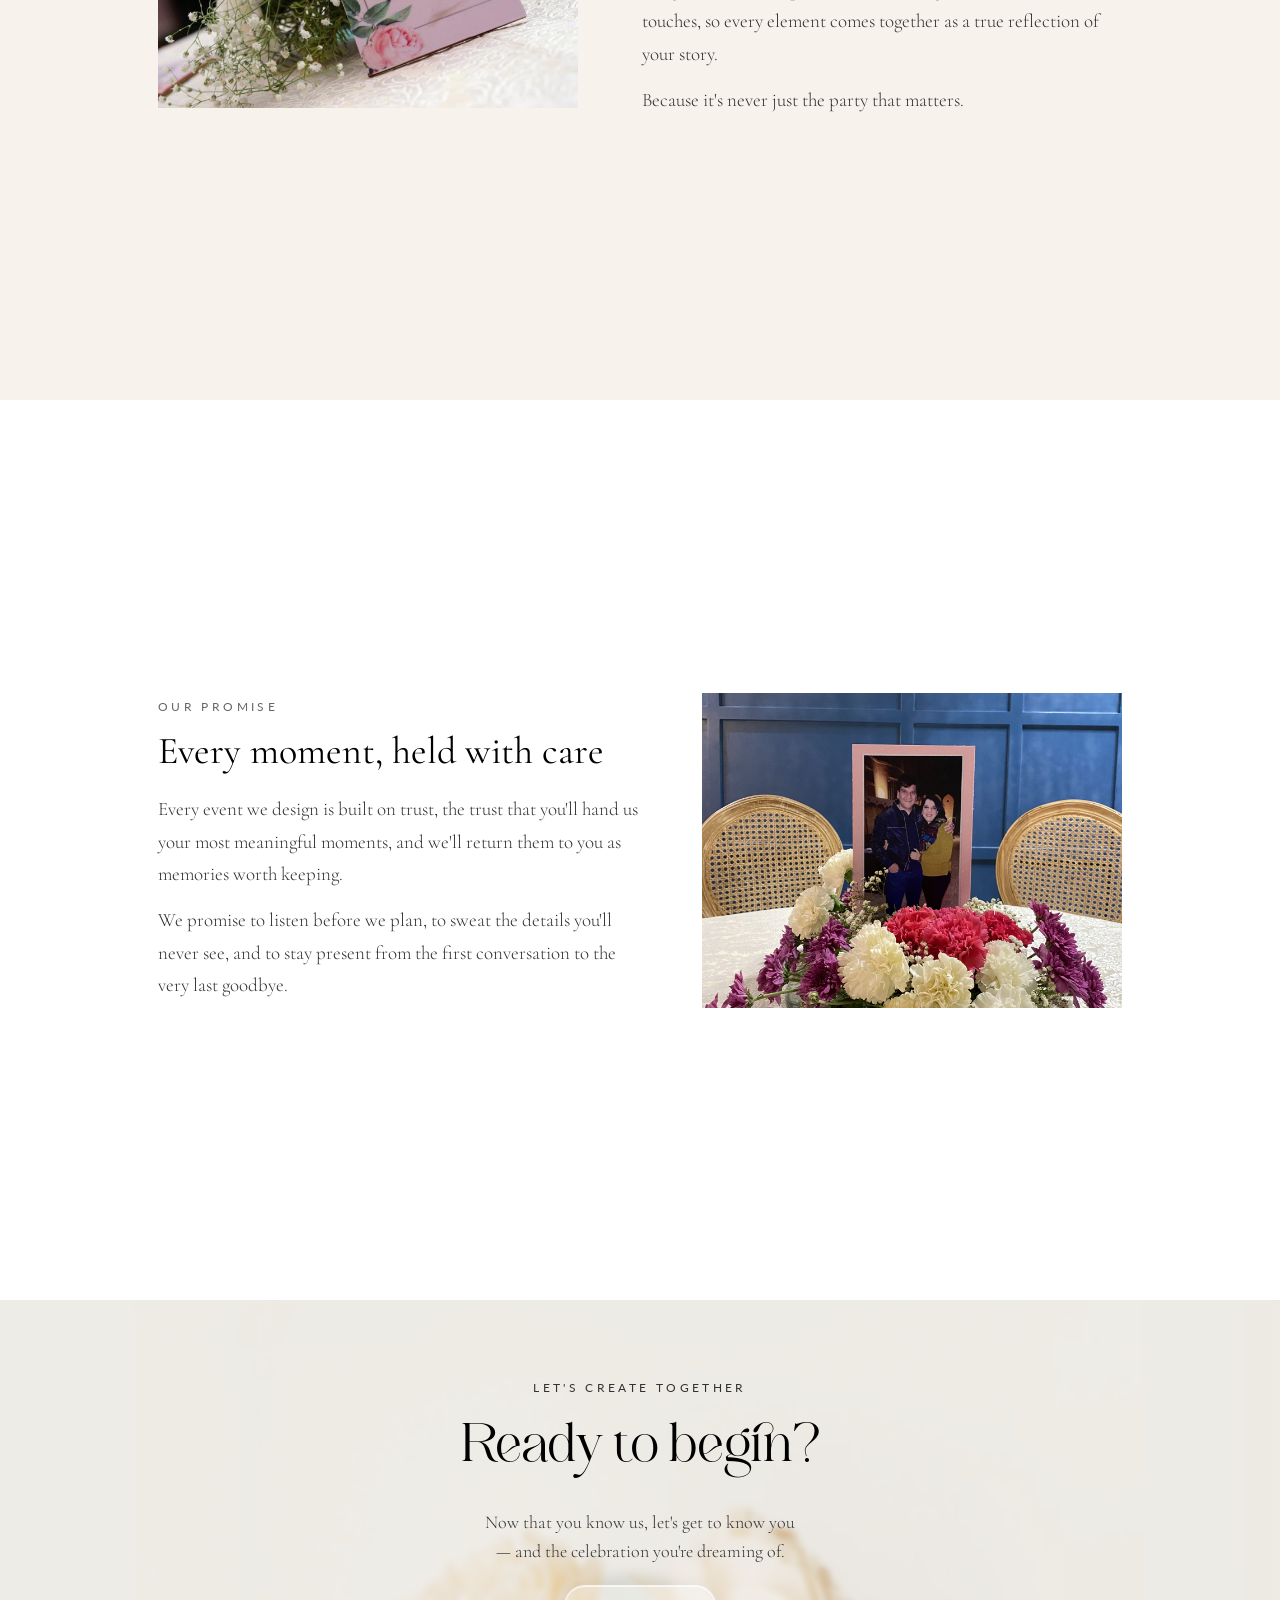
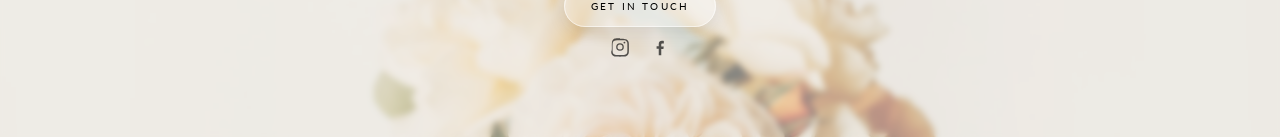
==== commit a274326a: "Optimize images and add consistent lazy loading - Auto-orient (bake in EXIF rotation), cap long edge" ====
--- a/about.html
+++ b/about.html
@@ -173,16 +173,16 @@
     </div>
     <div class="about-strip fu">
       <div class="about-strip-card" data-lb="images/about-intro-image-1.jpg">
-        <img src="images/about-intro-image-1.jpg" alt="Weddings and rituals" draggable="false"/>
+        <img src="images/about-intro-image-1.jpg" alt="Weddings and rituals" draggable="false" loading="lazy"/>
       </div>
       <div class="about-strip-card" data-lb="images/about-intro-image-2.jpg">
-        <img src="images/about-intro-image-2.jpg" alt="Birthdays and milestones" draggable="false"/>
+        <img src="images/about-intro-image-2.jpg" alt="Birthdays and milestones" draggable="false" loading="lazy"/>
       </div>
       <div class="about-strip-card" data-lb="images/about-intro-image-3.jpg">
-        <img src="images/about-intro-image-3.jpg" alt="Social gatherings" draggable="false"/>
+        <img src="images/about-intro-image-3.jpg" alt="Social gatherings" draggable="false" loading="lazy"/>
       </div>
       <div class="about-strip-card" data-lb="images/about-intro-image-4.jpg">
-        <img src="images/about-intro-image-4.jpg" alt="Corporate events" draggable="false"/>
+        <img src="images/about-intro-image-4.jpg" alt="Corporate events" draggable="false" loading="lazy"/>
       </div>
     </div>
   </section>
@@ -192,7 +192,7 @@
     <div class="about-row fu">
       <div class="about-row-img-wrap">
         <div class="img-frame about-row-img" data-lb="images/about-story-image.jpg">
-          <img src="images/about-story-image.jpg" alt="About us" draggable="false"/>
+          <img src="images/about-story-image.jpg" alt="About us" draggable="false" loading="lazy"/>
         </div>
       </div>
       <div class="about-row-text">
@@ -209,7 +209,7 @@
     <div class="about-row reverse fu">
       <div class="about-row-img-wrap about-process-visual">
         <div class="img-frame about-row-img" data-lb="images/about-process-image.jpg">
-          <img src="images/about-process-image.jpg" alt="Our process" draggable="false"/>
+          <img src="images/about-process-image.jpg" alt="Our process" draggable="false" loading="lazy"/>
         </div>
         <div class="about-process-float-chip a">
           <strong>Listen</strong>
@@ -262,7 +262,7 @@
     <div class="about-row fu">
       <div class="about-row-img-wrap">
         <div class="img-frame about-row-img" data-lb="images/about-philosophy-image.jpg">
-          <img src="images/about-philosophy-image.jpg" alt="Our philosophy" draggable="false"/>
+          <img src="images/about-philosophy-image.jpg" alt="Our philosophy" draggable="false" loading="lazy"/>
         </div>
       </div>
       <div class="about-row-text">
@@ -279,7 +279,7 @@
     <div class="about-row reverse fu">
       <div class="about-row-img-wrap">
         <div class="img-frame about-row-img" data-lb="images/about-promise-image.jpg">
-          <img src="images/about-promise-image.jpg" alt="Our promise" draggable="false"/>
+          <img src="images/about-promise-image.jpg" alt="Our promise" draggable="false" loading="lazy"/>
         </div>
       </div>
       <div class="about-row-text">
